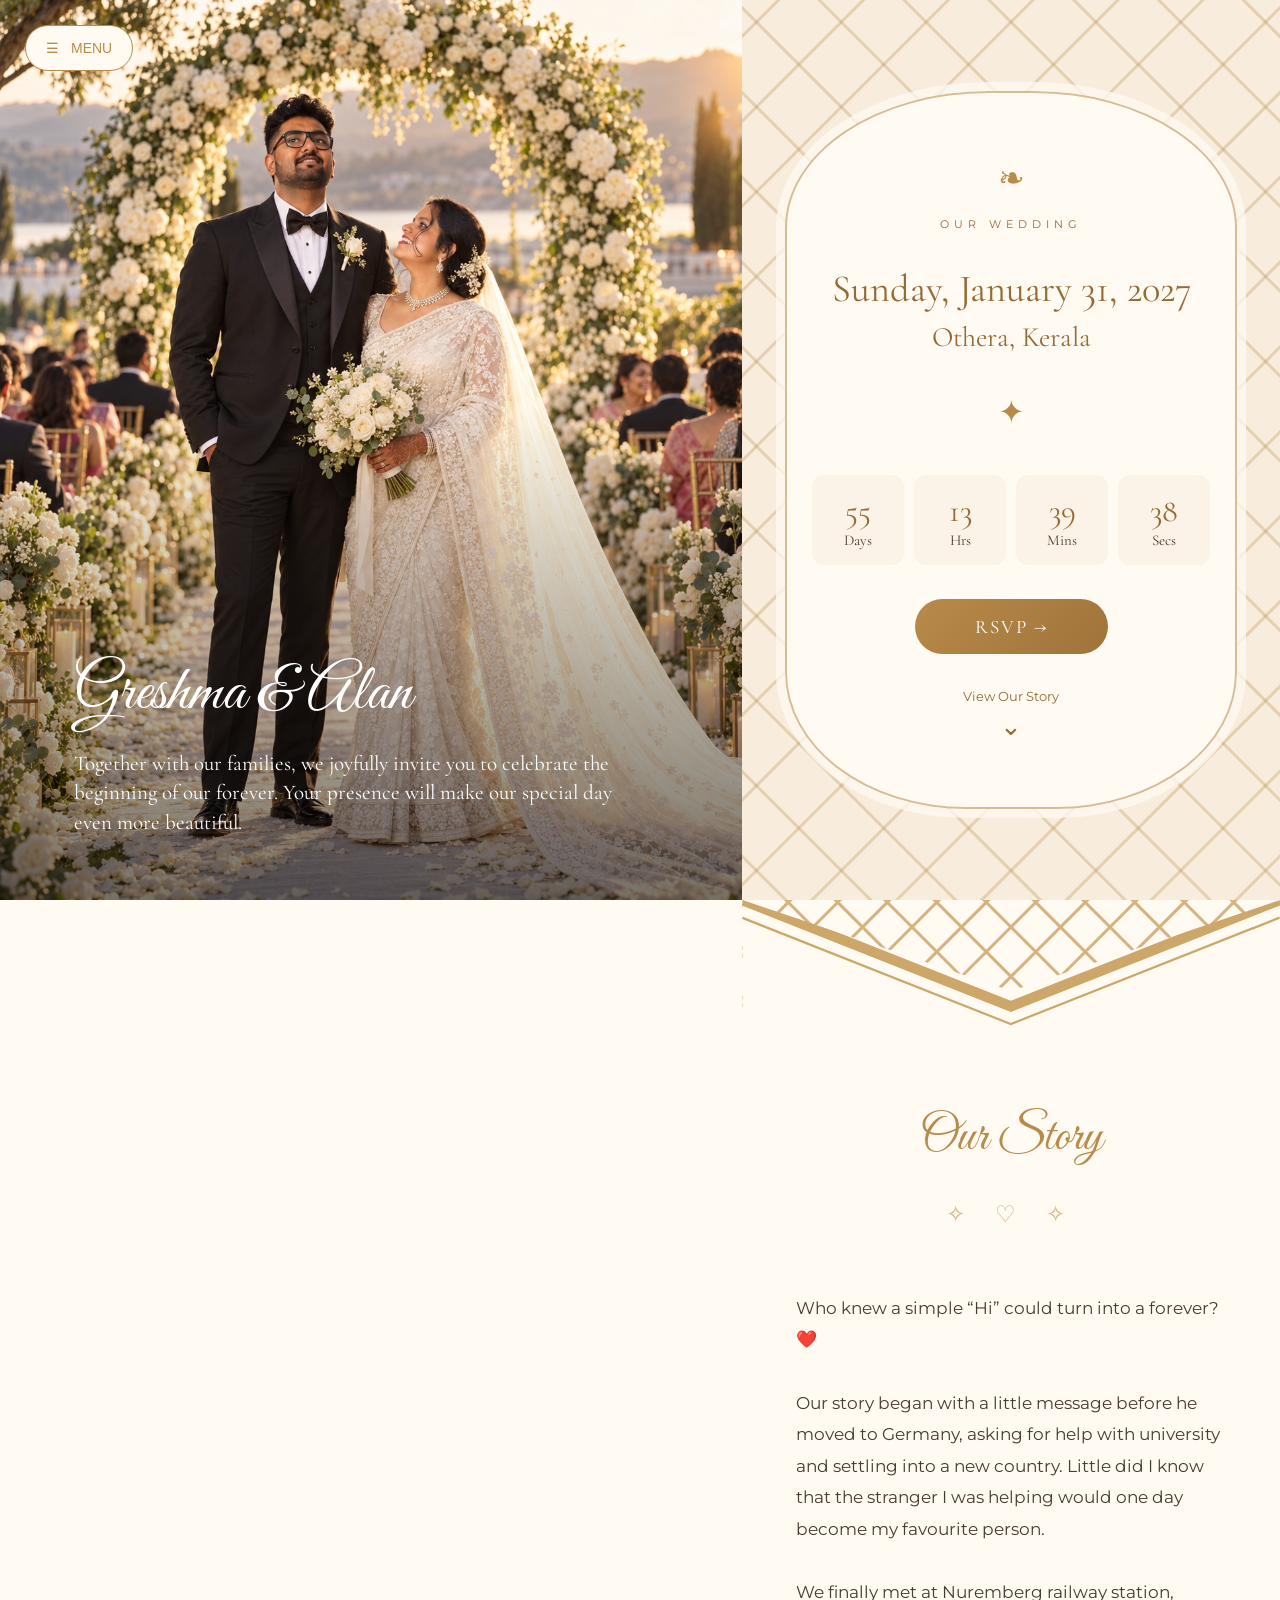
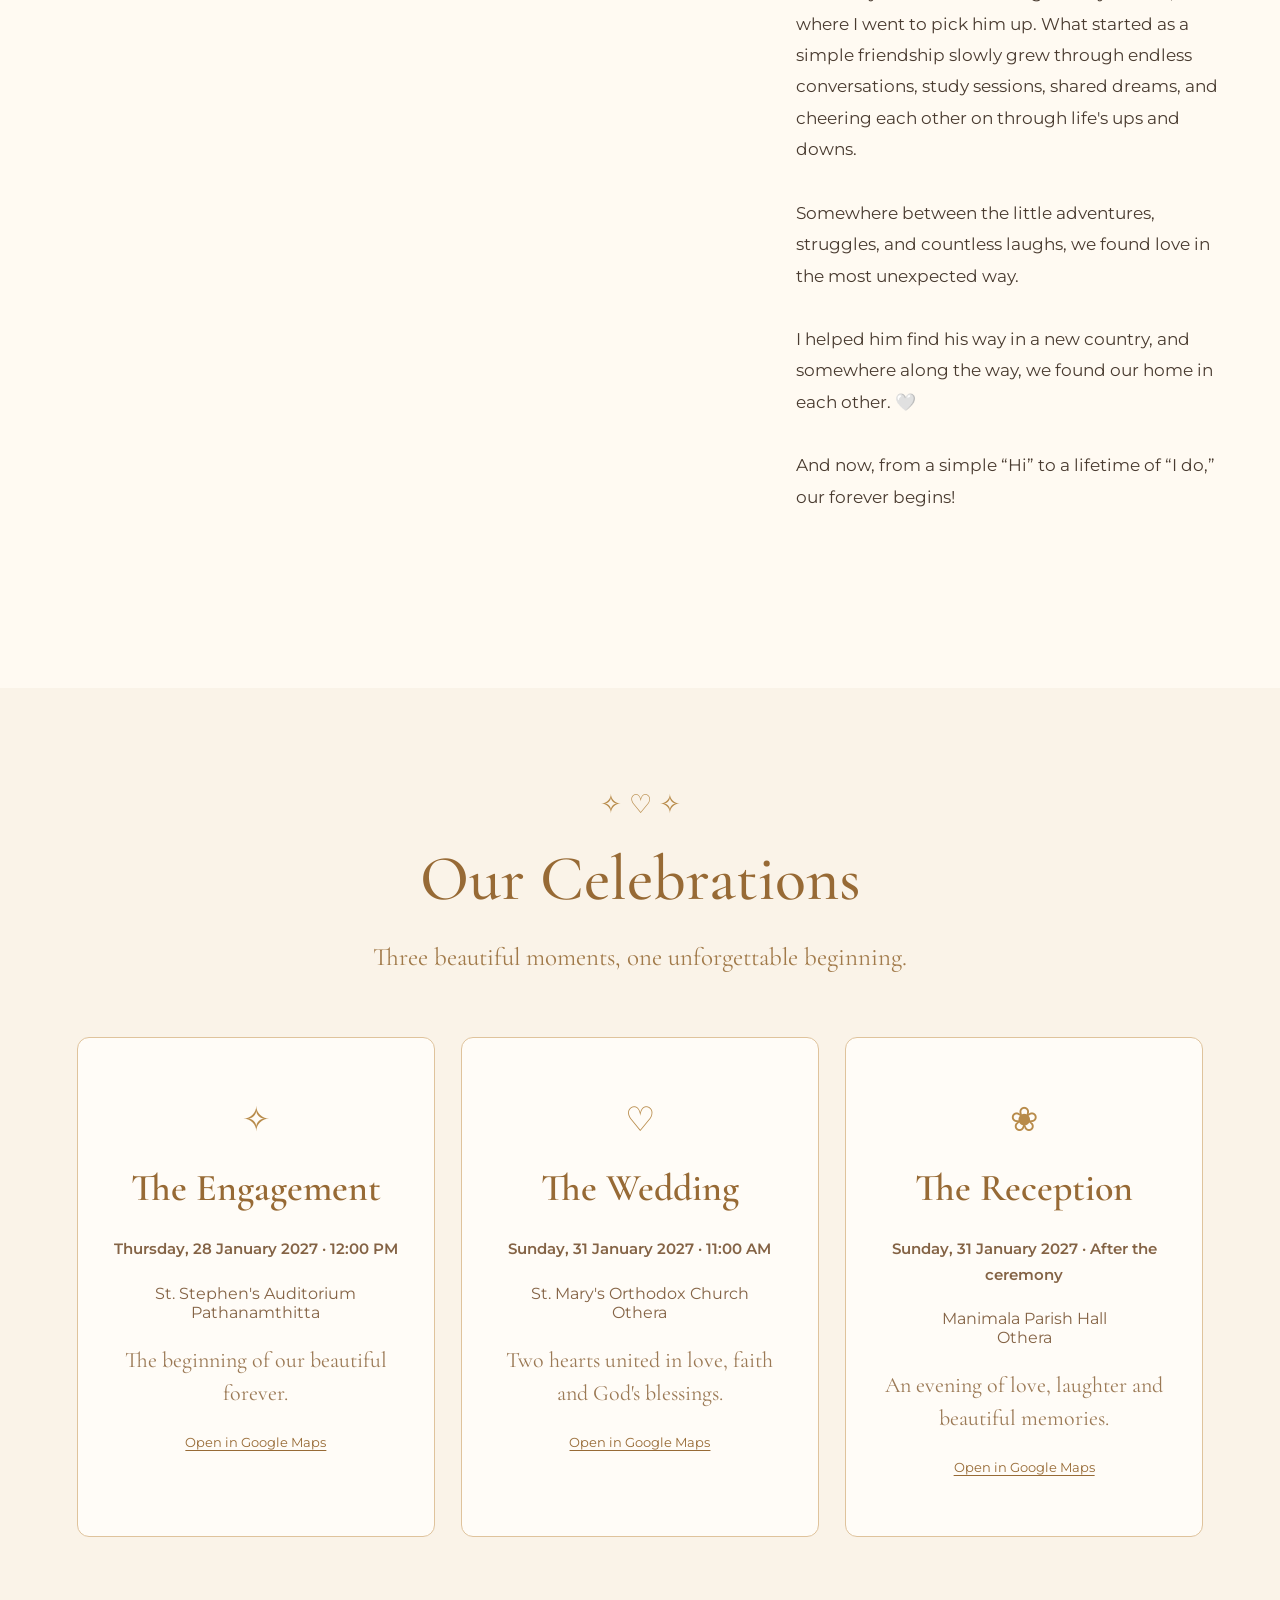
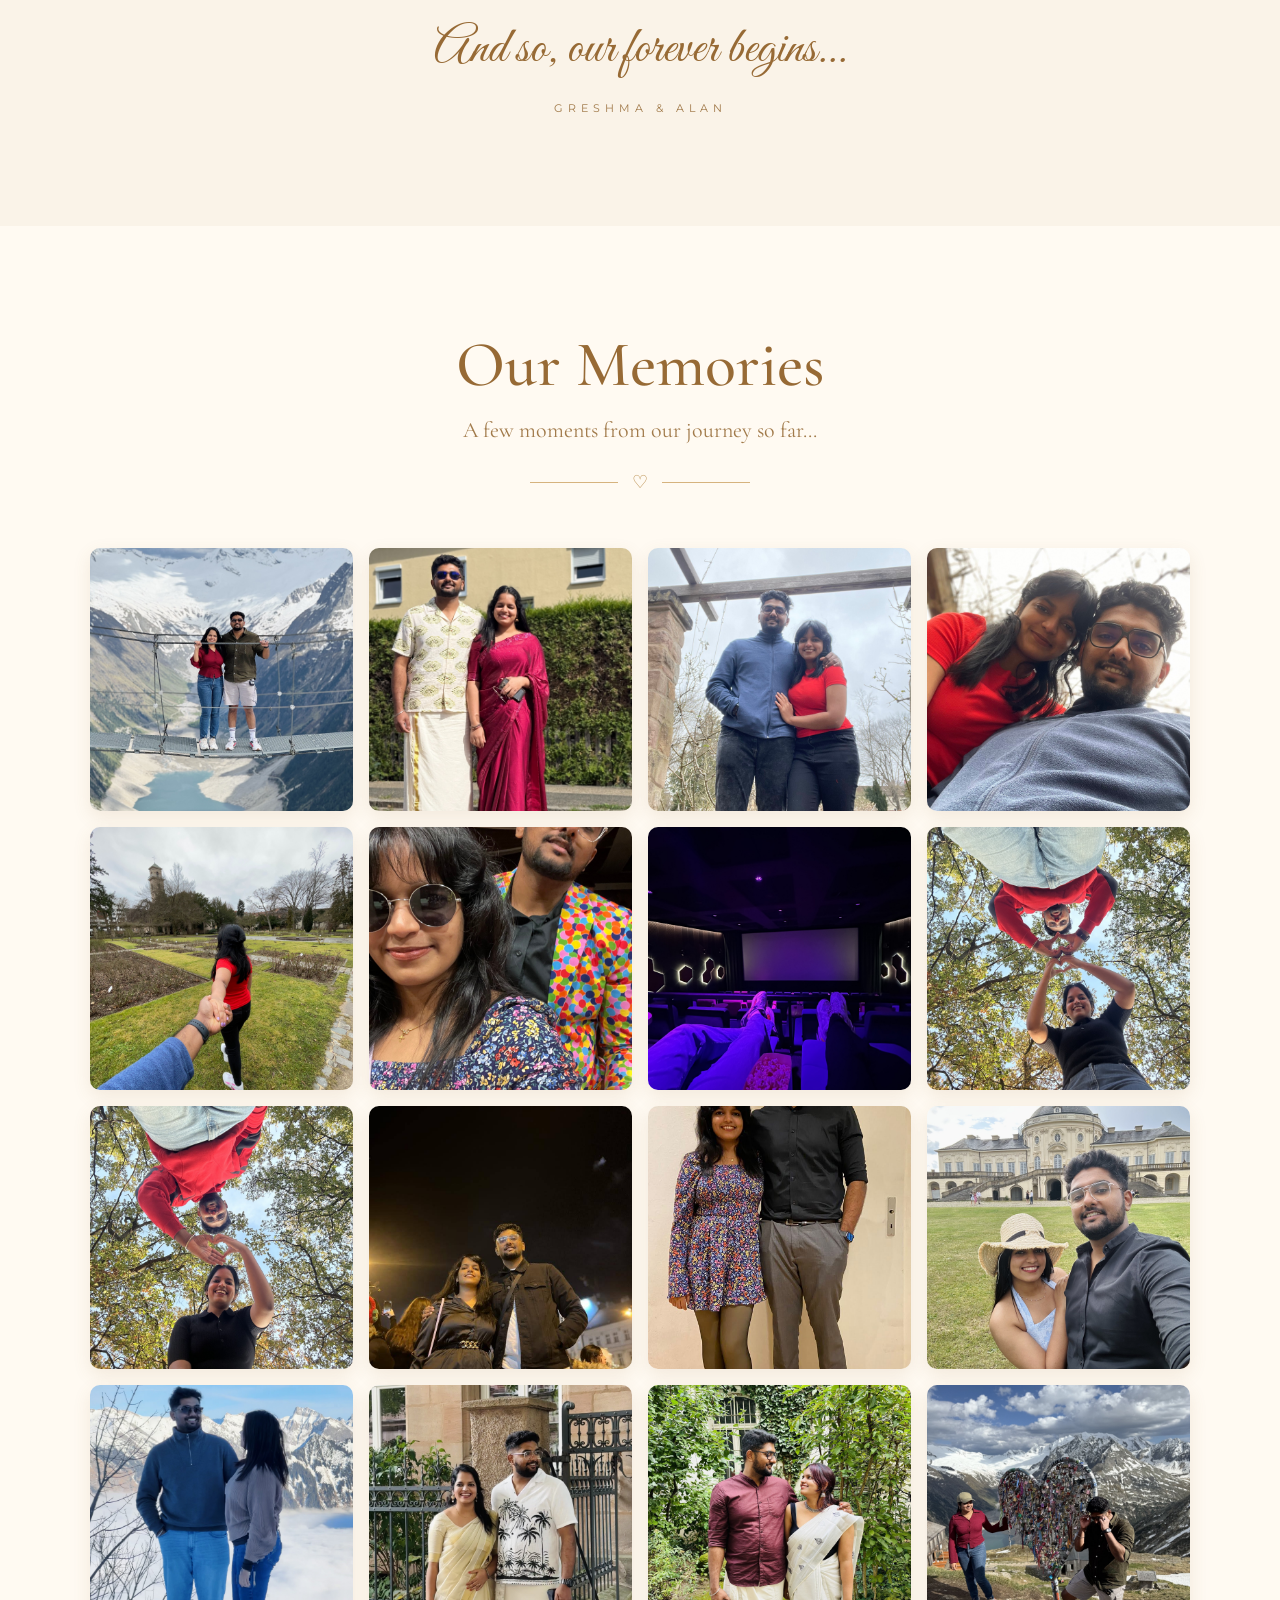
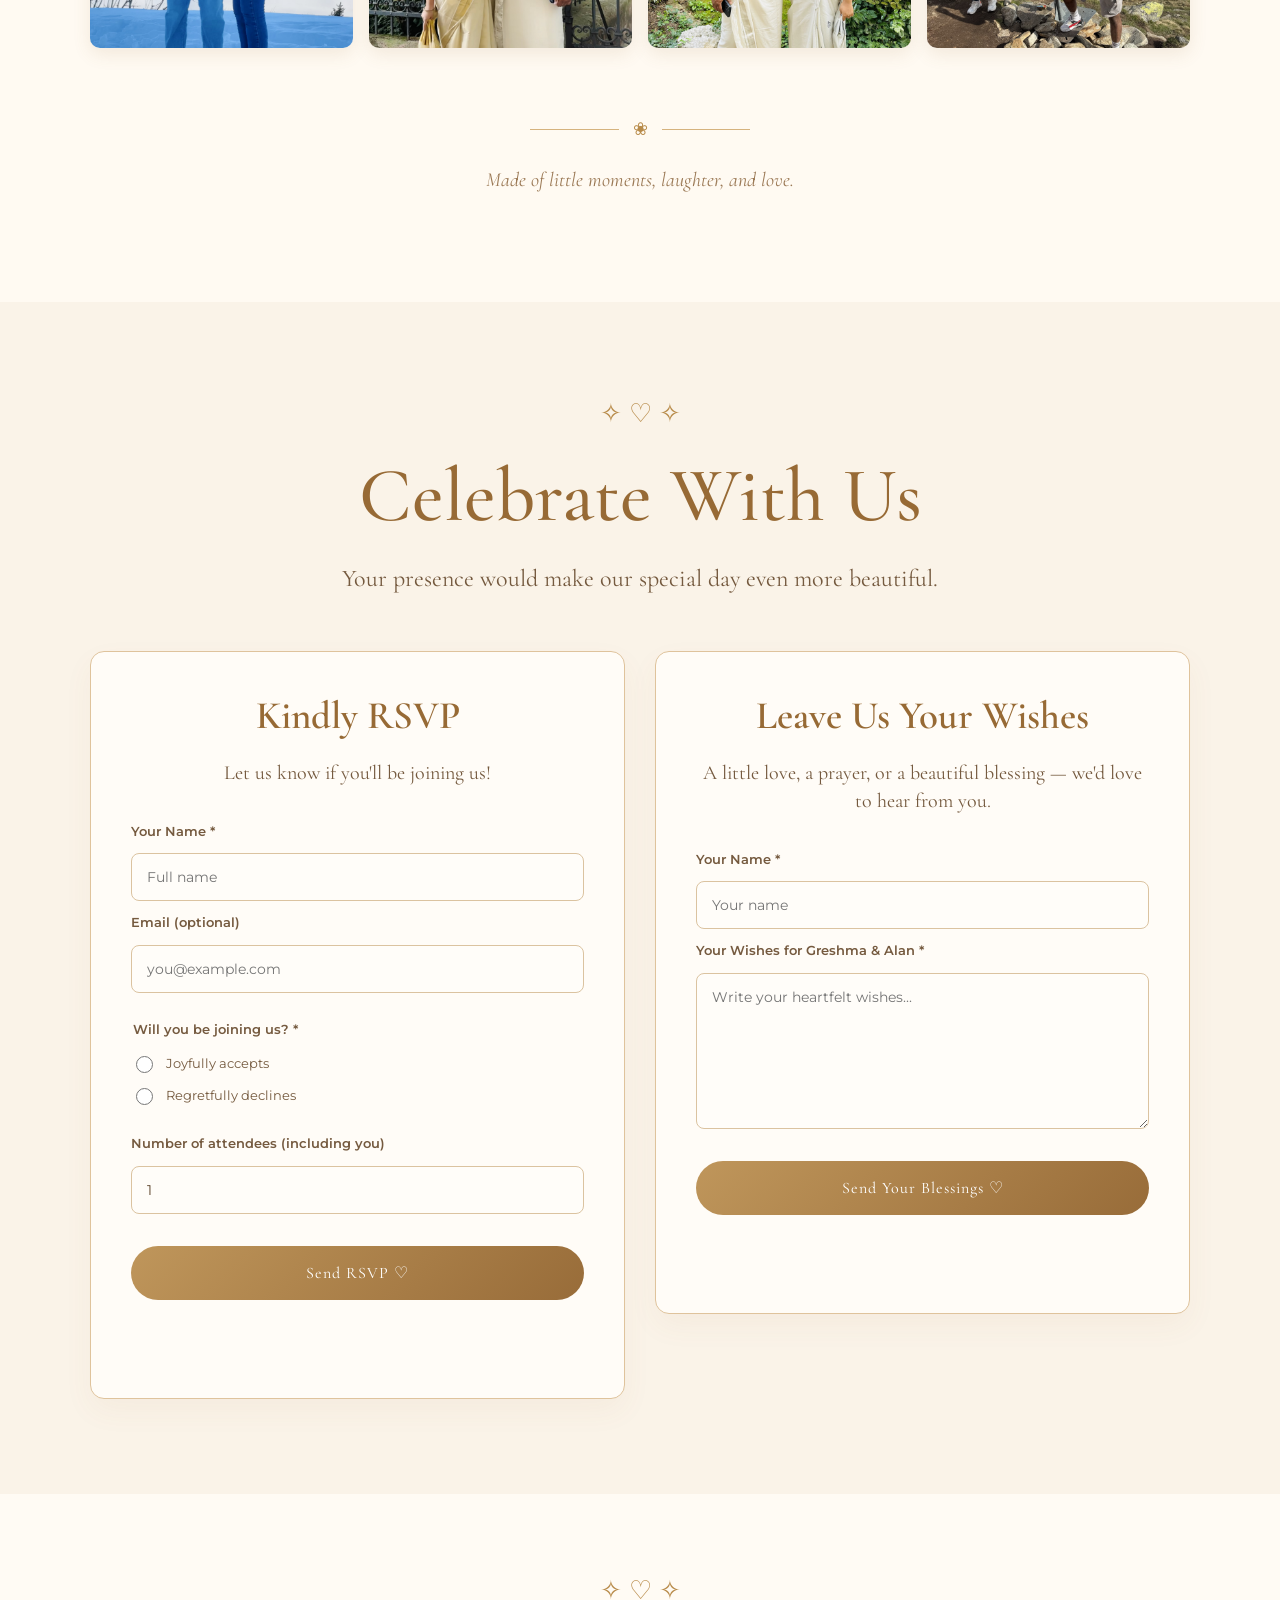
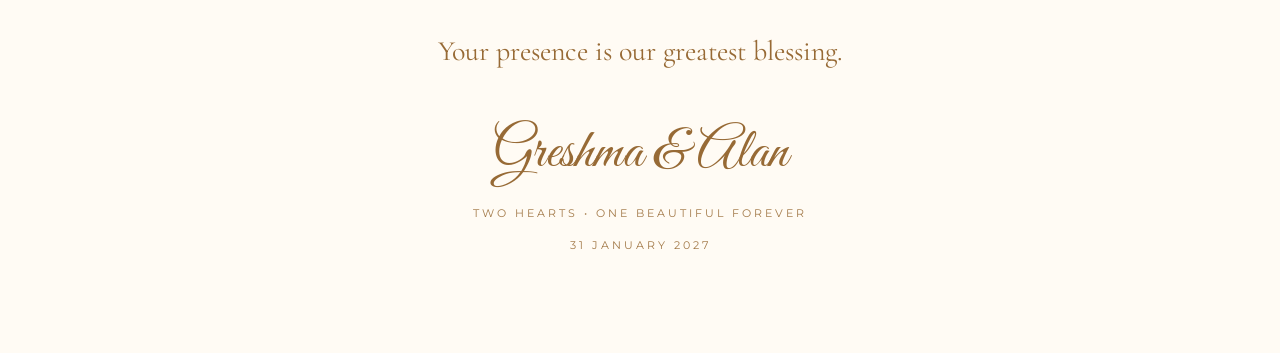
==== index.html @ d1db41be "Add working RSVP and Wishes forms via Formspree Replaces the "coming soon" RSVP placeholder with two" ====
<!DOCTYPE html>
<html lang="en">
<head>
  <meta charset="UTF-8" />
  <meta name="viewport" content="width=device-width, initial-scale=1.0" />

  <title>Greshma & Alan | Our Wedding</title>

  <link rel="preconnect" href="https://fonts.googleapis.com" />
  <link rel="preconnect" href="https://fonts.gstatic.com" crossorigin />

  <link href="https://fonts.googleapis.com/css2?family=Great+Vibes&family=Montserrat:wght@400;500;600&family=Cormorant+Garamond:wght@400;500;600;700&display=swap" rel="stylesheet" />

  <link rel="stylesheet" href="style.css" />
</head>

<body>

  <button class="menu-button"
          id="menuButton"
          aria-label="Open navigation"
          aria-expanded="false"
          aria-controls="navigation">
    ☰ <span>MENU</span>
  </button>

  <nav id="navigation" class="navigation" aria-label="Main navigation">
    <a href="#home">Home</a>
    <a href="#wedding">Our Wedding</a>
    <a href="#story">Our Story</a>
    <a href="#celebrations">Celebrations</a>
    <a href="#memories">Memories</a>
    <a href="#rsvp">RSVP</a>
    <a href="#wishes">Send Wishes</a>
  </nav>

  <main>

    <!-- PART 1: STICKY SPLIT-SCREEN (photo + wedding + our story) -->

    <div class="wedding-layout">

      <!-- LEFT PHOTO: STAYS VISIBLE, CROSSFADES ON SCROLL -->

      <aside class="photo-panel" id="home">

        <div class="photo-layer photo-layer-1"></div>
        <div class="photo-layer photo-layer-2"></div>

        <div class="photo-overlay"></div>

        <div class="photo-caption">
          <h1>Greshma & Alan</h1>

          <p>
            Together with our families, we joyfully
            invite you to celebrate the beginning
            of our forever. Your presence will make
            our special day even more beautiful.
          </p>
        </div>

      </aside>

      <!-- RIGHT: SCROLLING CONTENT -->

      <div class="content-panel">

        <!-- WEDDING INVITATION -->

        <section class="wedding-section" id="wedding">

          <div class="invitation">

            <div class="ornament">❧</div>

            <div class="eyebrow">Our Wedding</div>

            <h2 class="wedding-date">
              Sunday, January 31, 2027
            </h2>

            <p class="location">
              Othera, Kerala
            </p>

            <div class="ornament">✦</div>

            <!-- LIVE COUNTDOWN -->

            <div class="countdown" id="countdown">

              <div class="time-box">
                <strong id="days">0</strong>
                <span>Days</span>
              </div>

              <div class="time-box">
                <strong id="hours">0</strong>
                <span>Hrs</span>
              </div>

              <div class="time-box">
                <strong id="minutes">0</strong>
                <span>Mins</span>
              </div>

              <div class="time-box">
                <strong id="seconds">0</strong>
                <span>Secs</span>
              </div>

            </div>

            <a href="#rsvp" class="rsvp-button">
              RSVP →
            </a>

            <a href="#story" class="view-details">
              View Our Story
              <span class="down-arrow">⌄</span>
            </a>

          </div>

        </section>

        <!-- GOLD DECORATION -->

        <div class="gold-decoration">
          <svg
            viewBox="0 0 600 110"
            preserveAspectRatio="none"
            aria-hidden="true"
          >
            <path d="M0 0 L300 90 L600 0"
                  fill="none"
                  stroke="#CDA66A"
                  stroke-width="9"/>
            <path d="M0 15 L300 105 L600 15"
                  fill="none"
                  stroke="#CDA66A"
                  stroke-width="2"/>
          </svg>
        </div>

        <!-- OUR STORY -->

        <section class="story-section" id="story">

          <h2 class="script-heading">
            Our Story
          </h2>

          <div class="floral-divider">
            ✧ ♡ ✧
          </div>

          <div class="story-introduction">

            <p>
              Who knew a simple “Hi” could turn into a forever? ❤️
            </p>

            <p>
              Our story began with a little message before he moved to Germany, asking for help with university and settling into a new country. Little did I know that the stranger I was helping would one day become my favourite person.
            </p>

            <p>
              We finally met at Nuremberg railway station, where I went to pick him up. What started as a simple friendship slowly grew through endless conversations, study sessions, shared dreams, and cheering each other on through life's ups and downs.
            </p>

            <p>
              Somewhere between the little adventures, struggles, and countless laughs, we found love in the most unexpected way.
            </p>

            <p>
              I helped him find his way in a new country, and somewhere along the way, we found our home in each other. 🤍
            </p>

            <p>
              And now, from a simple “Hi” to a lifetime of “I do,” our forever begins!
            </p>

          </div>

        </section>

      </div>
    </div>

    <!-- PART 2: FULL-WIDTH CELEBRATIONS (sticky photo ends here) -->

    <section class="full-celebrations" id="celebrations">

      <div class="celebration-heading">
        <span class="ornament">✧ ♡ ✧</span>
        <h2>Our Celebrations</h2>
        <p>
          Three beautiful moments,
          one unforgettable beginning.
        </p>
      </div>

      <div class="celebration-grid">

        <!-- ENGAGEMENT -->
        <article class="celebration-card">
          <div class="card-icon">✧</div>
          <h3>The Engagement</h3>

          <p class="event-date">
            Thursday, 28 January 2027 &middot; 12:00 PM
          </p>

          <p class="event-location">
            St. Stephen's Auditorium<br>Pathanamthitta
          </p>

          <p class="event-description">
            The beginning of our beautiful forever.
          </p>

          <a class="map-link" href="https://maps.app.goo.gl/2SaUJoRHnnTHLdFL6" target="_blank" rel="noopener">Open in Google Maps</a>
        </article>

        <!-- WEDDING -->
        <article class="celebration-card">
          <div class="card-icon">♡</div>
          <h3>The Wedding</h3>

          <p class="event-date">
            Sunday, 31 January 2027 &middot; 11:00 AM
          </p>

          <p class="event-location">
            St. Mary's Orthodox Church<br>Othera
          </p>

          <p class="event-description">
            Two hearts united in love,
            faith and God's blessings.
          </p>

          <a class="map-link" href="https://maps.app.goo.gl/ai9FRY2eAxtEv1Fb6" target="_blank" rel="noopener">Open in Google Maps</a>
        </article>

        <!-- RECEPTION -->
        <article class="celebration-card">
          <div class="card-icon">❀</div>
          <h3>The Reception</h3>

          <p class="event-date">
            Sunday, 31 January 2027 &middot; After the ceremony
          </p>

          <p class="event-location">
            Manimala Parish Hall<br>Othera
          </p>

          <p class="event-description">
            An evening of love, laughter
            and beautiful memories.
          </p>

          <a class="map-link" href="https://maps.app.goo.gl/RdBXwrm5ipWKzWK2A" target="_blank" rel="noopener">Open in Google Maps</a>
        </article>

      </div>

      <div class="celebration-ending">
        <p>And so, our forever begins...</p>
        <span>GRESHMA & ALAN</span>
      </div>

    </section>

    <!-- OUR MEMORIES -->

    <section class="memories-section" id="memories">

      <div class="memories-heading">

        <h2>Our Memories</h2>

        <p>A few moments from our journey so far...</p>

        <div class="memories-divider">
          <span></span>
          <span class="heart">♡</span>
          <span></span>
        </div>

      </div>

      <!-- PHOTO GALLERY -->

      <div class="memories-gallery">

        <button class="memory-photo" type="button" aria-label="View memory 1">
          <img src="images/memory15.jpg" alt="Greshma and Alan together" loading="lazy" />
        </button>

        <button class="memory-photo" type="button" aria-label="View memory 2">
          <img src="images/memory2.jpg" alt="Greshma and Alan together" loading="lazy" />
        </button>

        <button class="memory-photo" type="button" aria-label="View memory 3">
          <img src="images/memory3.jpg" alt="Greshma and Alan together" loading="lazy" />
        </button>

        <button class="memory-photo" type="button" aria-label="View memory 4">
          <img src="images/memory4.jpg" alt="Greshma and Alan together" loading="lazy" />
        </button>

        <button class="memory-photo" type="button" aria-label="View memory 5">
          <img src="images/memory5.jpg" alt="Greshma and Alan together" loading="lazy" />
        </button>

        <button class="memory-photo" type="button" aria-label="View memory 6">
          <img src="images/memory6.jpg" alt="Greshma and Alan together" loading="lazy" />
        </button>

        <button class="memory-photo" type="button" aria-label="View memory 7">
          <img src="images/memory7.jpg" alt="Greshma and Alan together" loading="lazy" />
        </button>

        <button class="memory-photo" type="button" aria-label="View memory 8">
          <img src="images/memory8.jpg" alt="Greshma and Alan together" loading="lazy" />
        </button>

        <button class="memory-photo" type="button" aria-label="View memory 9">
          <img src="images/memory9.jpg" alt="Greshma and Alan together" loading="lazy" />
        </button>

        <button class="memory-photo" type="button" aria-label="View memory 10">
          <img src="images/memory10.jpg" alt="Greshma and Alan together" loading="lazy" />
        </button>

        <button class="memory-photo" type="button" aria-label="View memory 11">
          <img src="images/memory11.jpg" alt="Greshma and Alan together" loading="lazy" />
        </button>

        <button class="memory-photo" type="button" aria-label="View memory 12">
          <img src="images/memory12.jpg" alt="Greshma and Alan together" loading="lazy" />
        </button>

        <button class="memory-photo" type="button" aria-label="View memory 13">
          <img src="images/memory13.jpg" alt="Greshma and Alan together" loading="lazy" />
        </button>

        <button class="memory-photo" type="button" aria-label="View memory 14">
          <img src="images/memory14.jpg" alt="Greshma and Alan together" loading="lazy" />
        </button>

        <button class="memory-photo" type="button" aria-label="View memory 15">
          <img src="images/memory1.jpg" alt="Greshma and Alan together" loading="lazy" />
        </button>

        <button class="memory-photo" type="button" aria-label="View memory 16">
          <img src="images/memory16.jpg" alt="Greshma and Alan together" loading="lazy" />
        </button>

      </div>

      <!-- ROMANTIC CLOSING -->

      <div class="memories-footer">

        <div class="memories-divider">
          <span></span>
          <span class="flower">❀</span>
          <span></span>
        </div>

        <p>
          Made of little moments, laughter, and love.
        </p>

      </div>

    </section>

    <!-- IMAGE LIGHTBOX -->

    <div class="memory-lightbox"
         id="memoryLightbox"
         role="dialog"
         aria-modal="true"
         aria-label="Photo preview"
         aria-hidden="true">

      <button class="lightbox-close" type="button" aria-label="Close photo">
        &times;
      </button>

      <img id="lightboxImage" alt="" />

    </div>

    <!-- RSVP & WISHES -->

    <section class="guest-section" id="rsvp">
      <div class="guest-heading">
        <span class="guest-ornament">✧ ♡ ✧</span>
        <h2>Celebrate With Us</h2>
        <p>
          Your presence would make our special day
          even more beautiful.
        </p>
      </div>

      <div class="guest-forms">

        <!-- RSVP -->
        <div class="guest-card">
          <h3>Kindly RSVP</h3>
          <p class="card-intro">
            Let us know if you'll be joining us!
          </p>

          <form id="rsvpForm">
            <label for="guestName">Your Name *</label>
            <input
              id="guestName"
              name="name"
              type="text"
              placeholder="Full name"
              maxlength="100"
              required
            />

            <label for="guestEmail">
              Email (optional)
            </label>
            <input
              id="guestEmail"
              name="email"
              type="email"
              placeholder="you@example.com"
            />

            <fieldset>
              <legend>Will you be joining us? *</legend>
              <label class="choice">
                <input type="radio"
                       name="attendance"
                       value="Attending"
                       required />
                Joyfully accepts
              </label>

              <label class="choice">
                <input type="radio"
                       name="attendance"
                       value="Declining" />
                Regretfully declines
              </label>
            </fieldset>

            <fieldset id="eventChoices">
              <legend>Which celebration(s)?</legend>

              <label class="choice">
                <input type="checkbox"
                       name="events"
                       value="Engagement" />
                Engagement — 28 January
              </label>

              <label class="choice">
                <input type="checkbox"
                       name="events"
                       value="Wedding" />
                Wedding — 31 January
              </label>

              <label class="choice">
                <input type="checkbox"
                       name="events"
                       value="Reception" />
                Reception — 31 January
              </label>
            </fieldset>

            <div id="guestCountContainer">
              <label for="guestCount">
                Number of attendees (including you)
              </label>
              <input
                id="guestCount"
                name="guest_count"
                type="number"
                min="1"
                max="20"
                value="1"
              />
            </div>

            <button type="submit" class="gold-button">
              Send RSVP ♡
            </button>

            <p id="rsvpStatus"
               class="form-status"
               role="status"
               aria-live="polite"></p>
          </form>
        </div>

        <!-- WISHES -->
        <div class="guest-card" id="wishes">
          <h3>Leave Us Your Wishes</h3>
          <p class="card-intro">
            A little love, a prayer, or a beautiful
            blessing — we'd love to hear from you.
          </p>

          <form id="wishesForm">
            <label for="wishName">Your Name *</label>
            <input
              id="wishName"
              name="name"
              type="text"
              placeholder="Your name"
              maxlength="100"
              required
            />

            <label for="wishMessage">
              Your Wishes for Greshma & Alan *
            </label>

            <textarea
              id="wishMessage"
              name="message"
              placeholder="Write your heartfelt wishes..."
              maxlength="2000"
              rows="7"
              required
            ></textarea>

            <button type="submit" class="gold-button">
              Send Your Blessings ♡
            </button>

            <p id="wishesStatus"
               class="form-status"
               role="status"
               aria-live="polite"></p>
          </form>
        </div>

      </div>
    </section>

    <!-- FOOTER -->

    <footer class="wedding-footer">
      <div class="guest-ornament">✧ ♡ ✧</div>

      <p class="closing-message">
        Your presence is our greatest blessing.
      </p>

      <h2>Greshma & Alan</h2>

      <p class="footer-tagline">
        TWO HEARTS • ONE BEAUTIFUL FOREVER
      </p>

      <p class="footer-date">31 JANUARY 2027</p>
    </footer>

  </main>

  <script src="script.js"></script>

</body>
</html>
---- style.css ----
:root {
  --ivory: #fffaf2;
  --gold: #b88b4a;
  --dark-gold: #976a35;
  --soft-gold: #d6b37e;
  --text: #493b30;
}

* {
  box-sizing: border-box;
}

html {
  scroll-behavior: smooth;
}

body {
  margin: 0;
  background: var(--ivory);
  color: var(--text);
  font-family: "Montserrat", sans-serif;
}

/* MAIN TWO-COLUMN LAYOUT */

.wedding-layout {
  display: grid;
  grid-template-columns: 58% 42%;
  align-items: stretch;
}

/* LEFT PHOTO PANEL (sticky, crossfades between two photos) */

.photo-panel {
  position: sticky;
  top: 0;
  height: 100vh;
  height: 100svh;
  overflow: hidden;
}

.photo-layer {
  position: absolute;
  inset: 0;
  background-size: cover;
  background-position: center;
  transition: opacity 1.6s ease;
}

.photo-layer-1 {
  background-image: url("images/A4639B51-C697-4DE7-91DC-55721DA076B6.PNG");
  opacity: 1;
  z-index: 0;
}

.photo-layer-2 {
  background-image: url("images/golden-hour-old-town-selfie.png");
  opacity: 0;
  z-index: 1;
}

.photo-panel.show-second .photo-layer-2 {
  opacity: 1;
}

.photo-overlay {
  position: absolute;
  inset: 0;
  z-index: 2;
  background: linear-gradient(
    to bottom,
    transparent 45%,
    rgba(0,0,0,0.54) 100%
  );
}

.photo-caption {
  position: absolute;
  bottom: 7%;
  left: 10%;
  right: 8%;
  color: white;
  z-index: 3;
}

.photo-caption h1 {
  font-family: "Great Vibes", cursive;
  font-size: clamp(45px, 5vw, 78px);
  font-weight: 400;
  margin: 0 0 15px;
}

.photo-caption p {
  font-family: "Cormorant Garamond", serif;
  font-size: 21px;
  line-height: 1.4;
  max-width: 580px;
  margin: 0;
}

/* MENU */

.menu-button {
  position: fixed;
  top: 25px;
  left: 25px;
  z-index: 20;

  display: flex;
  gap: 12px;
  align-items: center;

  padding: 14px 20px;
  background: var(--ivory);
  border: 1px solid var(--gold);
  border-radius: 30px;

  font-size: 14px;
  color: var(--gold);
  cursor: pointer;
}

.navigation {
  position: fixed;
  top: 85px;
  left: 25px;
  z-index: 20;

  display: none;
  flex-direction: column;
  gap: 18px;

  min-width: 180px;
  padding: 22px;
  background: var(--ivory);
  border: 1px solid var(--soft-gold);
  border-radius: 12px;
  box-shadow: 0 12px 35px #00000025;
}

.navigation.open {
  display: flex;
}

.navigation a {
  color: var(--gold);
  text-decoration: none;
  font-size: 14px;
}

/* RIGHT CONTENT PANEL */

.content-panel {
  min-width: 0;
  background: var(--ivory);
  color: var(--text);
}

/* WEDDING INVITATION SECTION (first scrolling section) */

.wedding-section {
  min-height: 100svh;
  display: flex;
  align-items: center;
  justify-content: center;
  padding: 60px 8%;

  background-color: #f8eddc;
  background-image:
    repeating-linear-gradient(
      45deg,
      transparent 0 29px,
      rgba(184, 139, 74, 0.3) 30px 32px,
      transparent 33px 60px
    ),
    repeating-linear-gradient(
      -45deg,
      transparent 0 29px,
      rgba(184, 139, 74, 0.3) 30px 32px,
      transparent 33px 60px
    );
}

.invitation {
  background: var(--ivory);
  border: 2px solid rgba(184,139,74,.55);
  outline: 9px solid rgba(255,250,242,.75);
  border-radius: 45% 45% 40% 40% / 19% 19% 19% 19%;
  padding: 65px 25px;
  width: 100%;
  max-width: 460px;
  min-height: 600px;
  display: flex;
  flex-direction: column;
  justify-content: center;
  align-items: center;
  text-align: center;
}

.ornament {
  color: var(--gold);
  font-size: 32px;
  margin-bottom: 20px;
}

.eyebrow {
  text-transform: uppercase;
  letter-spacing: 5px;
  font-size: 11px;
  color: var(--dark-gold);
}

.wedding-date {
  font: clamp(30px, 3vw, 44px)
    "Cormorant Garamond", serif;
  color: var(--dark-gold);
  margin: 35px 0 8px;
  line-height: 1.2;
}

.location {
  font: 28px "Cormorant Garamond", serif;
  color: var(--dark-gold);
  margin: 0 0 38px;
}

/* COUNTDOWN */

.countdown {
  display: flex;
  justify-content: center;
  gap: 10px;
  width: 100%;
  margin: 24px 0 34px;
}

.time-box {
  background: #fbf3e7;
  min-width: 65px;
  flex: 1;
  max-width: 100px;
  padding: 16px 5px;
  border-radius: 12px;
}

.time-box strong {
  display: block;
  font: 32px "Cormorant Garamond", serif;
  color: var(--dark-gold);
}

.time-box span {
  font: 15px "Cormorant Garamond", serif;
}

/* BUTTONS */

.rsvp-button {
  display: inline-block;
  padding: 16px 60px;
  background: linear-gradient(
    135deg,
    #b88b4a,
    #9f733a
  );
  border-radius: 40px;
  color: white;
  text-decoration: none;
  font: 19px "Cormorant Garamond", serif;
  letter-spacing: 2px;
  transition: transform .25s, box-shadow .25s;
}

.rsvp-button:hover {
  transform: translateY(-3px);
  box-shadow: 0 8px 20px #b88b4a44;
}

.view-details {
  color: var(--dark-gold);
  text-decoration: none;
  margin-top: 34px;
  font-size: 13px;
}

.down-arrow {
  font-size: 26px;
  display: block;
  margin-top: 6px;
}

/* GOLD DECORATIVE DIVIDER */

.gold-decoration {
  height: 130px;
  background-color: var(--ivory);

  background-image:
    repeating-linear-gradient(
      45deg,
      transparent 0 16px,
      #d6b37e 17px 19px,
      transparent 20px 35px
    ),
    repeating-linear-gradient(
      -45deg,
      transparent 0 16px,
      #d6b37e 17px 19px,
      transparent 20px 35px
    );

  overflow: hidden;
}

.gold-decoration svg {
  width: 100%;
  height: 100%;
  background: var(--ivory);
  clip-path: polygon(
    0 0,
    50% 70%,
    100% 0,
    100% 100%,
    0 100%
  );
}

/* STORY SECTION */

.story-section {
  padding: 75px 10% 95px;
}

.script-heading {
  font-family: "Great Vibes", cursive;
  font-size: clamp(43px, 4vw, 65px);
  font-weight: 400;
  text-align: center;
  color: var(--gold);
  margin: 0;
}

.floral-divider {
  margin: 30px 0 65px;
  text-align: center;
  font-size: 23px;
  color: var(--soft-gold);
  letter-spacing: 12px;
}

/* INTRO PARAGRAPHS */

.story-introduction {
  margin-bottom: 80px;
}

.story-introduction p {
  font-size: 17px;
  line-height: 1.85;
  font-weight: 400;
  margin-bottom: 32px;
}

/* FULL-WIDTH CELEBRATIONS (Part 2 — outside the sticky grid) */

.full-celebrations {
  position: relative;
  width: 100%;
  padding: 100px 6% 110px;
  background: #faf3e8;
  text-align: center;
  overflow: hidden;
}

.celebration-heading {
  margin-bottom: 65px;
}

.celebration-heading .ornament {
  font-size: 26px;
  color: var(--gold);
}

.celebration-heading h2 {
  font-family: "Cormorant Garamond", serif;
  font-size: clamp(46px, 5vw, 78px);
  font-weight: 500;
  color: var(--dark-gold);
  margin: 20px 0;
}

.celebration-heading p {
  font-family: "Cormorant Garamond", serif;
  font-size: 25px;
  color: #a17a4a;
}

.celebration-grid {
  display: grid;
  grid-template-columns: repeat(3, minmax(0, 1fr));
  gap: 26px;
  max-width: 1250px;
  margin: 0 auto;
}

.celebration-card {
  min-width: 0;
  background: #fffcf7;
  border: 1px solid #dfc39c;
  border-radius: 12px;
  padding: 60px 28px;
  min-height: 400px;
  transition: transform 0.3s ease,
              box-shadow 0.3s ease;
}

.celebration-card:hover {
  transform: translateY(-8px);
  box-shadow: 0 15px 35px rgba(150,105,55,0.12);
}

.card-icon {
  font-size: 34px;
  color: var(--gold);
  margin-bottom: 25px;
}

.celebration-card h3 {
  font-family: "Cormorant Garamond", serif;
  font-size: 38px;
  font-weight: 600;
  color: var(--dark-gold);
  margin: 0 0 25px;
}

.event-date {
  font-weight: 600;
  font-size: 15px;
  color: #846345;
  line-height: 1.7;
  margin: 0;
}

.event-location {
  font-size: 16px;
  color: #846345;
  margin: 22px 0;
}

.event-description {
  font-family: "Cormorant Garamond", serif;
  font-size: 22px;
  line-height: 1.5;
  color: #9b7955;
  margin: 0 0 22px;
}

.map-link {
  display: inline-block;
  font-size: 13px;
  color: var(--dark-gold);
  text-decoration: underline;
  text-underline-offset: 3px;
}

.celebration-ending {
  margin-top: 80px;
}

.celebration-ending p {
  font-family: "Great Vibes", cursive;
  font-size: clamp(38px, 4vw, 60px);
  color: var(--dark-gold);
  margin-bottom: 15px;
}

.celebration-ending span {
  font-size: 11px;
  letter-spacing: 5px;
  color: #a17a4a;
}

/* OUR MEMORIES */

.memories-section {
  padding: 100px 6% 110px;
  text-align: center;
  background: var(--ivory);
}

.memories-heading h2 {
  font-family: "Cormorant Garamond", serif;
  font-size: clamp(46px, 5vw, 70px);
  font-weight: 500;
  color: var(--dark-gold);
  margin: 0 0 14px;
}

.memories-heading p {
  font-family: "Cormorant Garamond", serif;
  font-size: 22px;
  color: #a17a4a;
  margin: 0;
}

.memories-divider {
  display: flex;
  align-items: center;
  justify-content: center;
  gap: 14px;
  max-width: 220px;
  margin: 28px auto;
}

.memories-divider span:not(.heart):not(.flower) {
  flex: 1;
  height: 1px;
  background: var(--soft-gold);
}

.memories-divider .heart,
.memories-divider .flower {
  color: var(--gold);
  font-size: 18px;
}

.memories-gallery {
  display: grid;
  grid-template-columns: repeat(4, 1fr);
  gap: 16px;
  max-width: 1100px;
  margin: 55px auto 0;
}

.memory-photo {
  border: 0;
  padding: 0;
  margin: 0;
  background: none;
  cursor: pointer;
  border-radius: 10px;
  overflow: hidden;
  aspect-ratio: 1 / 1;
  box-shadow: 0 6px 18px rgba(150, 105, 55, 0.12);
  transition: transform 0.3s ease, box-shadow 0.3s ease;
}

.memory-photo:hover,
.memory-photo:focus-visible {
  transform: translateY(-5px);
  box-shadow: 0 14px 28px rgba(150, 105, 55, 0.2);
}

.memory-photo img {
  width: 100%;
  height: 100%;
  object-fit: cover;
  display: block;
}

.memories-footer {
  margin-top: 70px;
}

.memories-footer p {
  font-family: "Cormorant Garamond", serif;
  font-style: italic;
  font-size: 20px;
  color: #9b7955;
  margin: 0;
}

/* LIGHTBOX */

.memory-lightbox {
  position: fixed;
  inset: 0;
  z-index: 100;
  display: none;
  align-items: center;
  justify-content: center;
  padding: 30px;
  background: rgba(25, 17, 10, 0.88);
}

.memory-lightbox.open {
  display: flex;
}

.memory-lightbox img {
  max-width: 100%;
  max-height: 90vh;
  border-radius: 8px;
  box-shadow: 0 20px 60px rgba(0, 0, 0, 0.5);
}

.lightbox-close {
  position: absolute;
  top: 25px;
  right: 30px;
  border: 0;
  background: none;
  color: white;
  font-size: 40px;
  line-height: 1;
  cursor: pointer;
}

/* RSVP AND WISHES */

.guest-section {
  padding: 95px 5%;
  background: #faf3e8;
  color: #755a3f;
}

.guest-heading {
  text-align: center;
  margin-bottom: 55px;
}

.guest-ornament {
  color: var(--gold);
  font-size: 26px;
}

.guest-heading h2 {
  font: 500 clamp(48px, 6vw, 78px)
    "Cormorant Garamond", serif;
  color: var(--dark-gold);
  margin: 20px 0;
}

.guest-heading p {
  font: 24px/1.4 "Cormorant Garamond", serif;
  max-width: 650px;
  margin: auto;
}

.guest-forms {
  display: grid;
  grid-template-columns: repeat(2, minmax(0, 1fr));
  gap: 30px;
  max-width: 1100px;
  margin: auto;
  align-items: start;
}

.guest-card {
  min-width: 0;
  padding: 40px;
  background: #fffcf7;
  border: 1px solid #dfc39c;
  border-radius: 14px;
  box-shadow: 0 12px 30px rgba(151,106,53,.05);
}

.guest-card h3 {
  font: 600 39px "Cormorant Garamond", serif;
  color: var(--dark-gold);
  text-align: center;
  margin: 0 0 12px;
}

.card-intro {
  font: 20px/1.4 "Cormorant Garamond", serif;
  text-align: center;
  margin-bottom: 35px;
}

.guest-card form {
  display: flex;
  flex-direction: column;
  gap: 12px;
}

.guest-card label,
.guest-card legend {
  font-size: 13px;
  font-weight: 600;
  line-height: 1.5;
}

.guest-card input[type="text"],
.guest-card input[type="email"],
.guest-card input[type="number"],
.guest-card textarea {
  width: 100%;
  padding: 14px 15px;
  border: 1px solid #dbc3a0;
  border-radius: 8px;
  background: #fffdf9;
  color: #60472f;
  font: 14px "Montserrat", sans-serif;
}

.guest-card textarea {
  resize: vertical;
  min-height: 150px;
}

.guest-card input:focus,
.guest-card textarea:focus {
  outline: 2px solid #bc925e;
  outline-offset: 2px;
}

.guest-card fieldset {
  border: none;
  padding: 0;
  margin: 15px 0 5px;
  min-width: 0;
}

.guest-card legend {
  margin-bottom: 14px;
}

.guest-card .choice {
  display: flex;
  gap: 10px;
  align-items: center;
  font-weight: 400;
  margin-bottom: 12px;
  cursor: pointer;
}

.guest-card .choice input {
  accent-color: var(--gold);
  width: 17px;
  height: 17px;
  flex-shrink: 0;
}

#guestCountContainer {
  display: flex;
  flex-direction: column;
  gap: 12px;
}

.gold-button {
  margin-top: 20px;
  padding: 17px 22px;
  border: none;
  border-radius: 30px;
  color: white;
  background: linear-gradient(
    135deg, #bf965b, #986c39
  );
  font: 16px "Cormorant Garamond", serif;
  letter-spacing: 1px;
  cursor: pointer;
  transition: transform .25s, box-shadow .25s;
}

.gold-button:hover:not(:disabled) {
  transform: translateY(-2px);
  box-shadow: 0 8px 20px #a67d5140;
}

.gold-button:disabled {
  cursor: wait;
  opacity: .65;
}

.form-status {
  min-height: 20px;
  font-size: 13px;
  text-align: center;
  line-height: 1.5;
}

.form-status.success {
  color: #397148;
}

.form-status.error {
  color: #a33d32;
}

/* FOOTER */

.wedding-footer {
  background: #fffbf4;
  padding: 80px 20px 90px;
  text-align: center;
}

.closing-message {
  font: 28px "Cormorant Garamond", serif;
  color: var(--dark-gold);
  margin: 28px 0 50px;
}

.wedding-footer h2 {
  font: 56px "Great Vibes", cursive;
  font-weight: 400;
  color: var(--dark-gold);
  margin: 0 0 18px;
}

.footer-tagline,
.footer-date {
  font-size: 11px;
  letter-spacing: 3px;
  color: #a37a49;
}

.footer-date {
  margin-top: 18px;
}

/* TABLETS */

@media (max-width: 950px) {
  .wedding-layout {
    grid-template-columns: 50% 50%;
  }

  .story-section {
    padding: 60px 8%;
  }

  .story-introduction p {
    font-size: 15px;
  }

  .celebration-grid {
    gap: 14px;
  }

  .celebration-card {
    padding: 38px 16px;
  }

  .celebration-card h3 {
    font-size: 30px;
  }

  .memories-gallery {
    grid-template-columns: repeat(3, 1fr);
  }
}

/* MOBILE */

@media (max-width: 700px) {
  .wedding-layout {
    display: block;
  }

  .photo-panel {
    position: relative;
    top: auto;
    height: 72svh;
    min-height: 420px;
  }

  .photo-caption {
    left: 7%;
    right: 7%;
    bottom: 7%;
  }

  .photo-caption h1 {
    font-size: 53px;
  }

  .photo-caption p {
    font-size: 18px;
  }

  .menu-button {
    left: 15px;
    top: 15px;
  }

  .navigation {
    left: 15px;
    top: 74px;
  }

  .wedding-section {
    min-height: auto;
    padding: 60px 6%;
  }

  .invitation {
    padding: 50px 20px;
    min-height: auto;
  }

  .story-section {
    padding: 65px 8% 85px;
  }

  .story-introduction p {
    font-size: 16px;
    line-height: 1.8;
  }

  .gold-decoration {
    height: 85px;
  }

  .full-celebrations {
    padding: 70px 7%;
  }

  .celebration-grid {
    grid-template-columns: 1fr;
    max-width: 420px;
    gap: 22px;
    margin: 0 auto;
  }

  .celebration-card {
    min-height: auto;
    padding: 40px 25px;
  }

  .celebration-ending {
    margin-top: 60px;
  }

  .memories-section {
    padding: 70px 6% 90px;
  }

  .memories-gallery {
    grid-template-columns: repeat(2, 1fr);
    gap: 10px;
    margin-top: 40px;
  }

  .lightbox-close {
    top: 15px;
    right: 20px;
    font-size: 34px;
  }

  .guest-section {
    padding: 65px 5%;
  }

  .guest-forms {
    grid-template-columns: 1fr;
    gap: 25px;
  }

  .guest-card {
    padding: 30px 22px;
  }

  .guest-card h3 {
    font-size: 35px;
  }

  .wedding-footer h2 {
    font-size: 48px;
  }
}
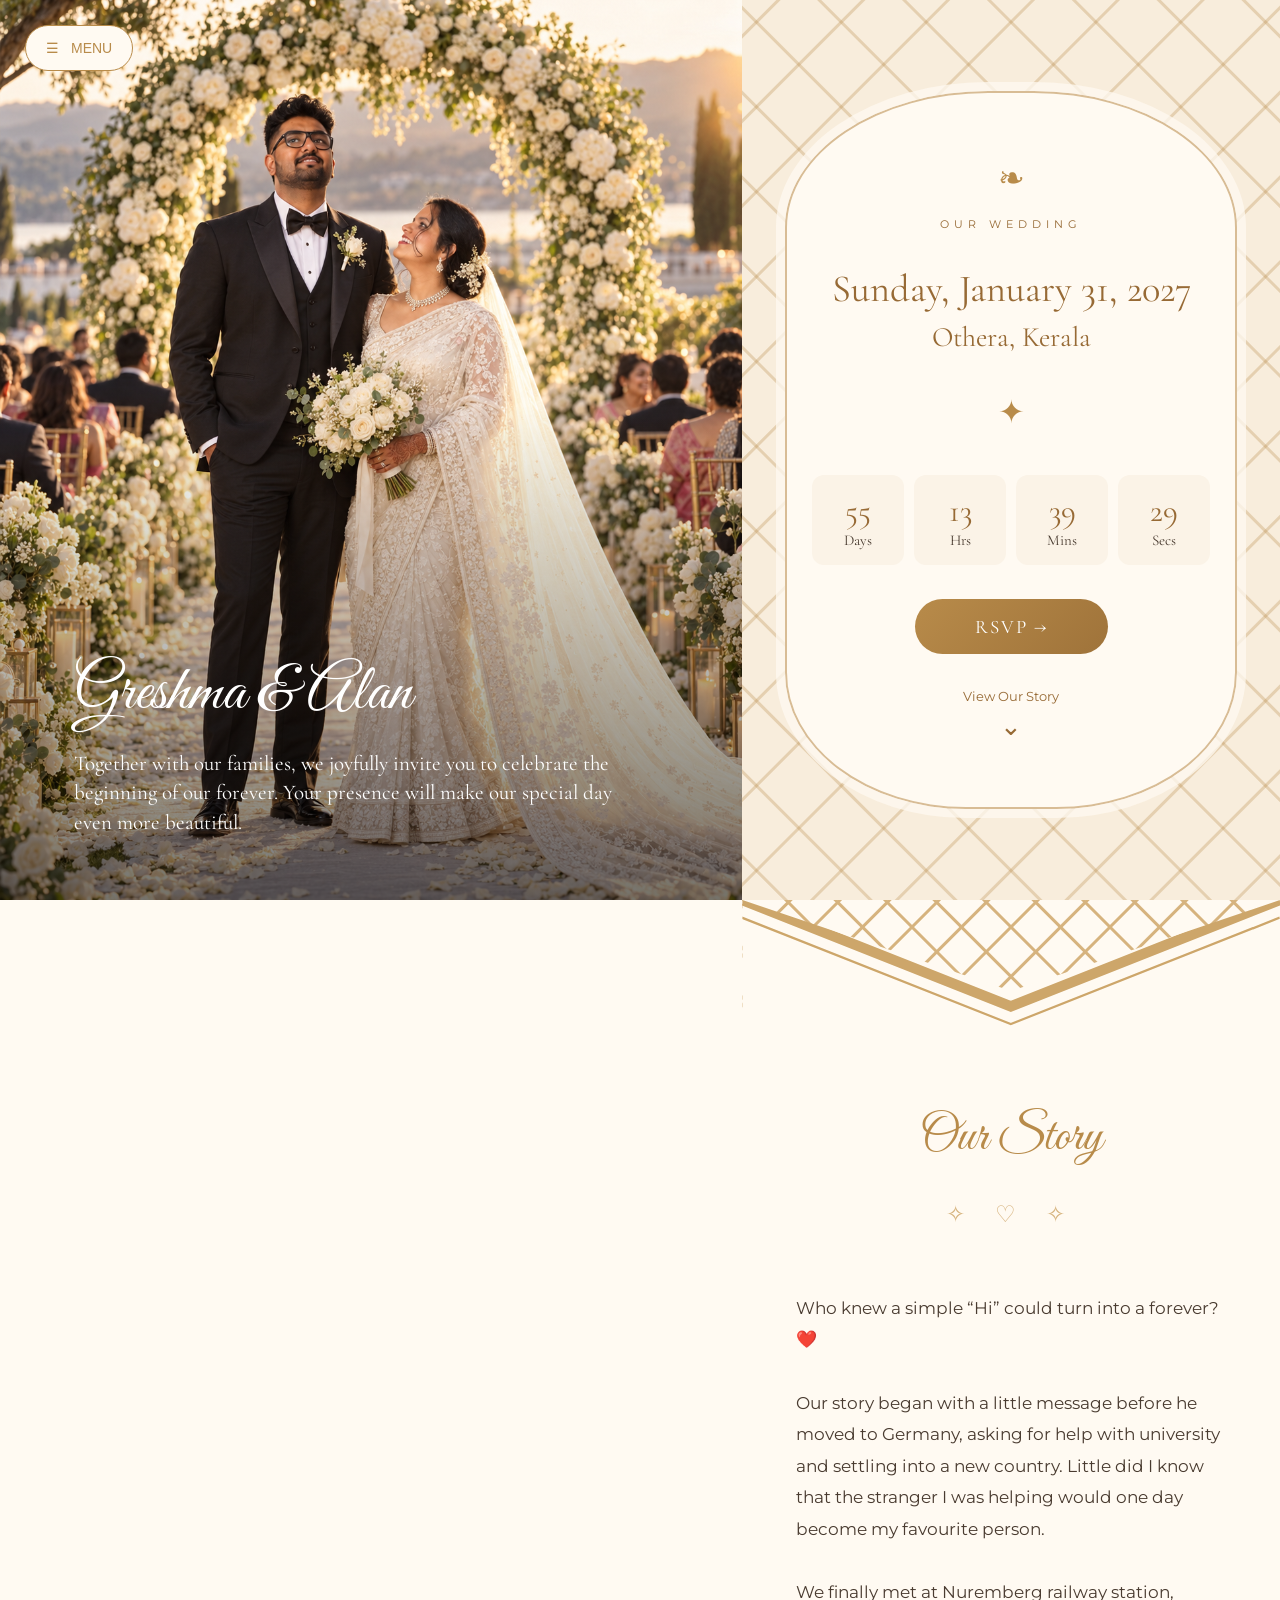
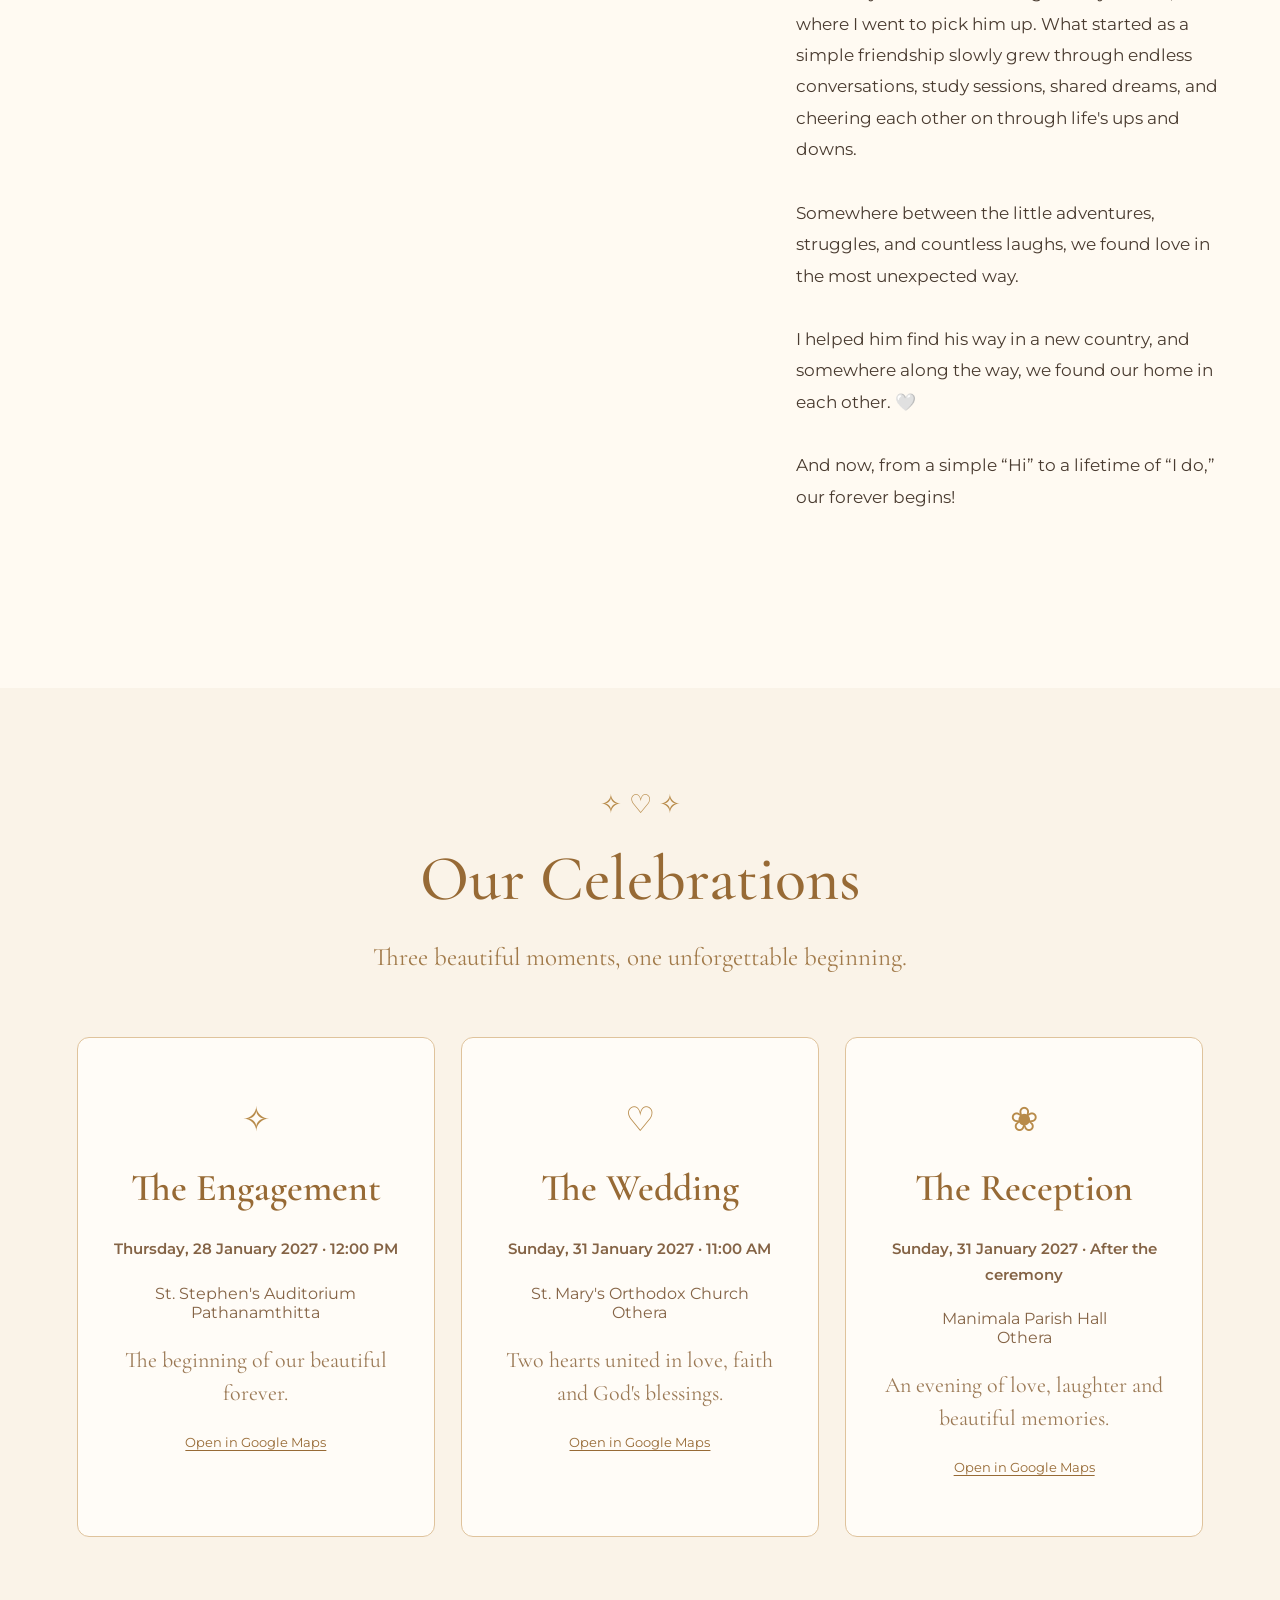
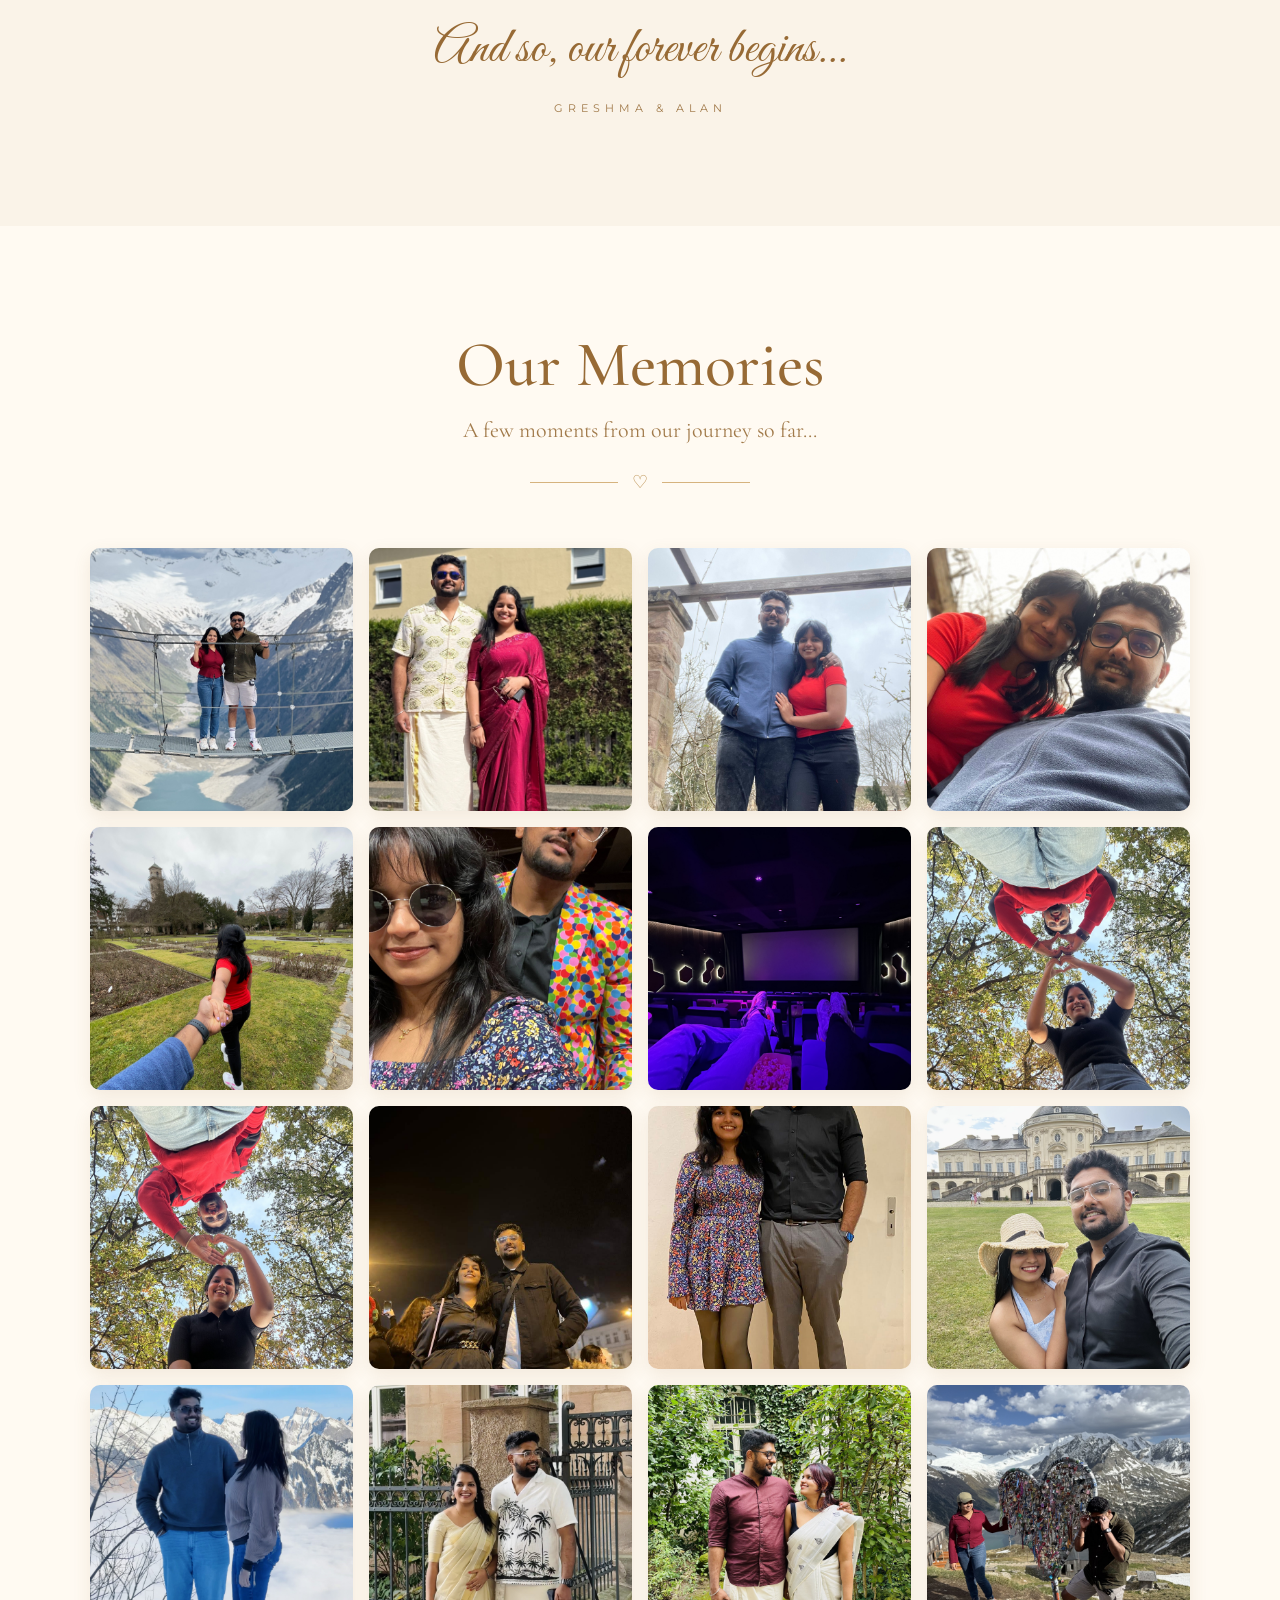
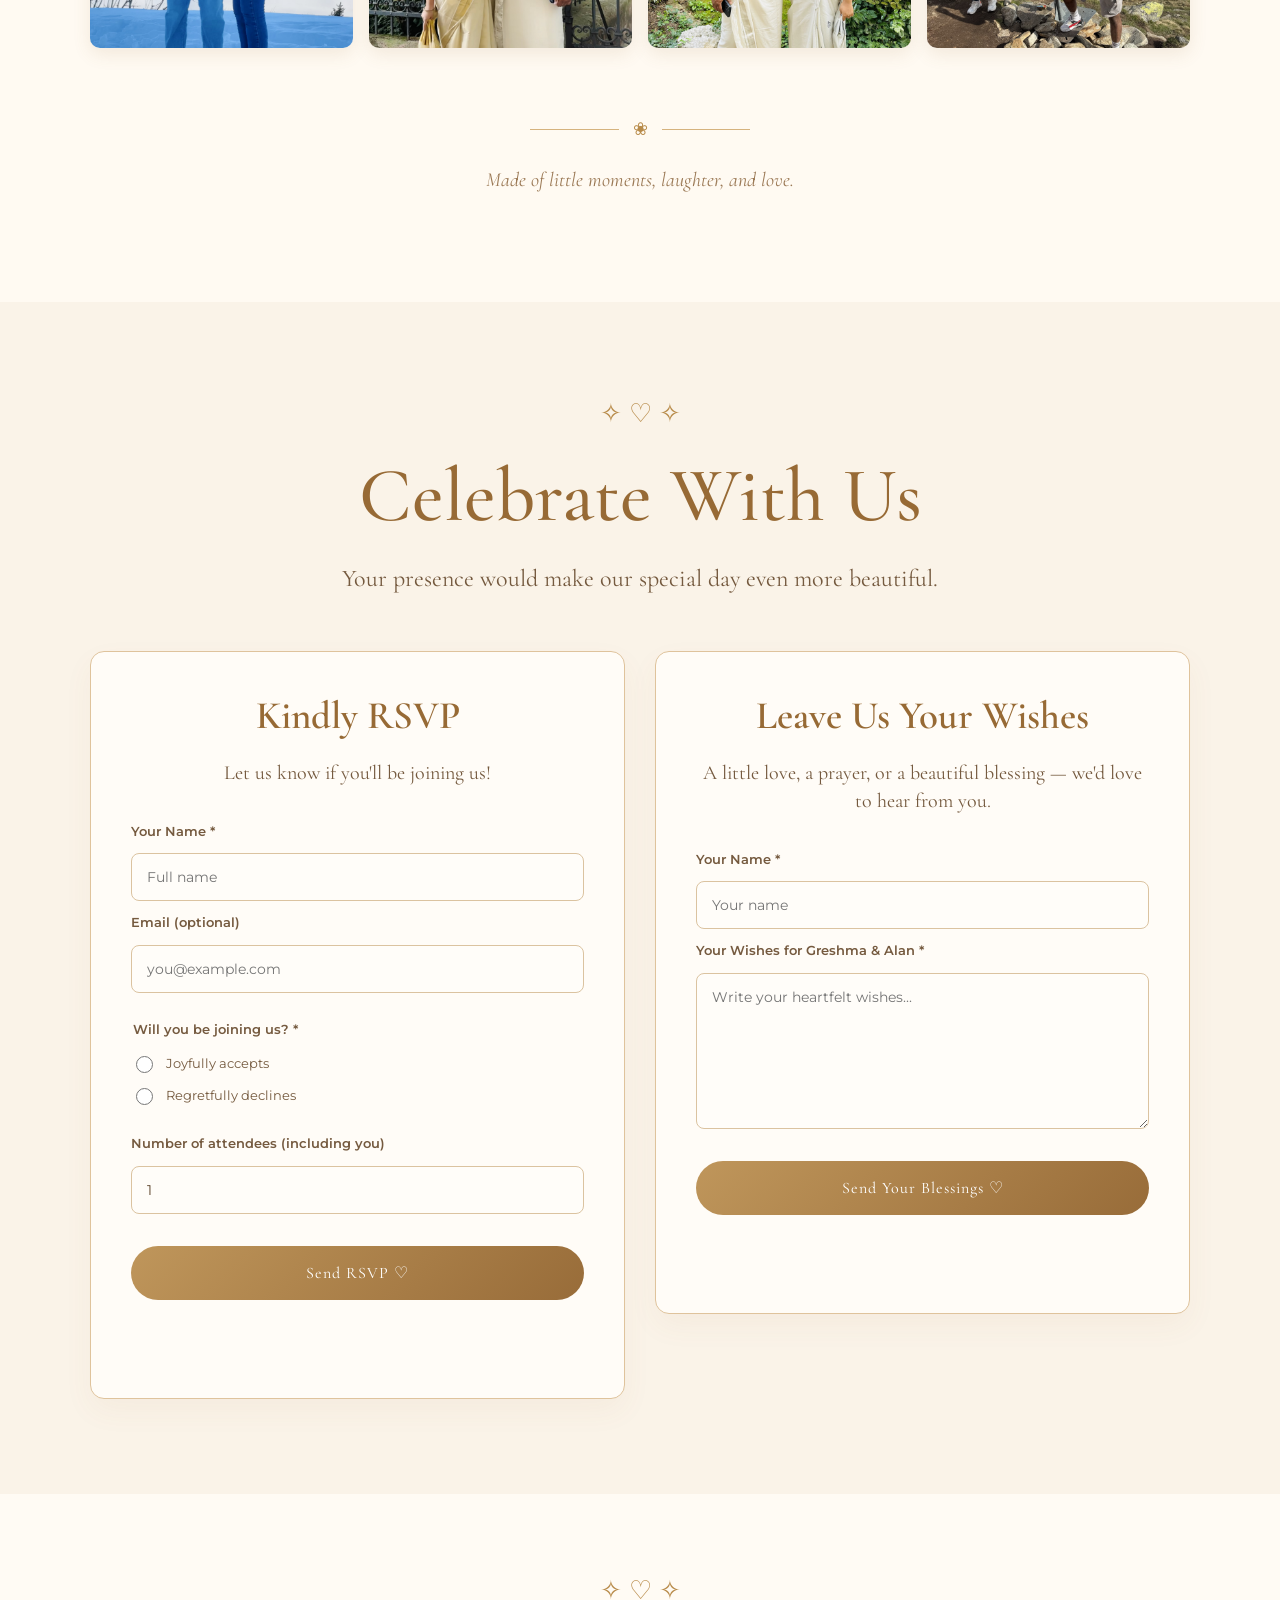
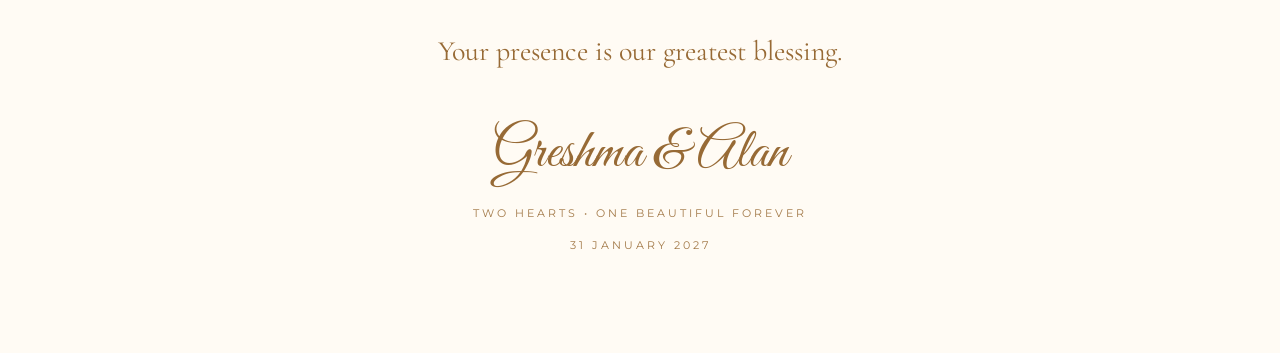
==== commit d7618abe: "Simplify RSVP celebration checklist to two options Removed the separate Reception checkbox — guests " ====
--- a/index.html
+++ b/index.html
@@ -472,14 +472,7 @@
                 <input type="checkbox"
                        name="events"
                        value="Wedding" />
-                Wedding — 31 January
-              </label>
-
-              <label class="choice">
-                <input type="checkbox"
-                       name="events"
-                       value="Reception" />
-                Reception — 31 January
+                Wedding &amp; Reception — 31 January
               </label>
             </fieldset>
 
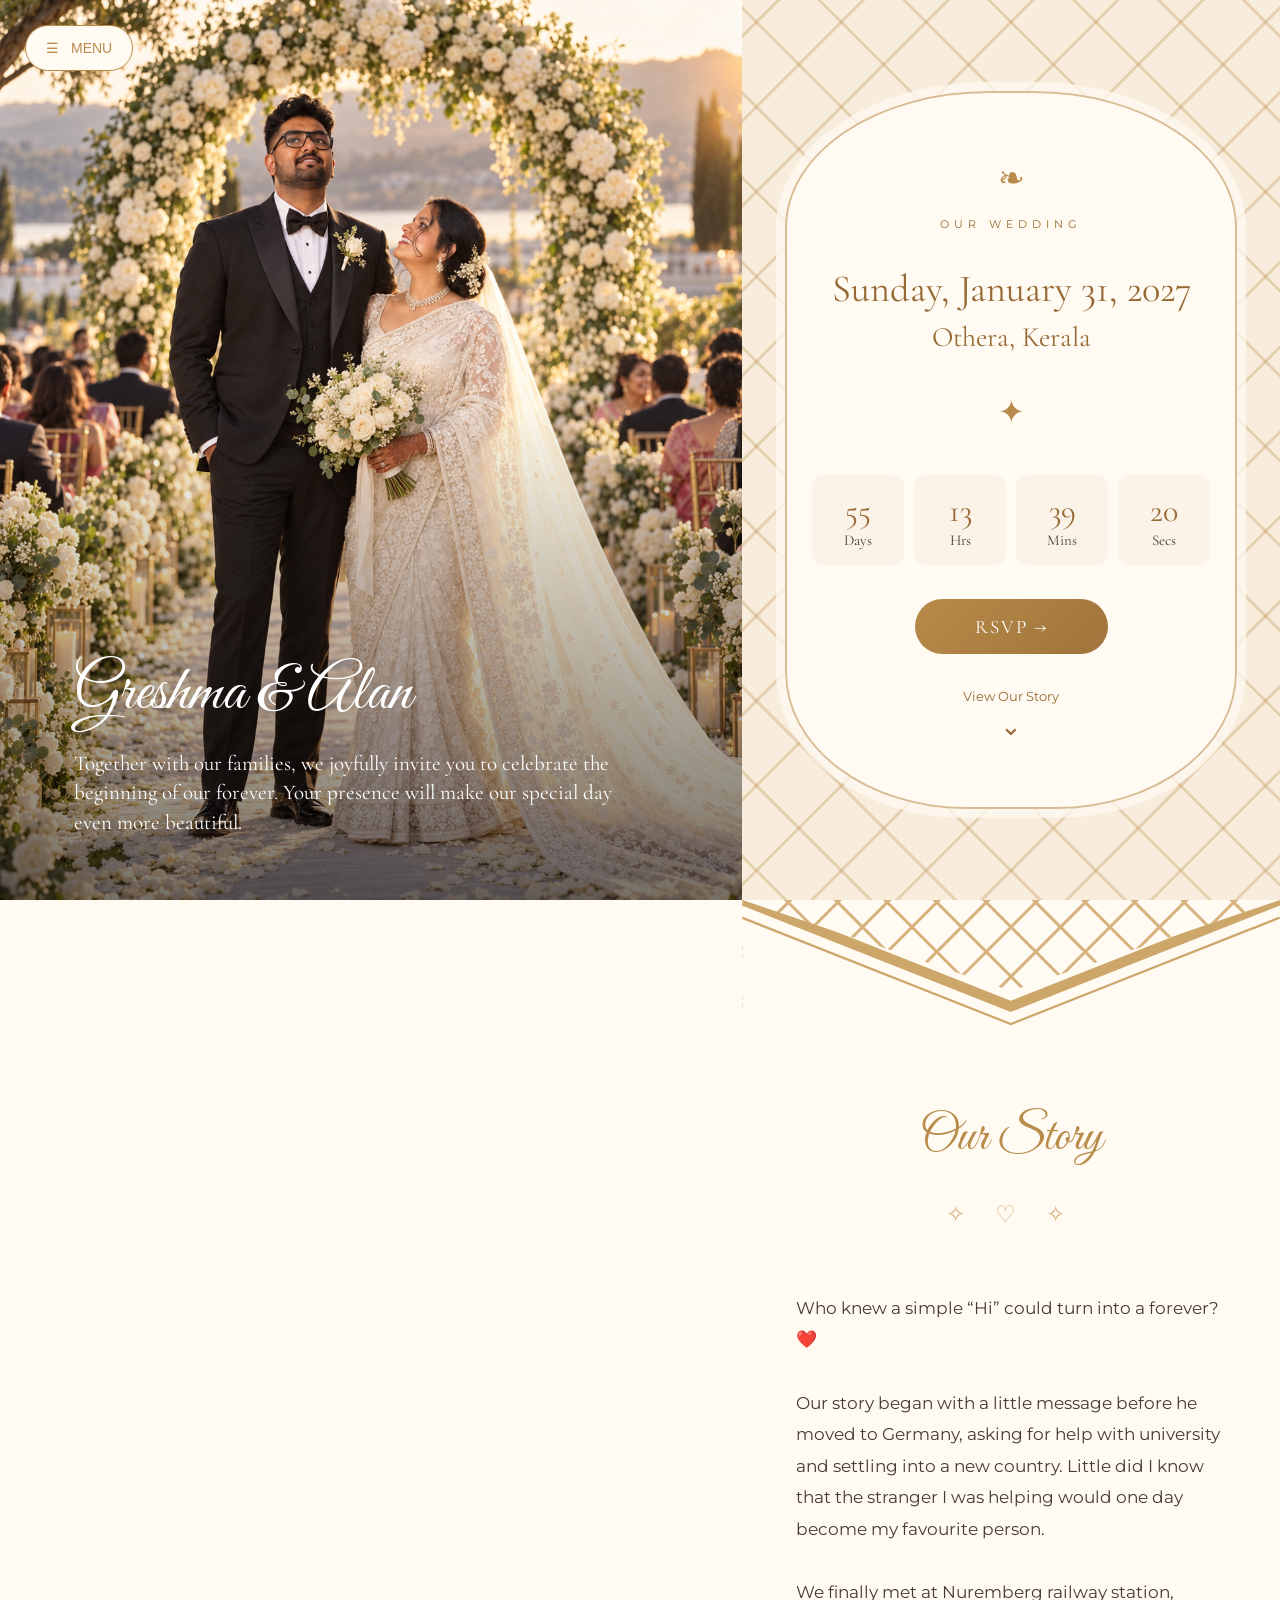
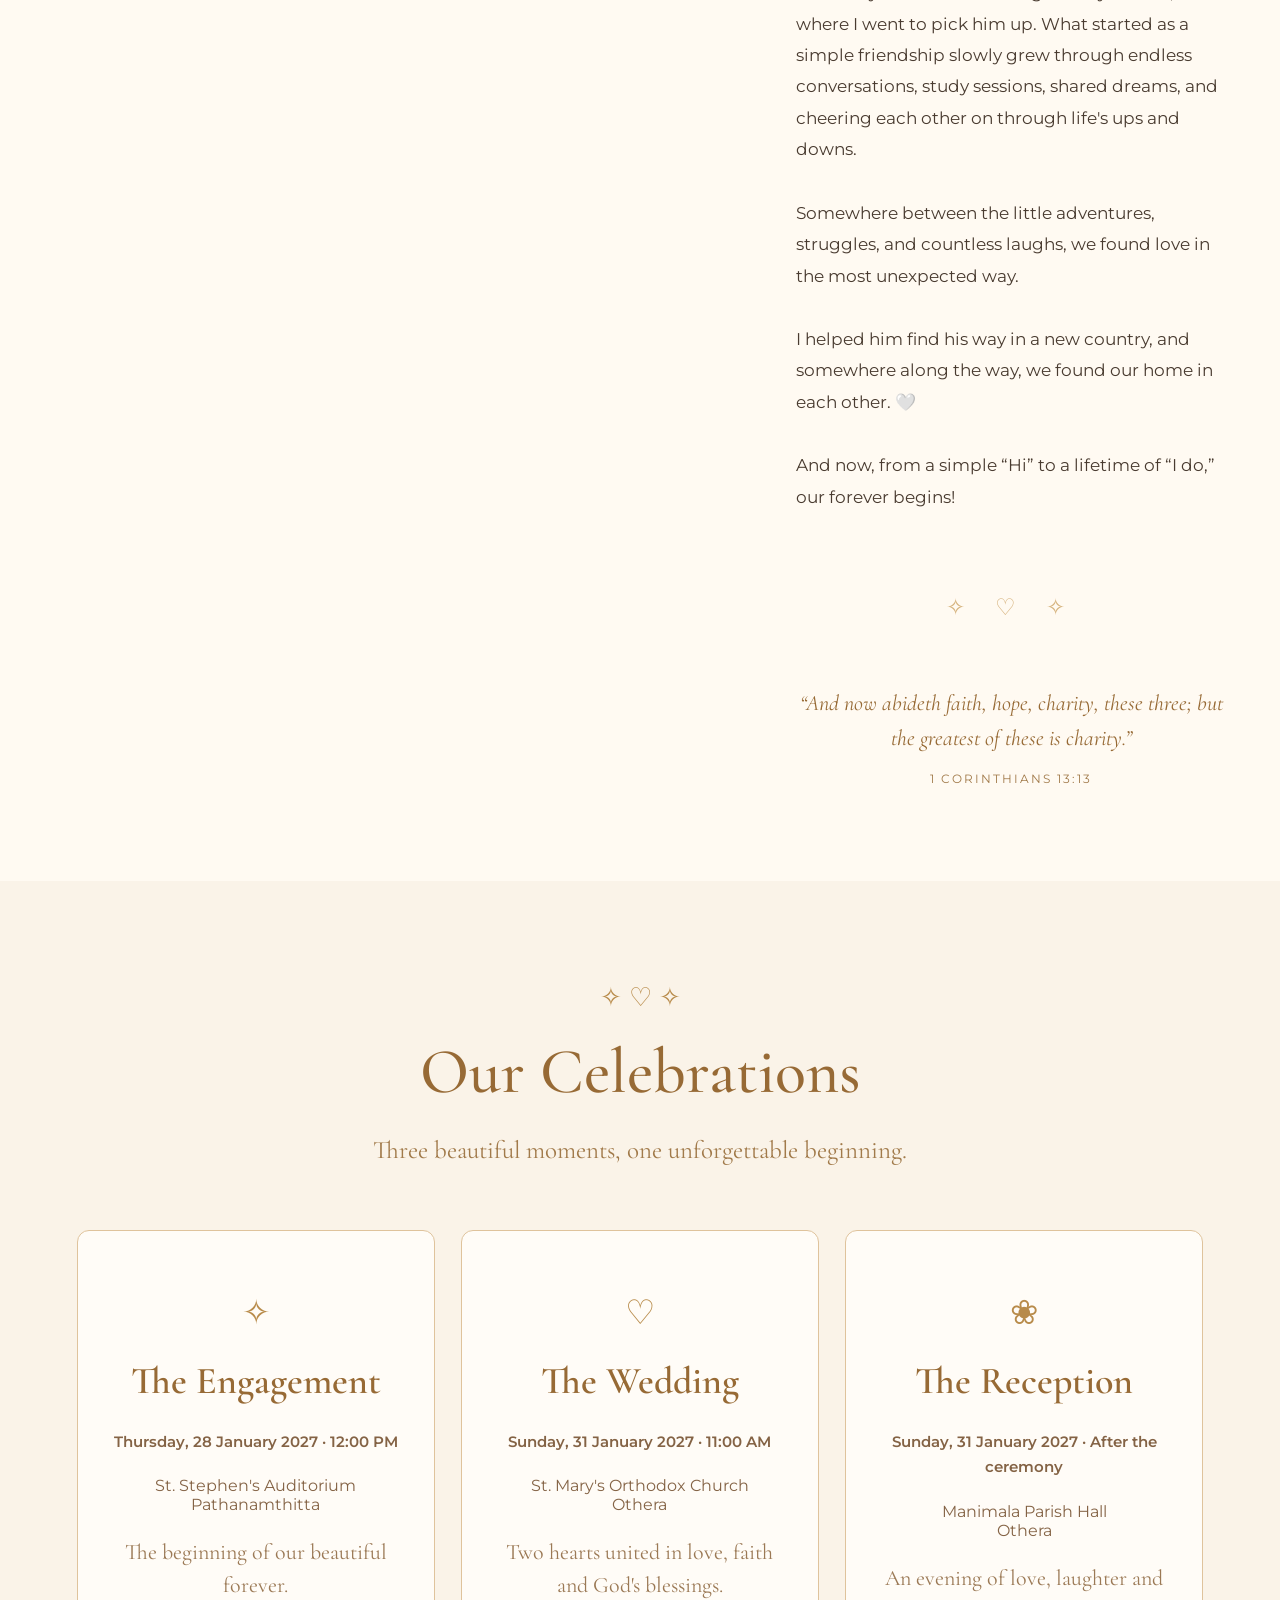
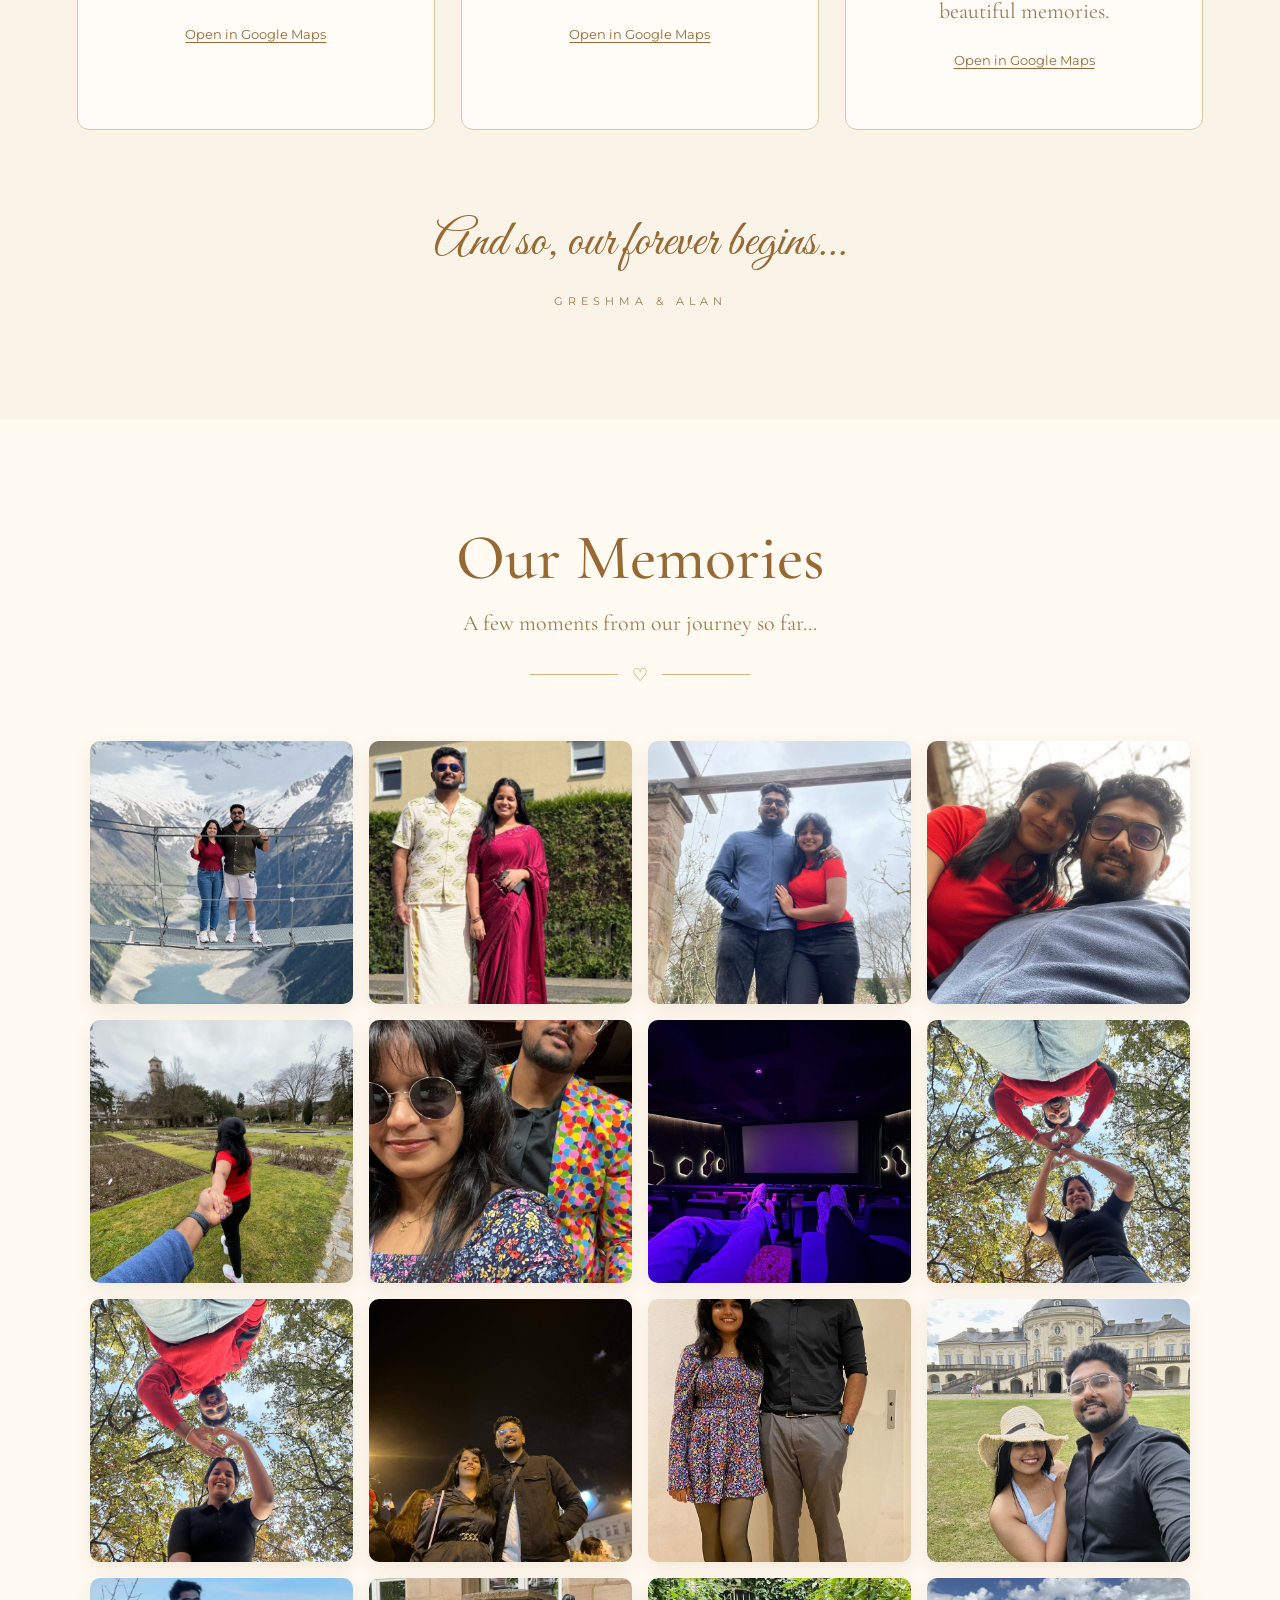
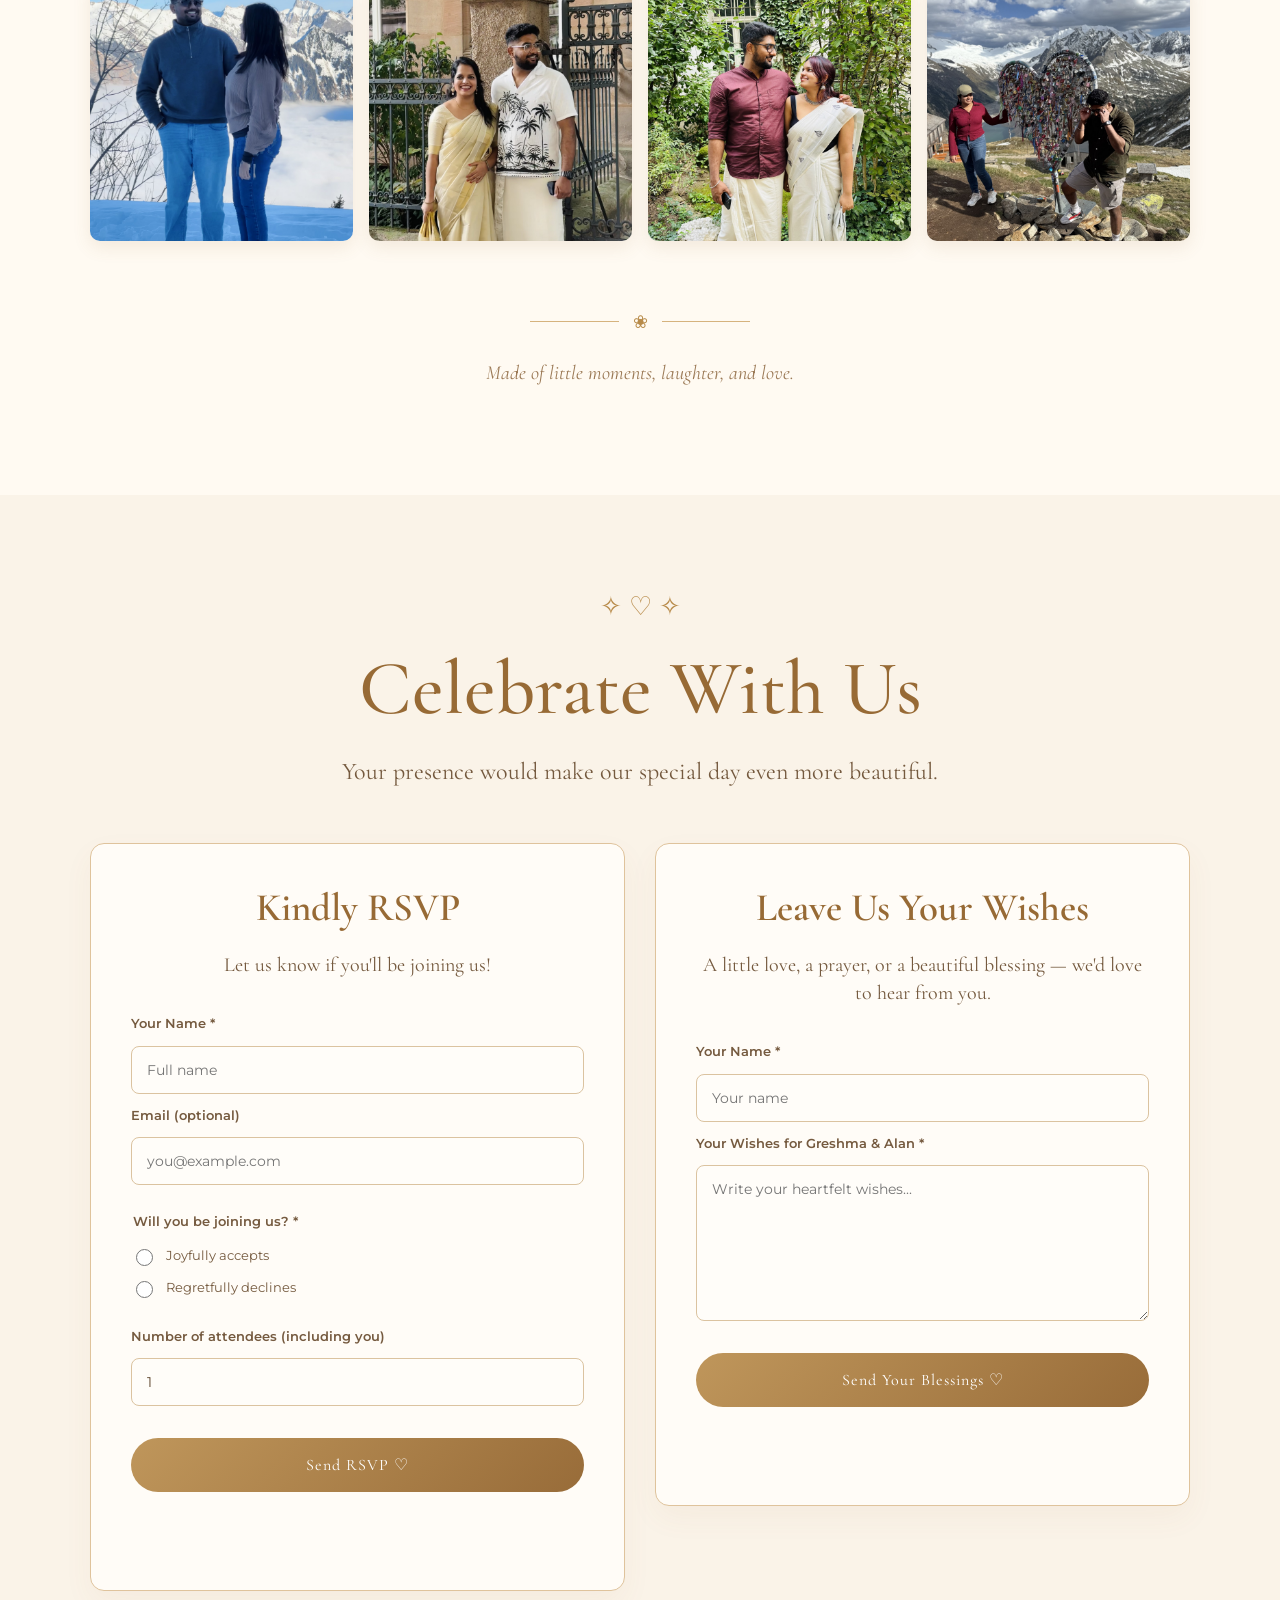
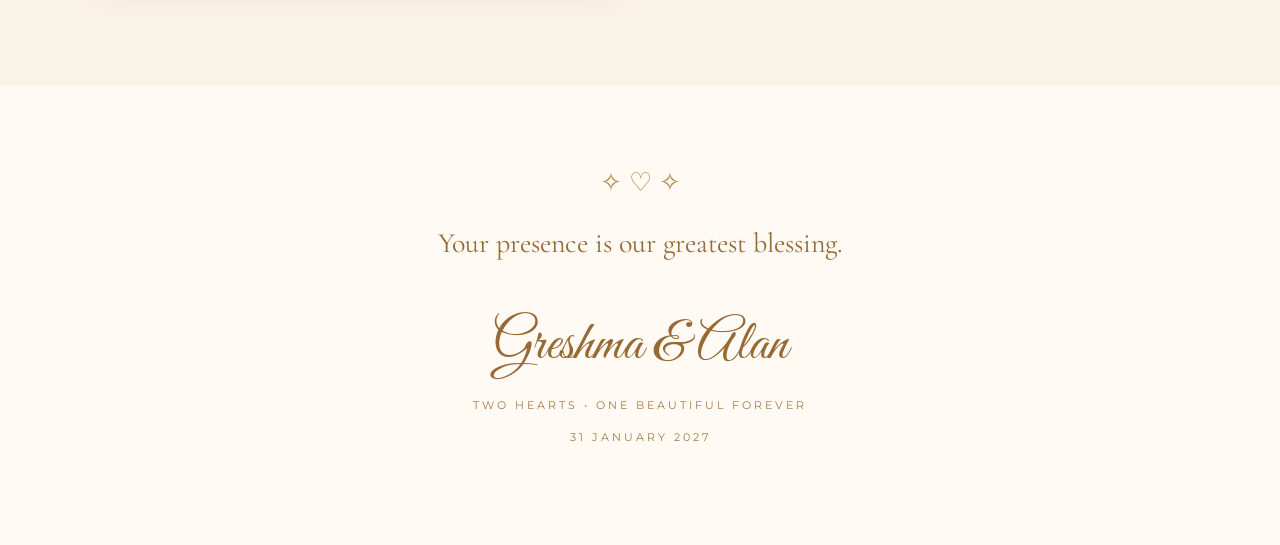
==== commit 72f80c7b: "Add 1 Corinthians 13:13 verse after Our Story Placed as a quiet closing beat for the story section, " ====
--- a/index.html
+++ b/index.html
@@ -184,6 +184,17 @@
 
           </div>
 
+          <div class="verse-block">
+            <div class="floral-divider">✧ ♡ ✧</div>
+
+            <p class="verse-text">
+              &ldquo;And now abideth faith, hope, charity, these three;
+              but the greatest of these is charity.&rdquo;
+            </p>
+
+            <p class="verse-ref">1 Corinthians 13:13</p>
+          </div>
+
         </section>
 
       </div>
--- a/style.css
+++ b/style.css
@@ -361,6 +361,29 @@
   margin-bottom: 32px;
 }
 
+.verse-block {
+  text-align: center;
+  margin-top: 60px;
+}
+
+.verse-text {
+  font-family: "Cormorant Garamond", serif;
+  font-style: italic;
+  font-size: 22px;
+  line-height: 1.6;
+  color: var(--dark-gold);
+  max-width: 480px;
+  margin: 0 auto 14px;
+}
+
+.verse-ref {
+  font-size: 12px;
+  letter-spacing: 2px;
+  text-transform: uppercase;
+  color: #a17a4a;
+  margin: 0;
+}
+
 /* FULL-WIDTH CELEBRATIONS (Part 2 — outside the sticky grid) */
 
 .full-celebrations {
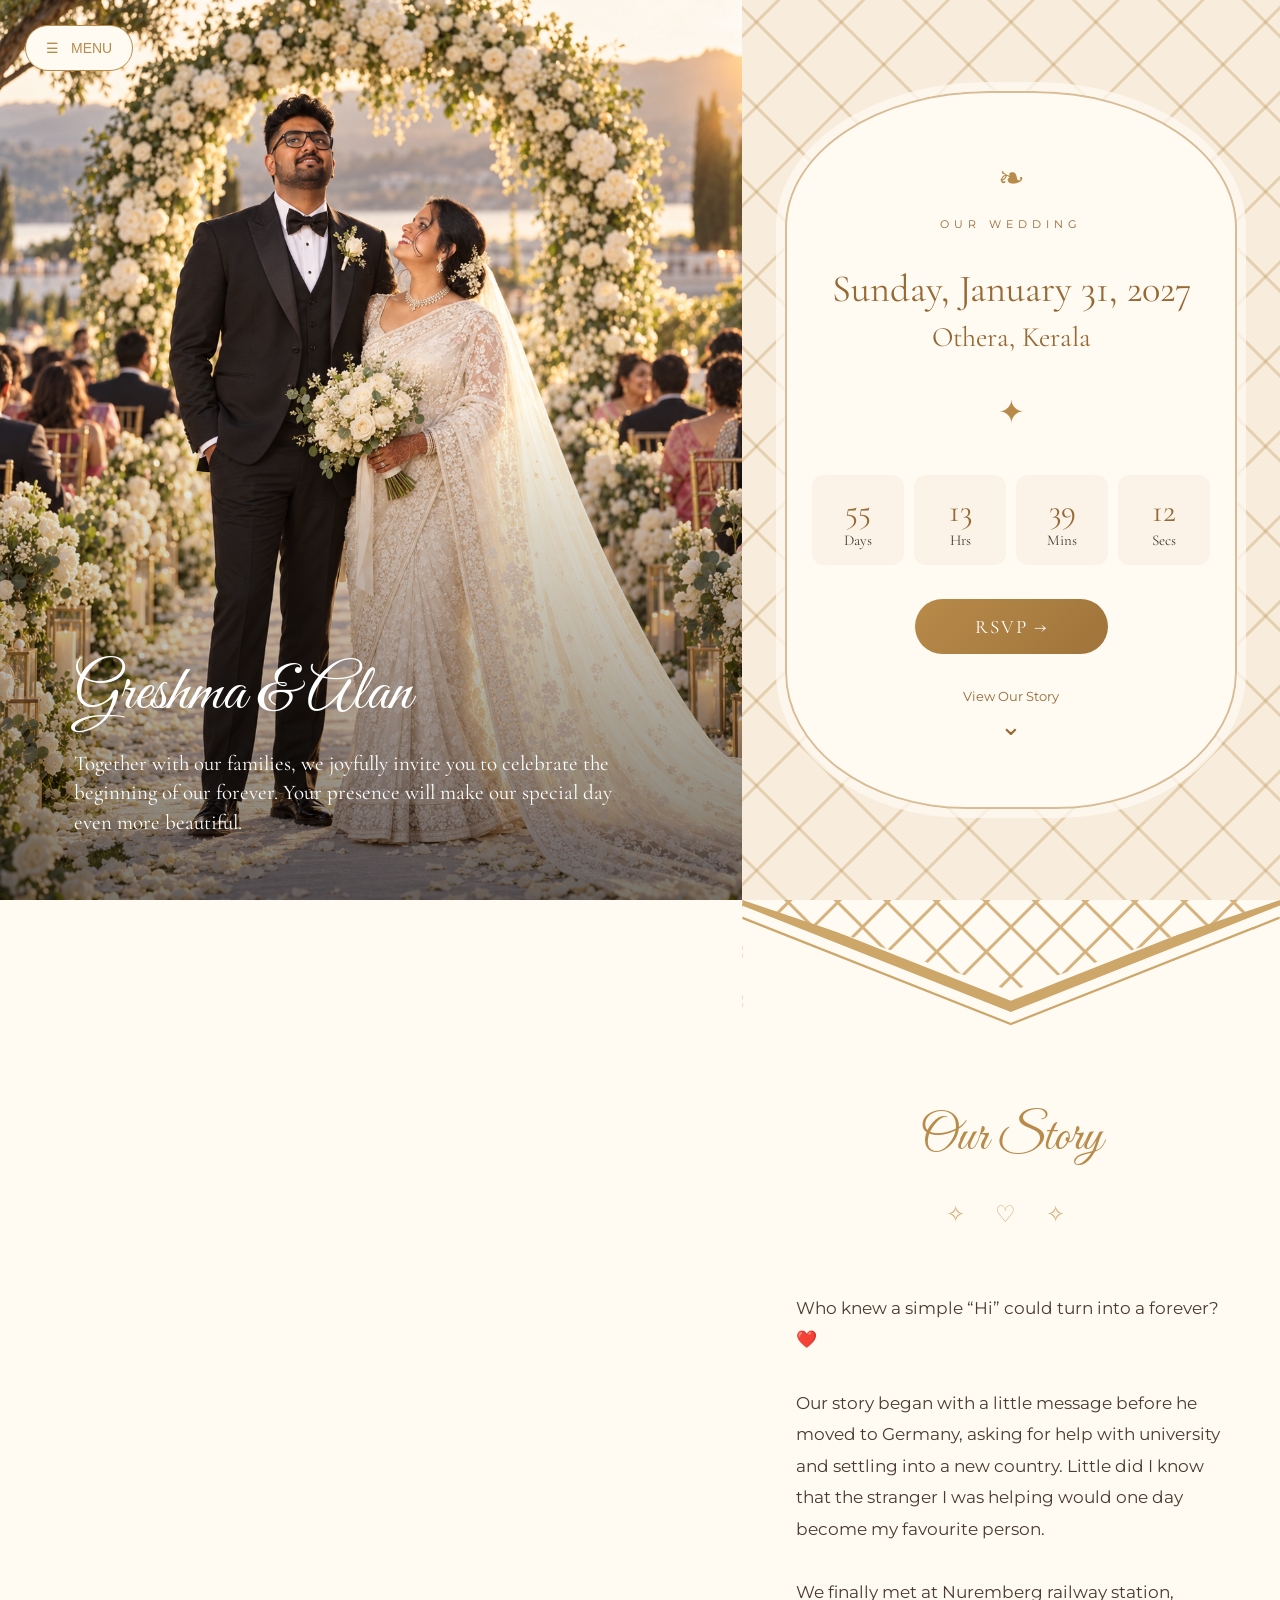
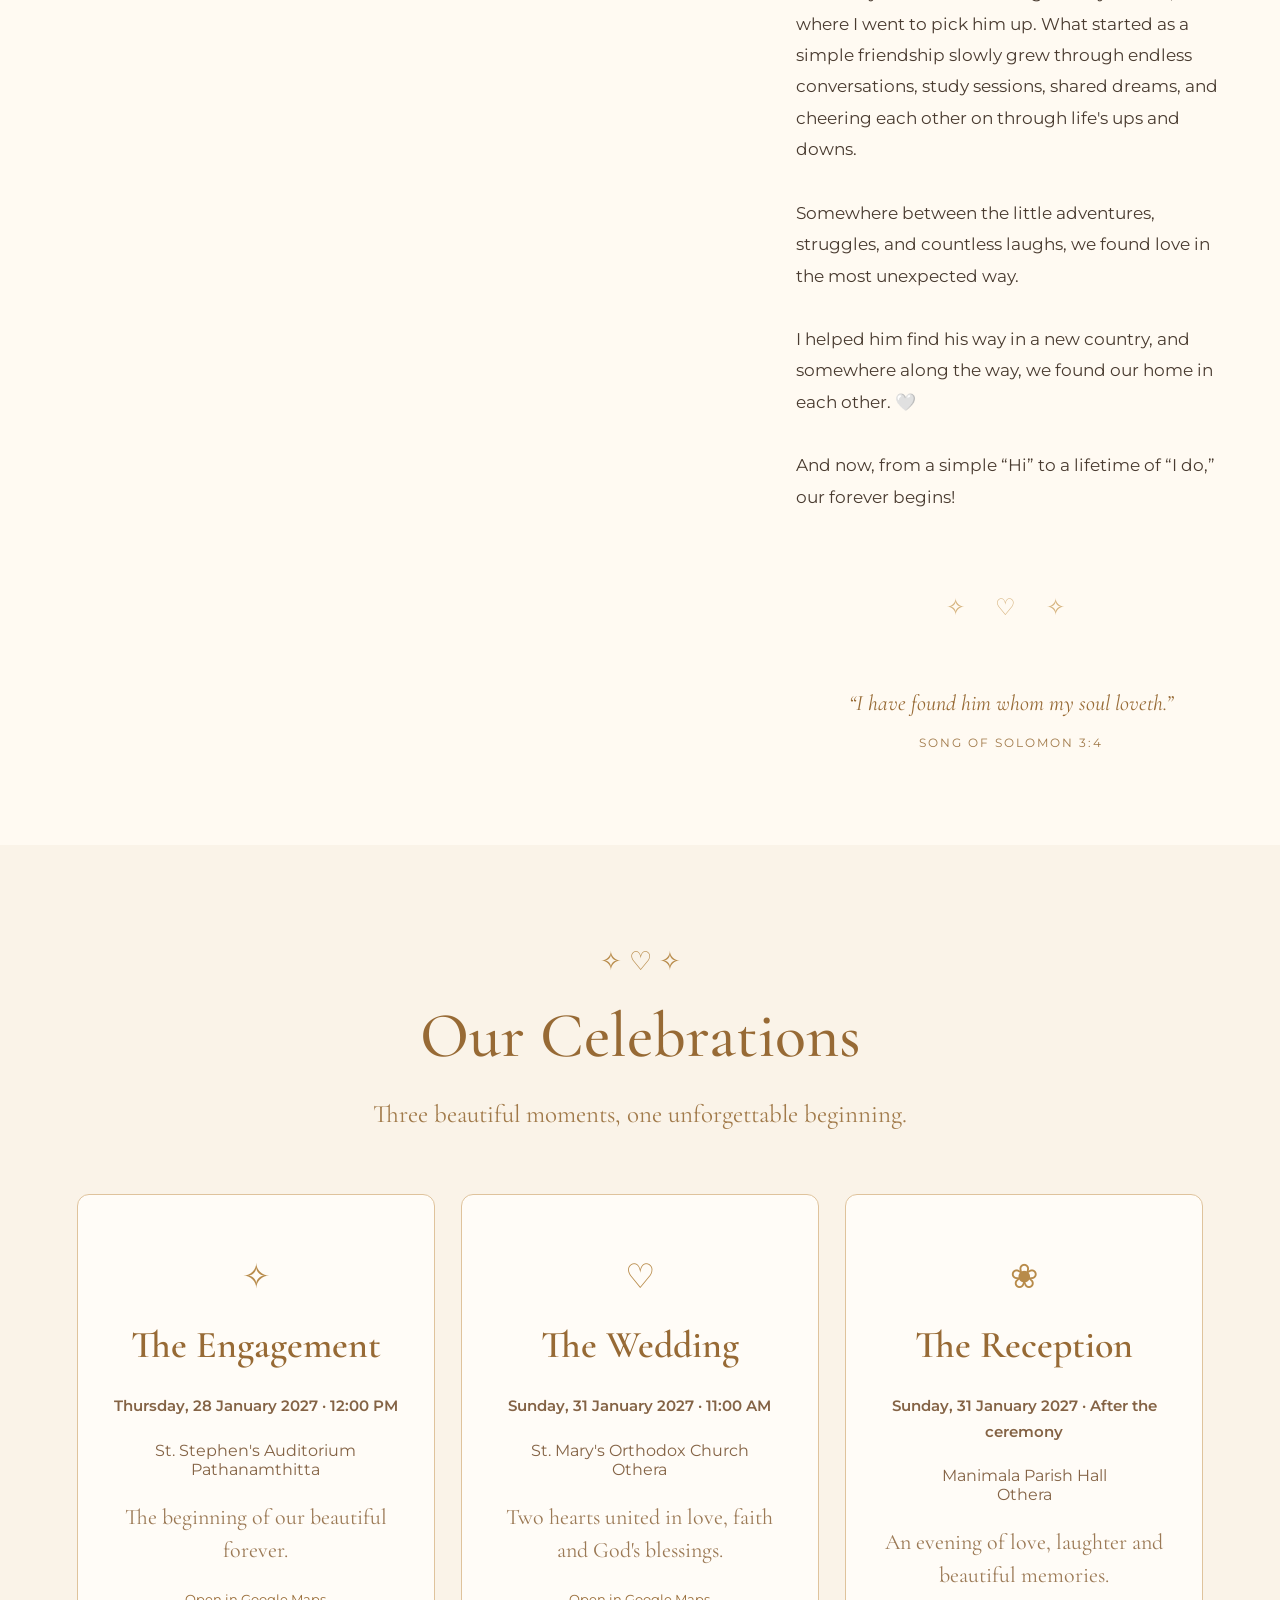
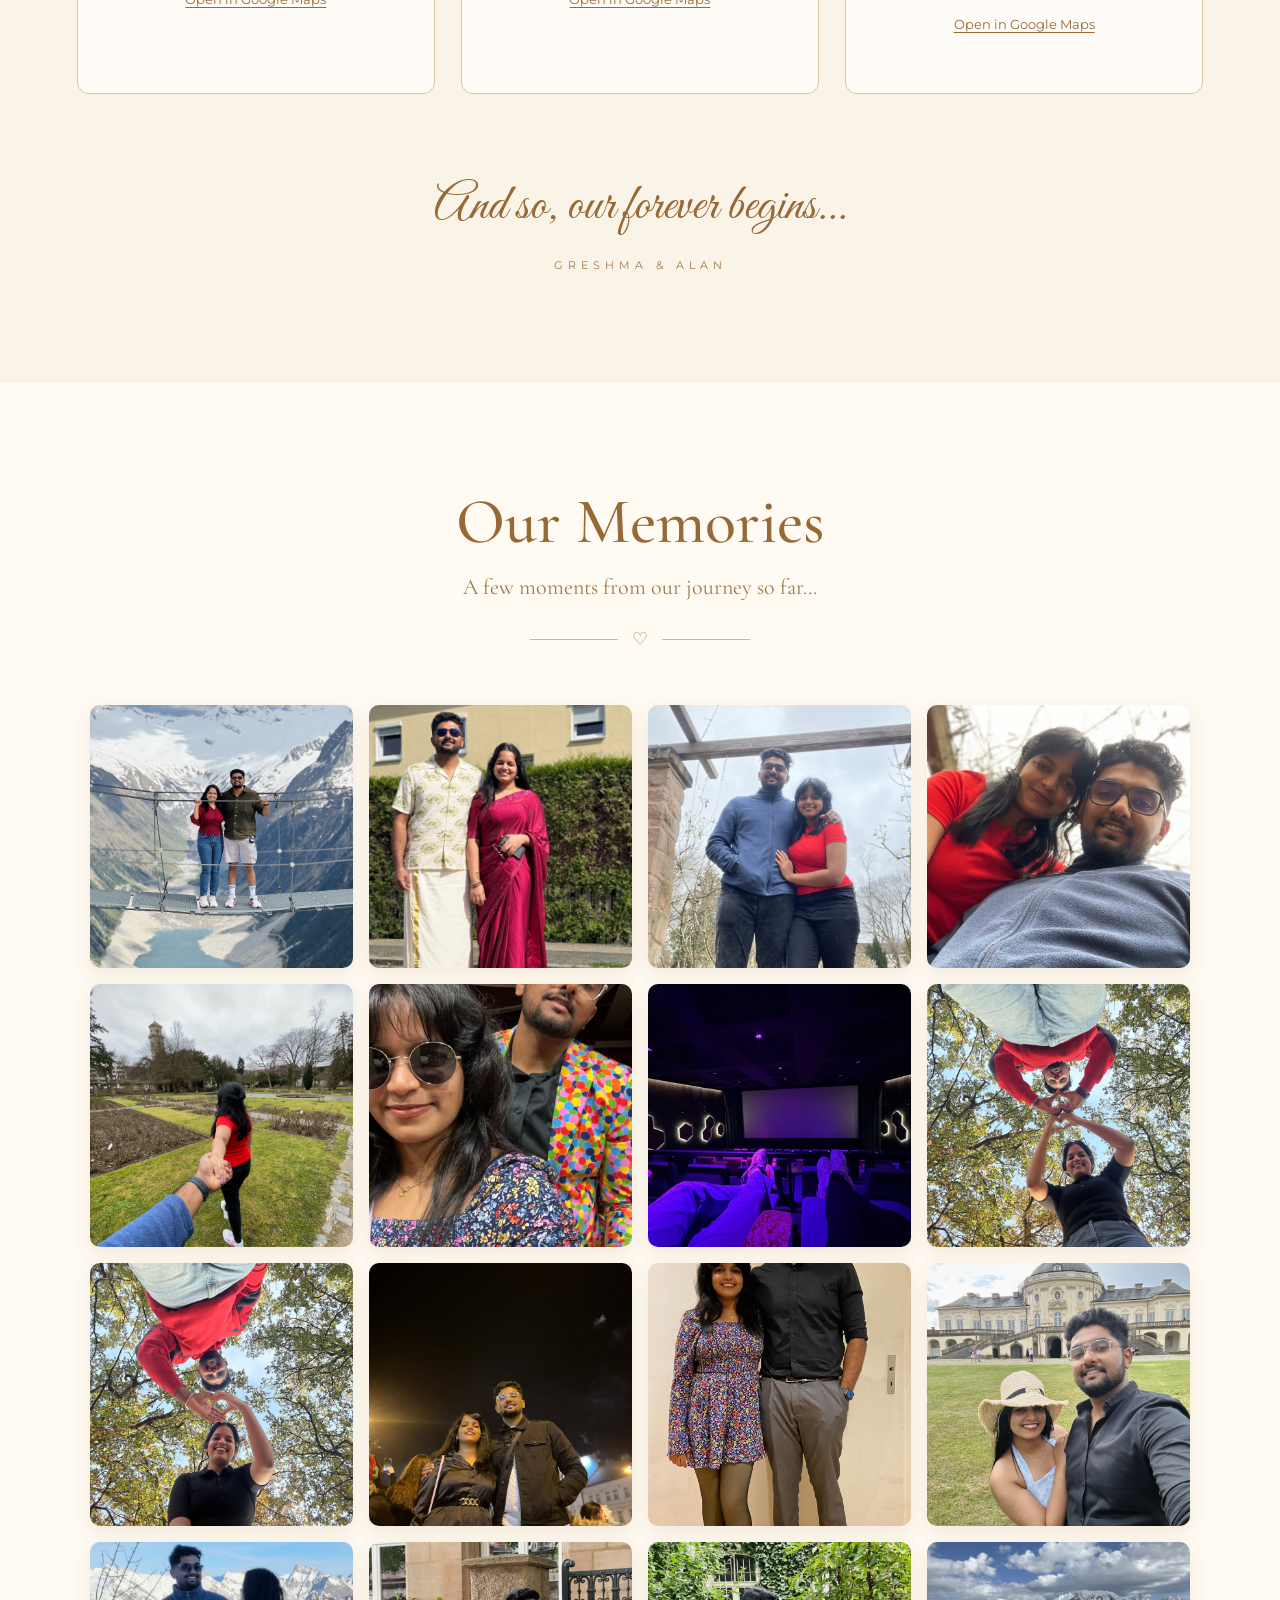
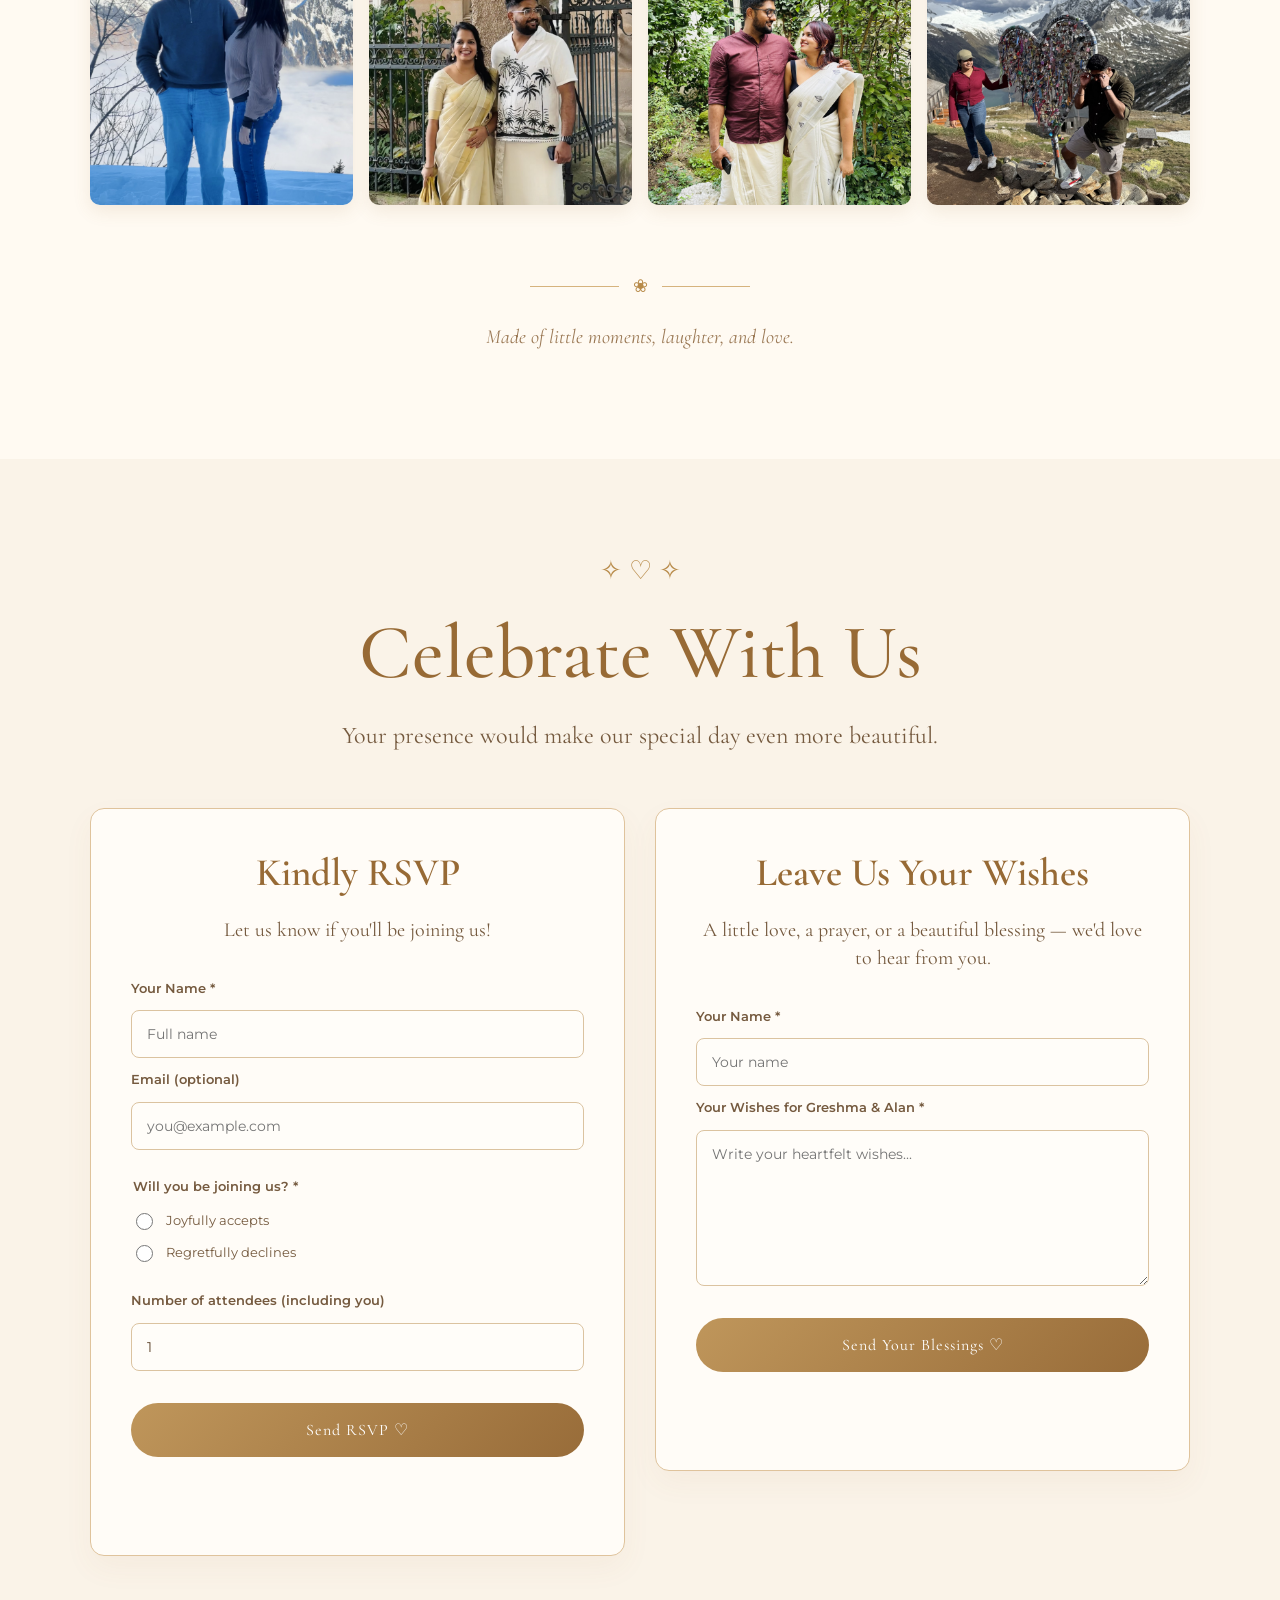
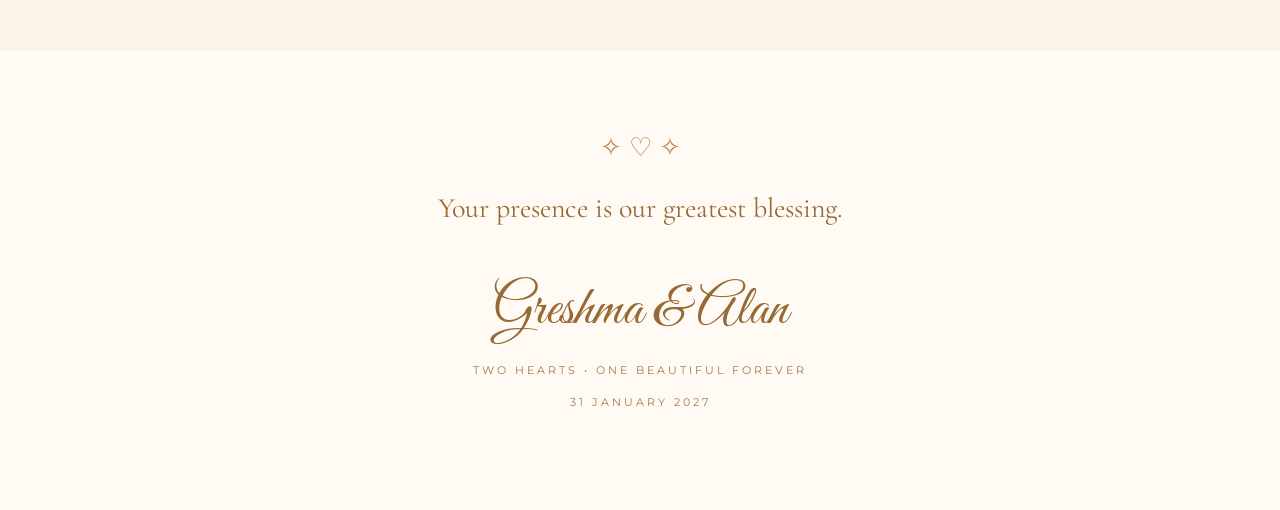
==== commit cadf6da6: "Swap Our Story verse to Song of Solomon 3:4 Co-Authored-By: Claude Sonnet 5 <noreply@anthropic.com>" ====
--- a/index.html
+++ b/index.html
@@ -188,11 +188,10 @@
             <div class="floral-divider">✧ ♡ ✧</div>
 
             <p class="verse-text">
-              &ldquo;And now abideth faith, hope, charity, these three;
-              but the greatest of these is charity.&rdquo;
-            </p>
-
-            <p class="verse-ref">1 Corinthians 13:13</p>
+              &ldquo;I have found him whom my soul loveth.&rdquo;
+            </p>
+
+            <p class="verse-ref">Song of Solomon 3:4</p>
           </div>
 
         </section>
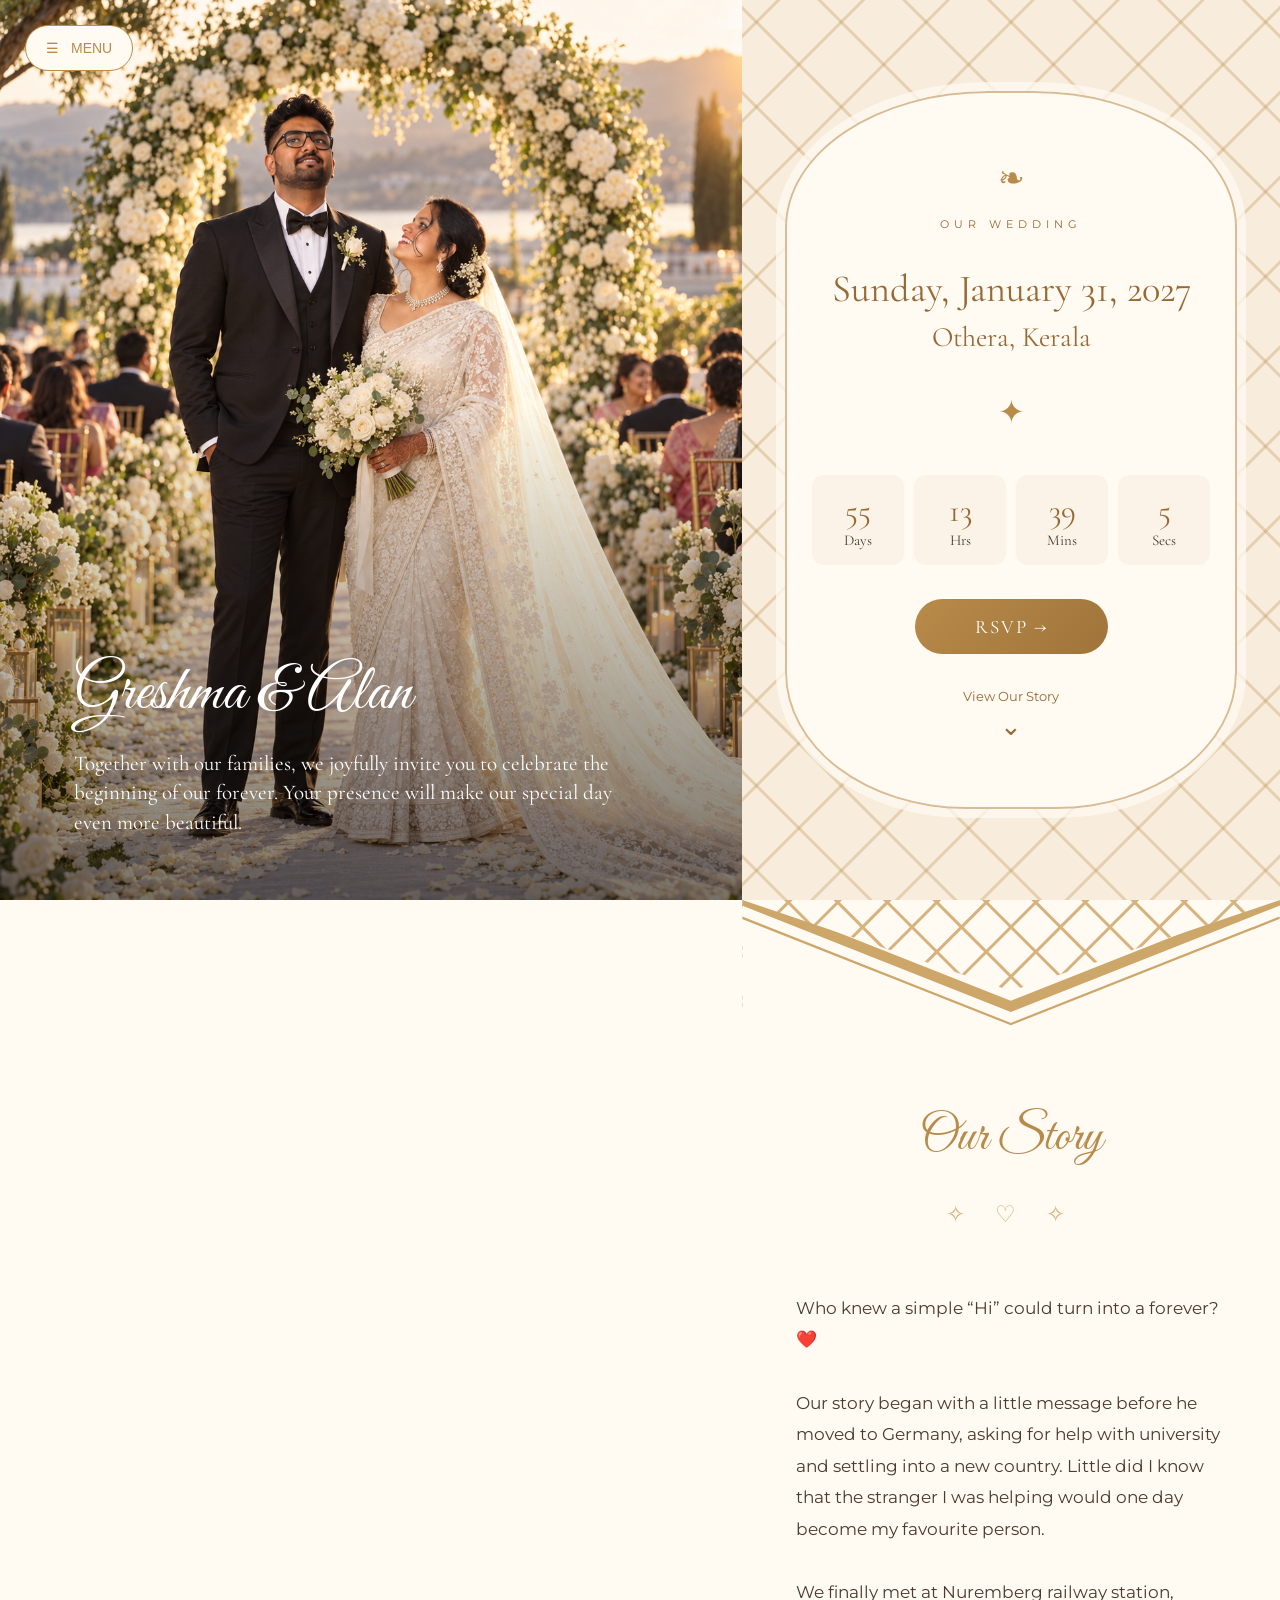
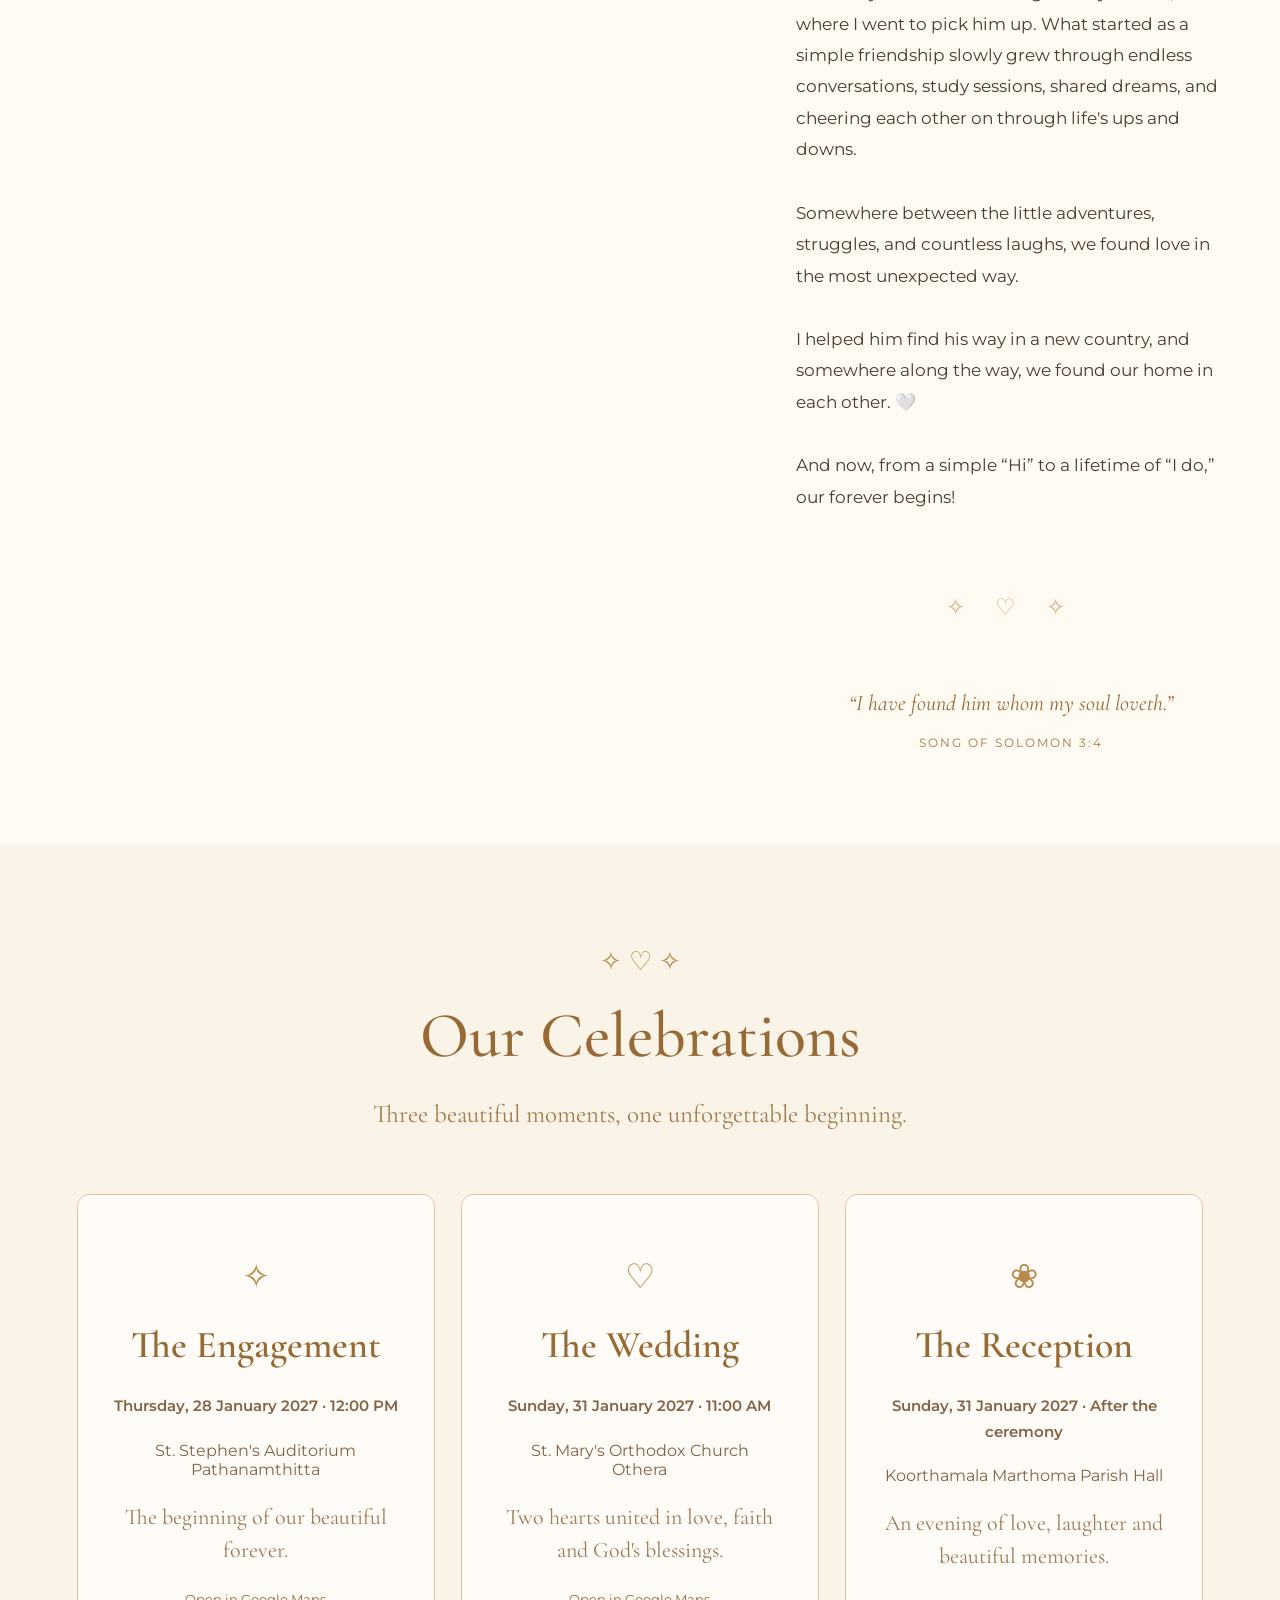
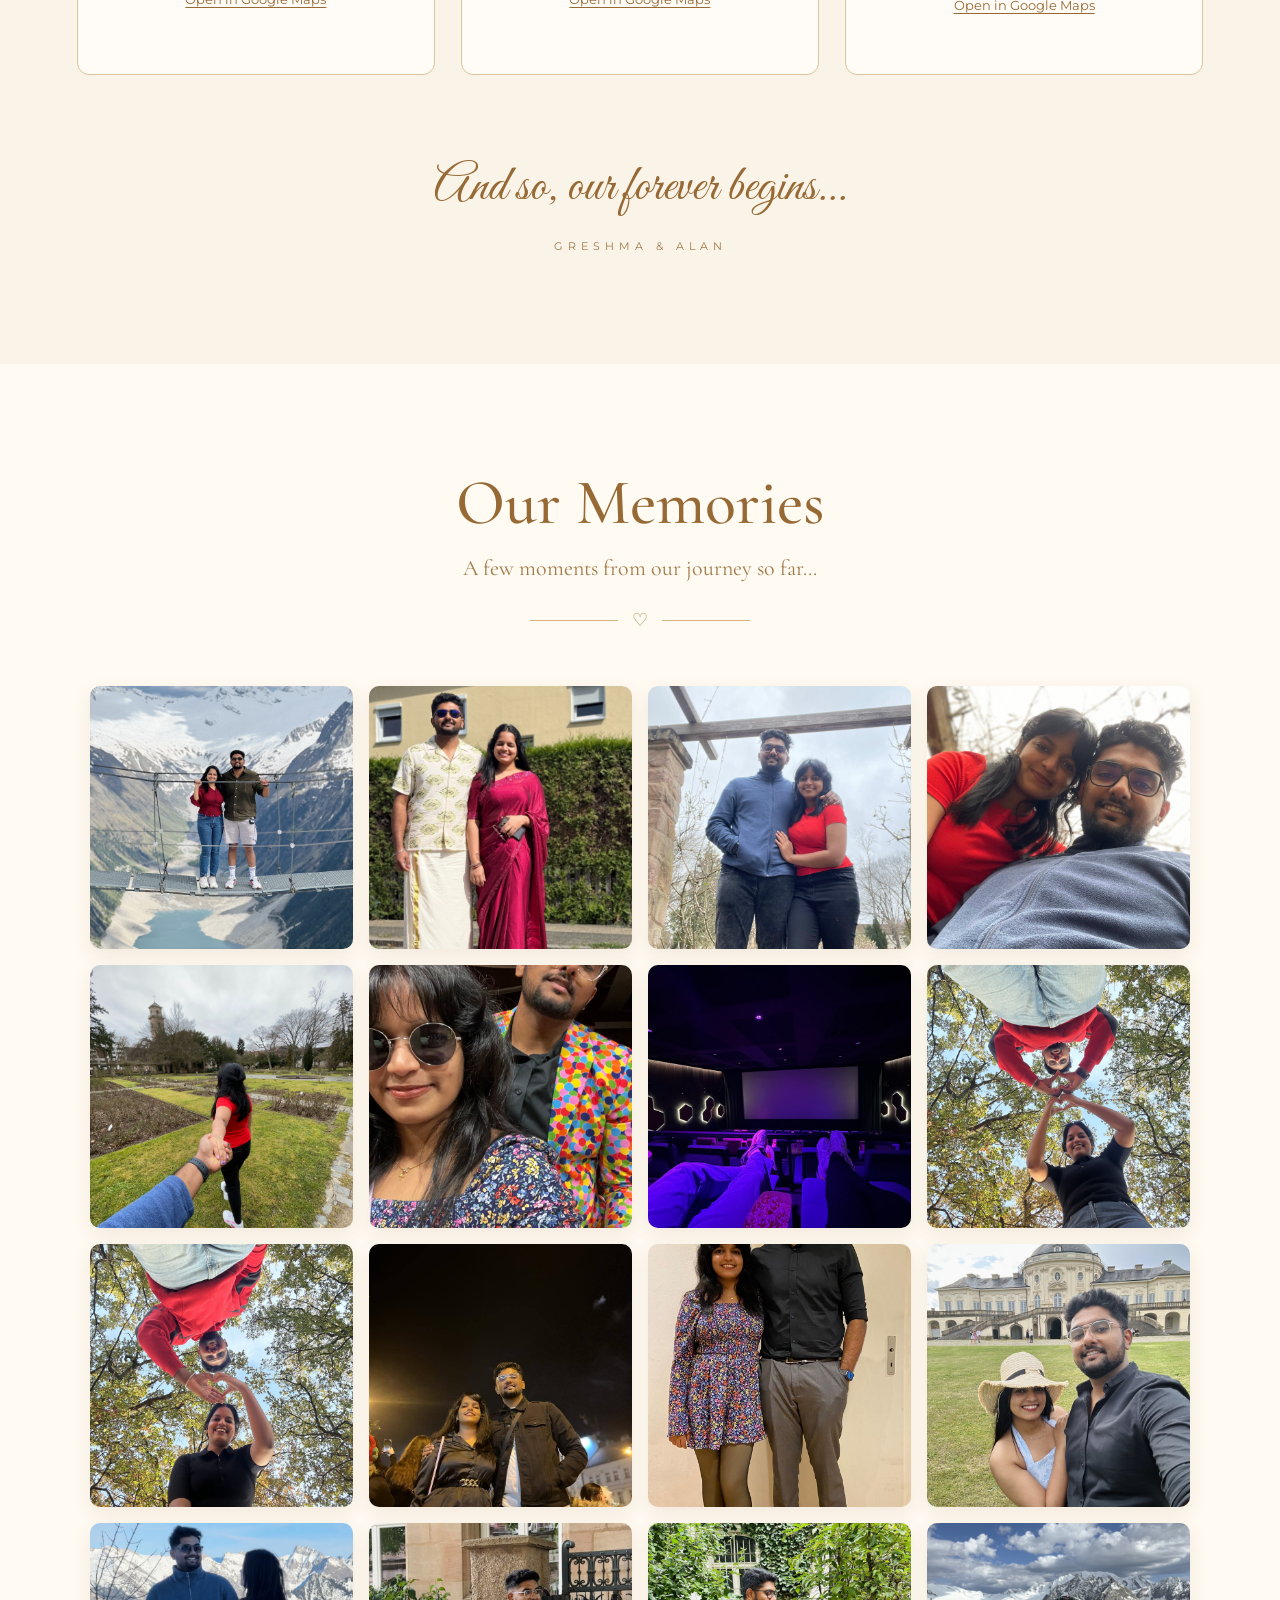
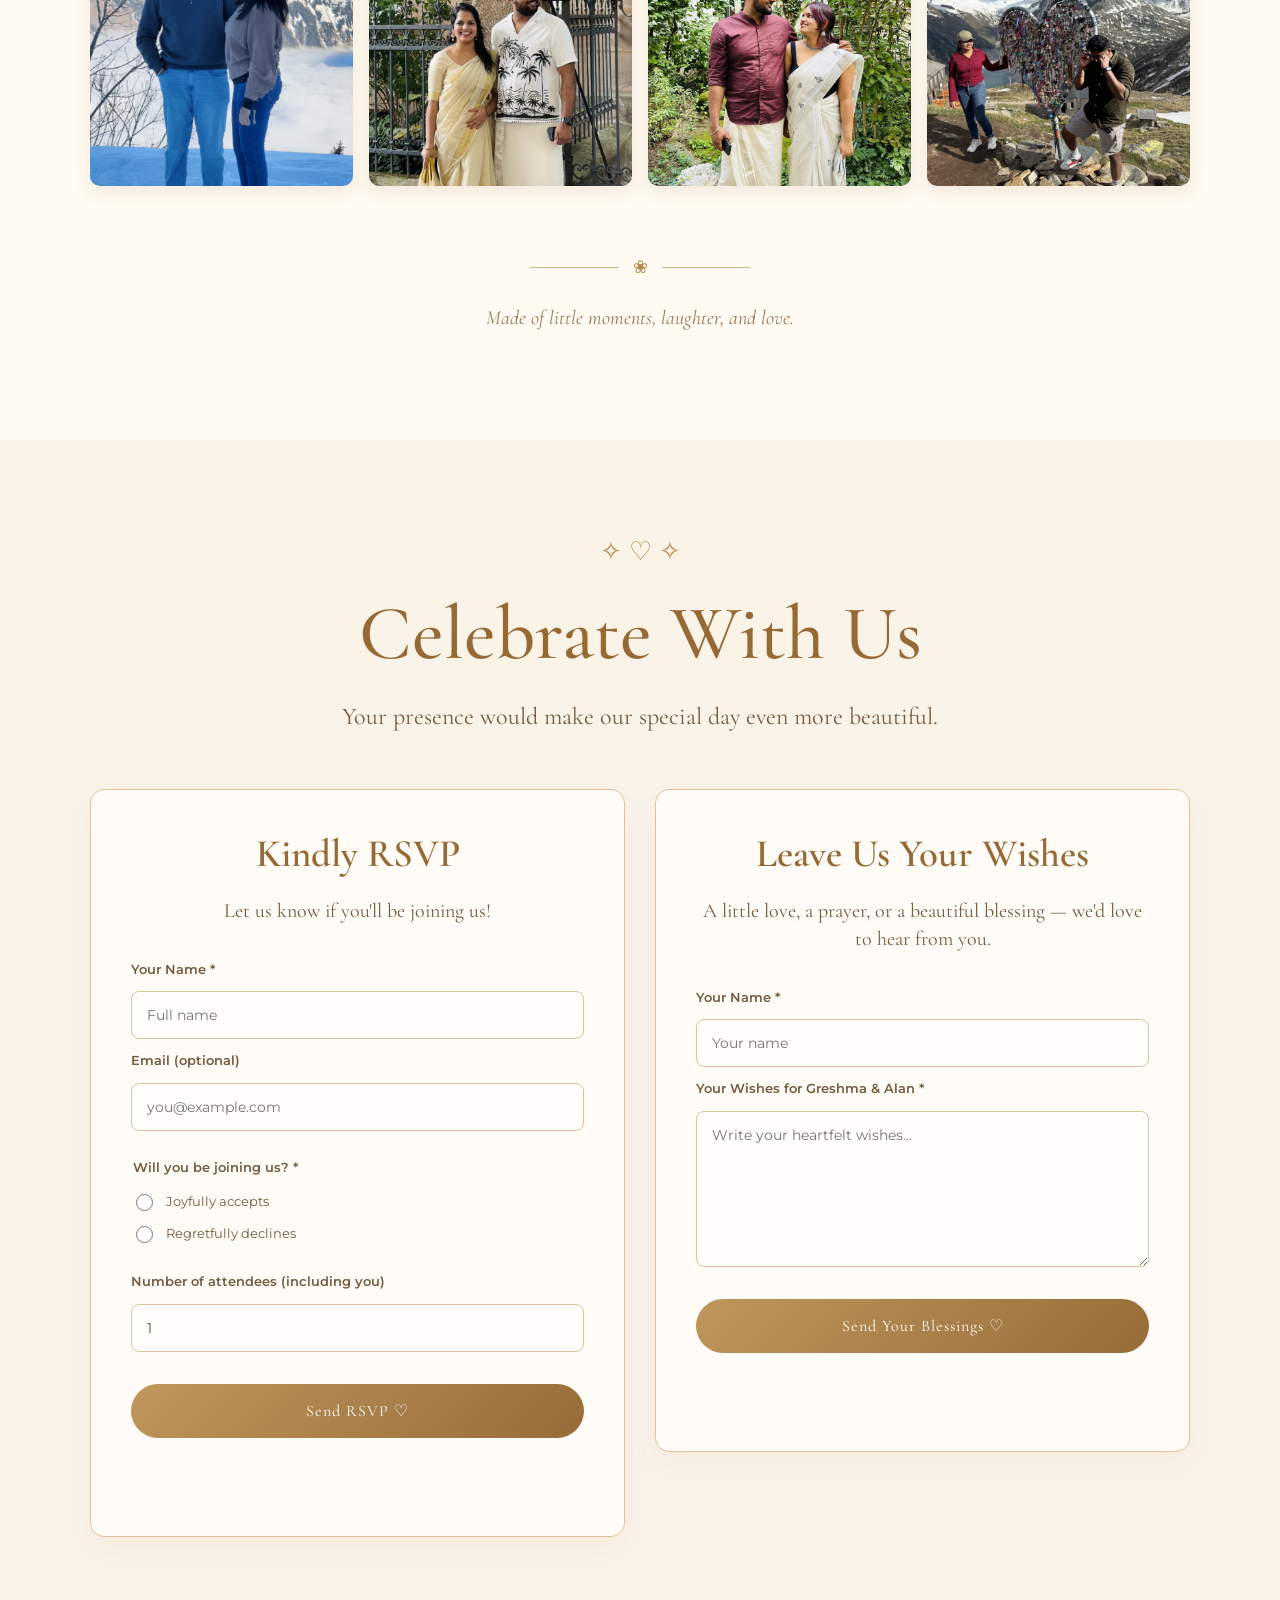
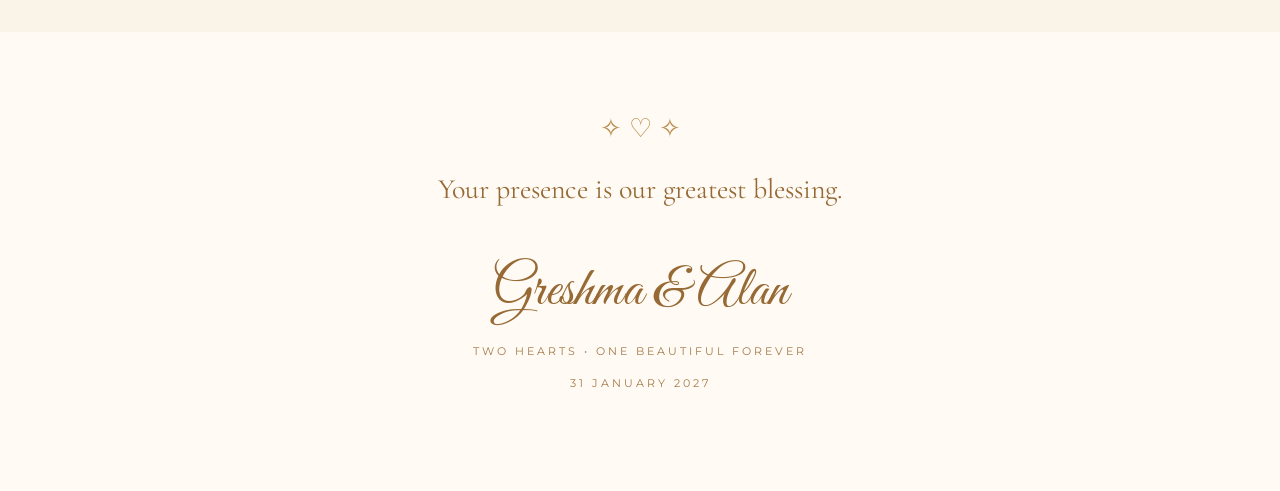
==== commit 1db32c04: "Update reception venue to Koorthamala Marthoma Parish Hall Replaced the old Manimala Parish Hall nam" ====
--- a/index.html
+++ b/index.html
@@ -265,7 +265,7 @@
           </p>
 
           <p class="event-location">
-            Manimala Parish Hall<br>Othera
+            Koorthamala Marthoma Parish Hall
           </p>
 
           <p class="event-description">
@@ -273,7 +273,7 @@
             and beautiful memories.
           </p>
 
-          <a class="map-link" href="https://maps.app.goo.gl/RdBXwrm5ipWKzWK2A" target="_blank" rel="noopener">Open in Google Maps</a>
+          <a class="map-link" href="https://www.google.com/maps/search/?api=1&query=Koorthamala+Marthoma+Parish+Hall" target="_blank" rel="noopener">Open in Google Maps</a>
         </article>
 
       </div>
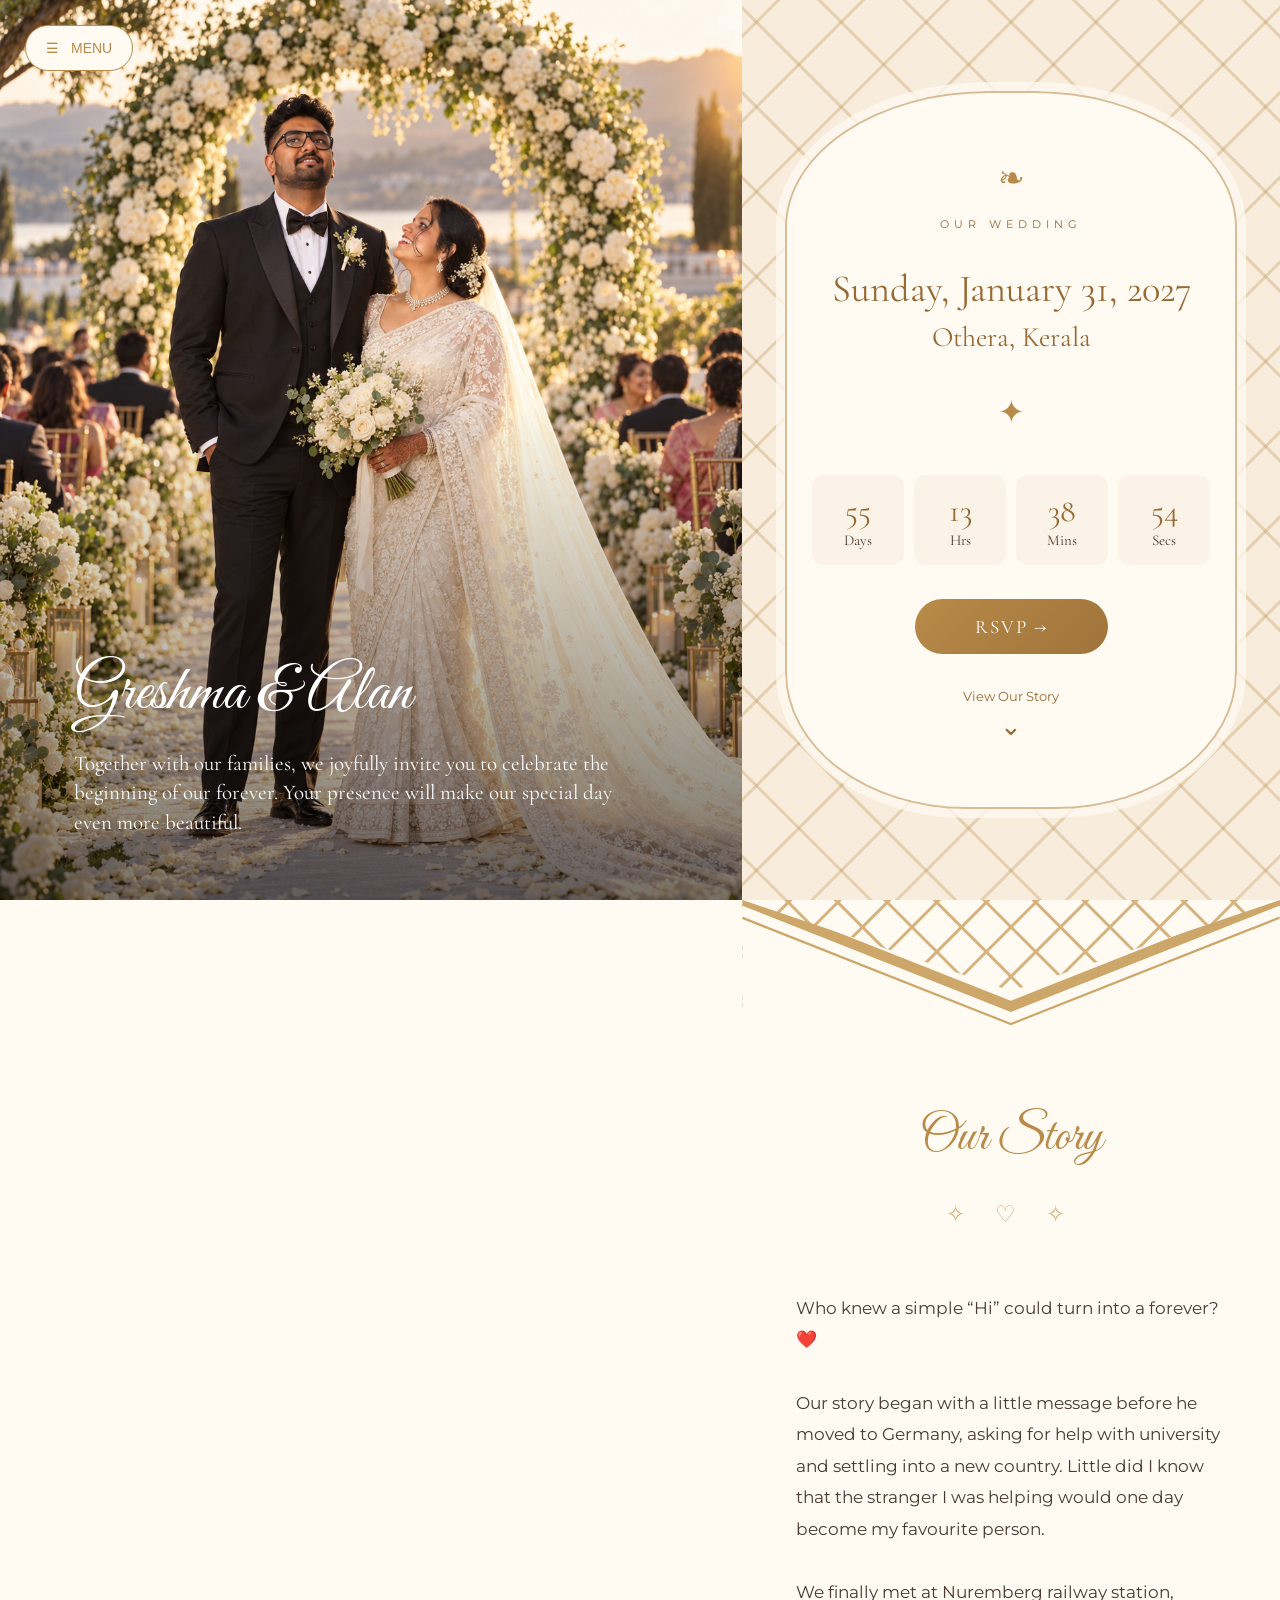
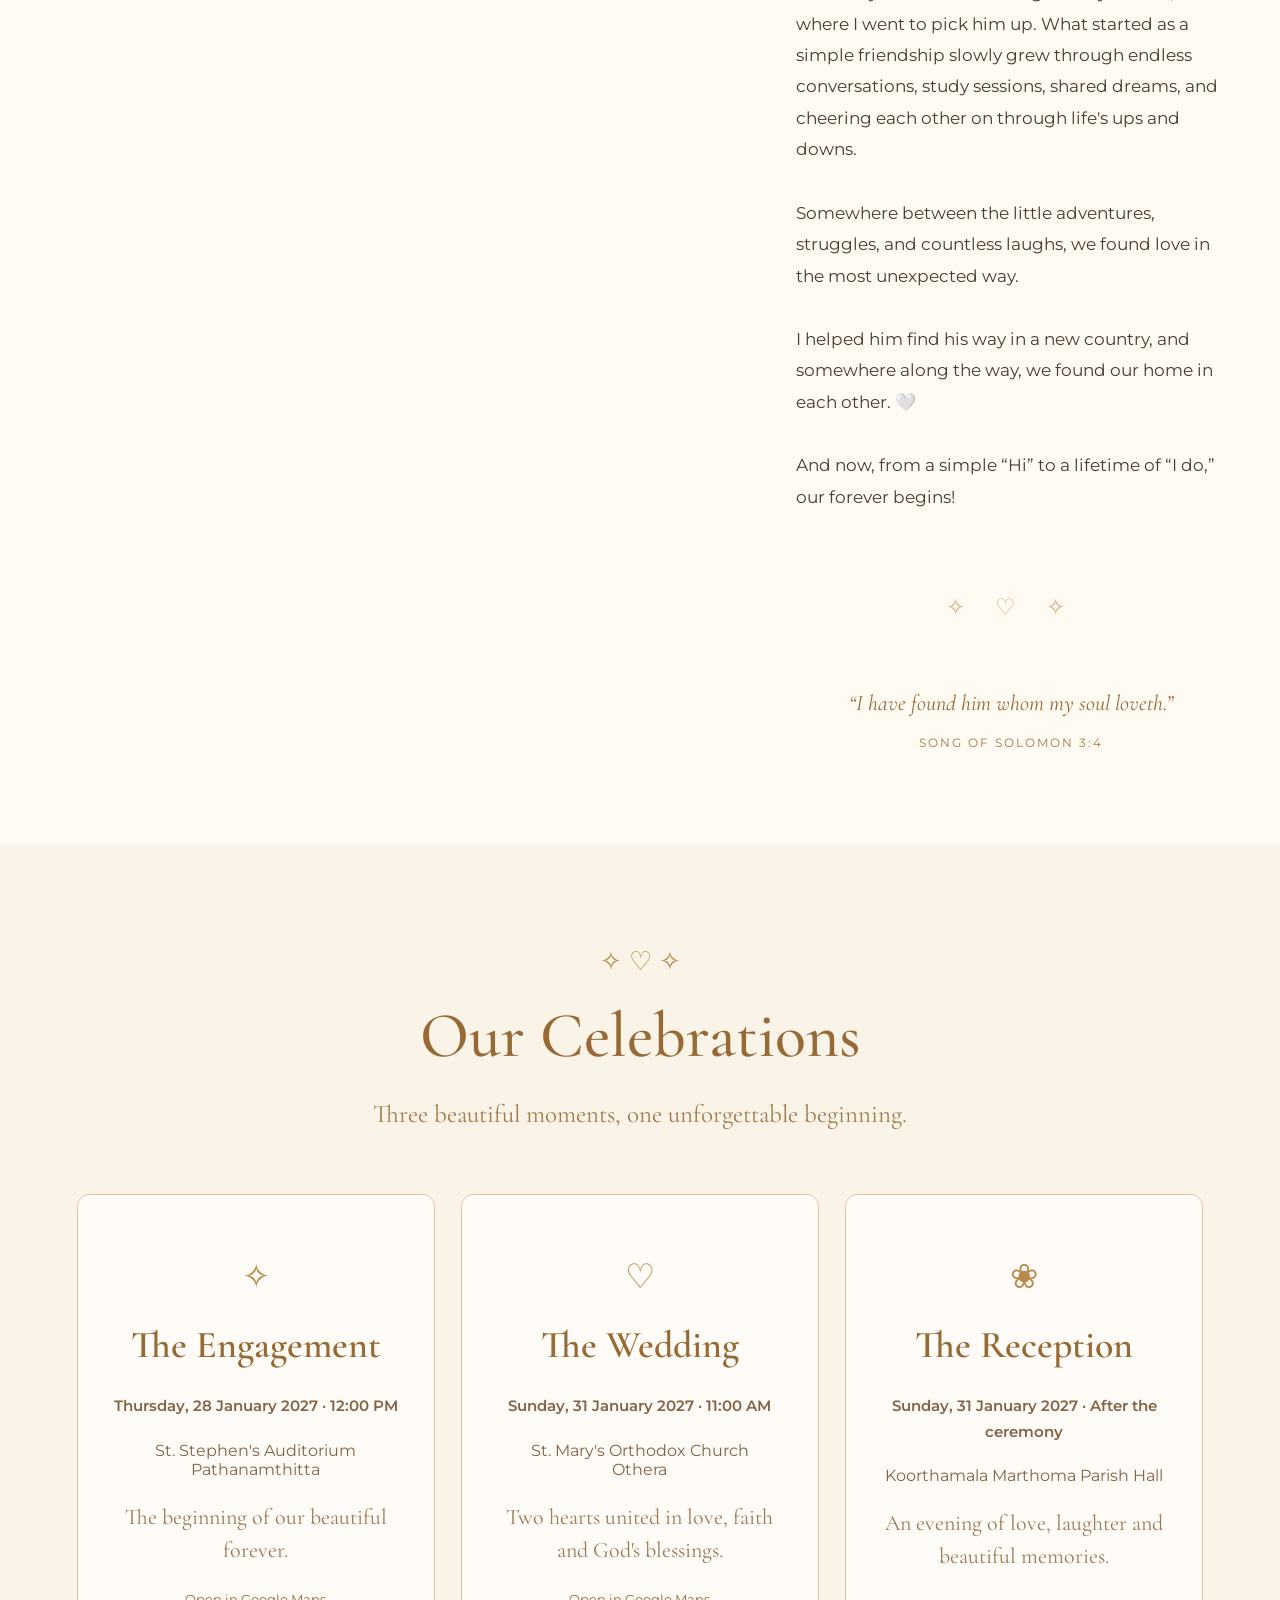
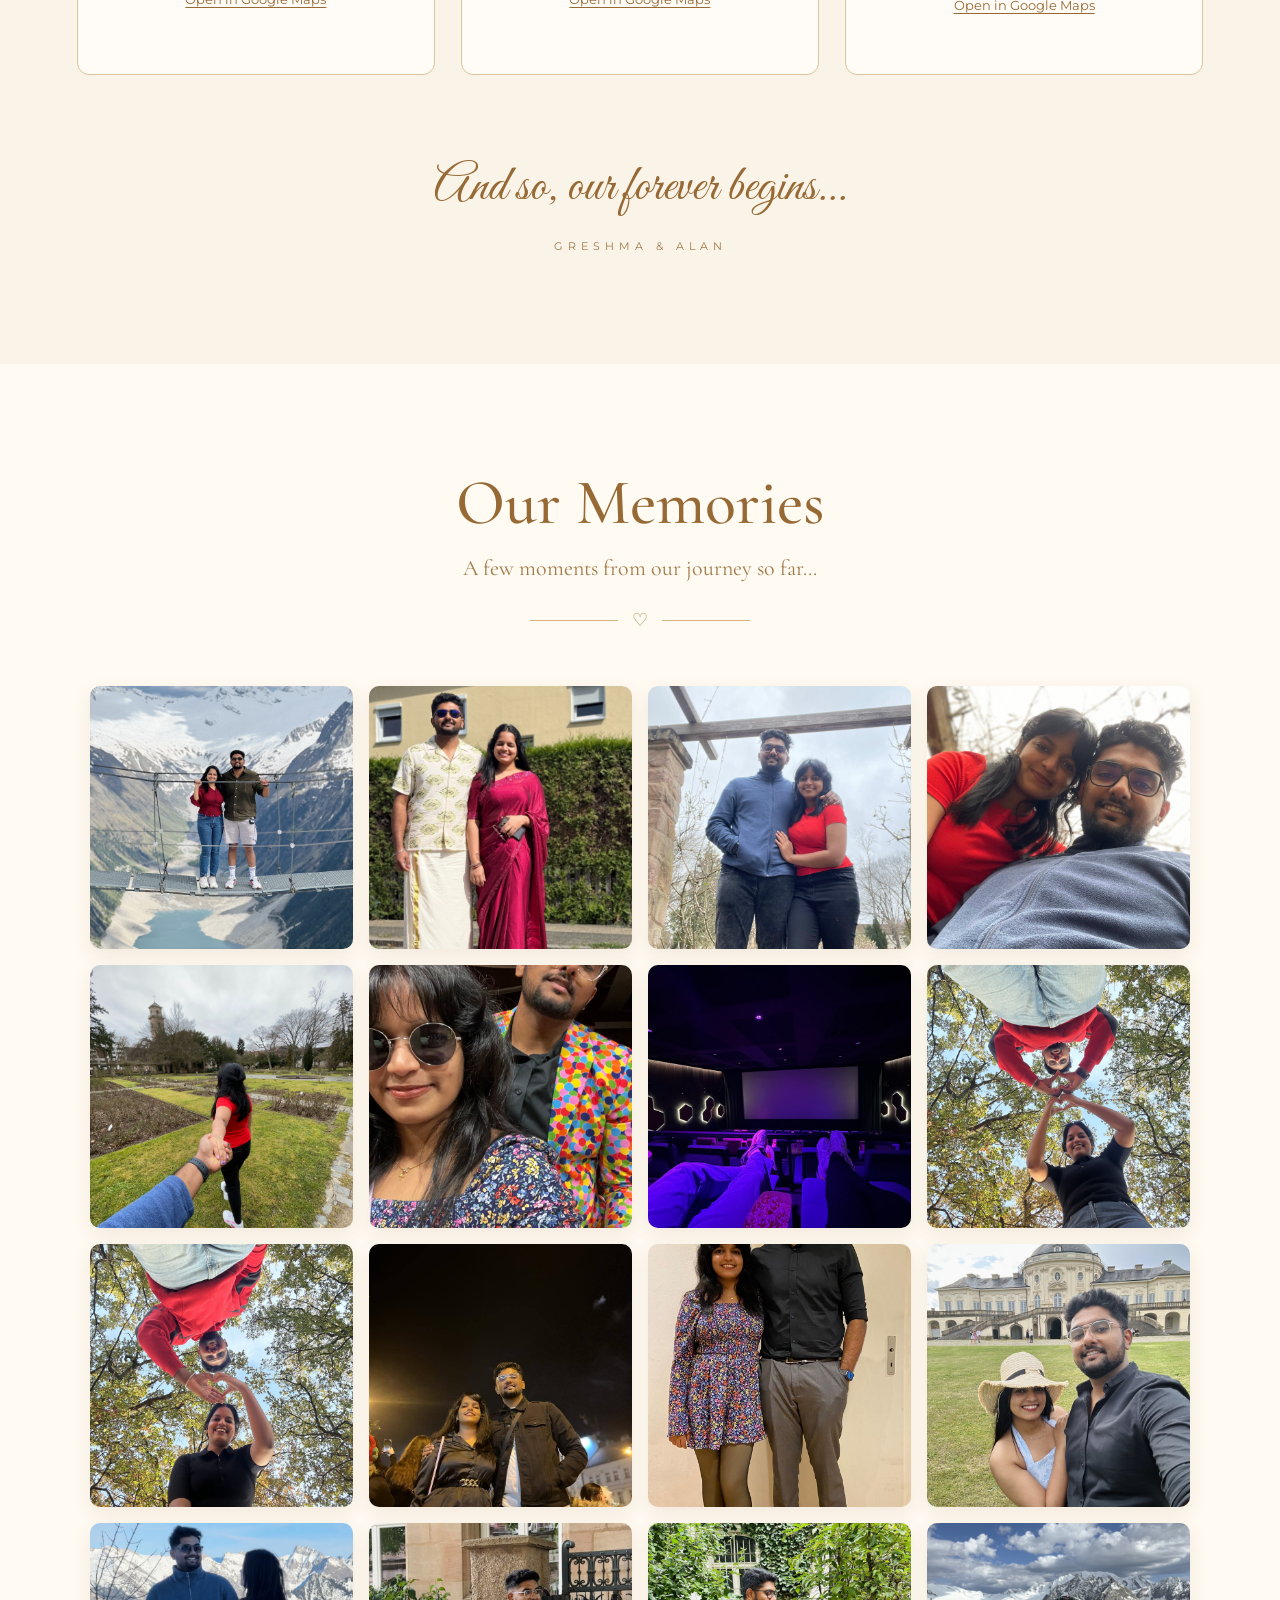
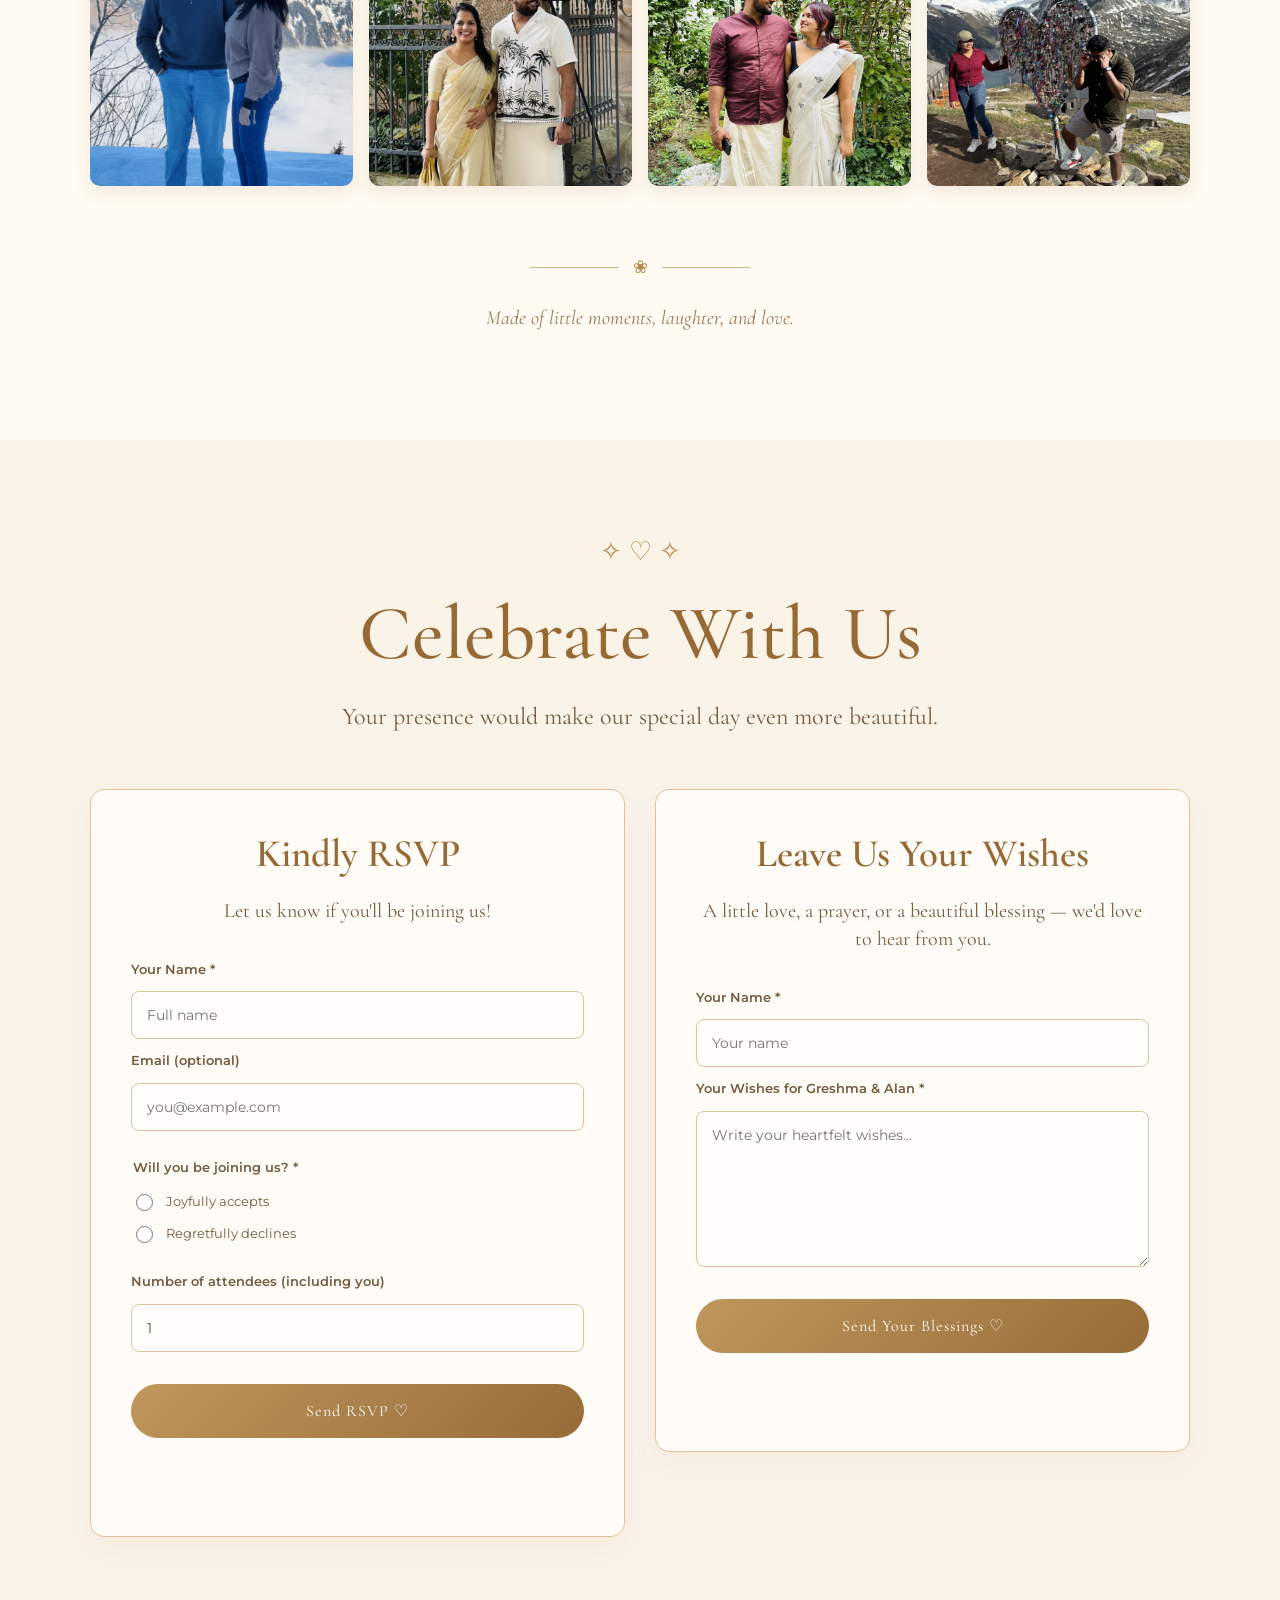
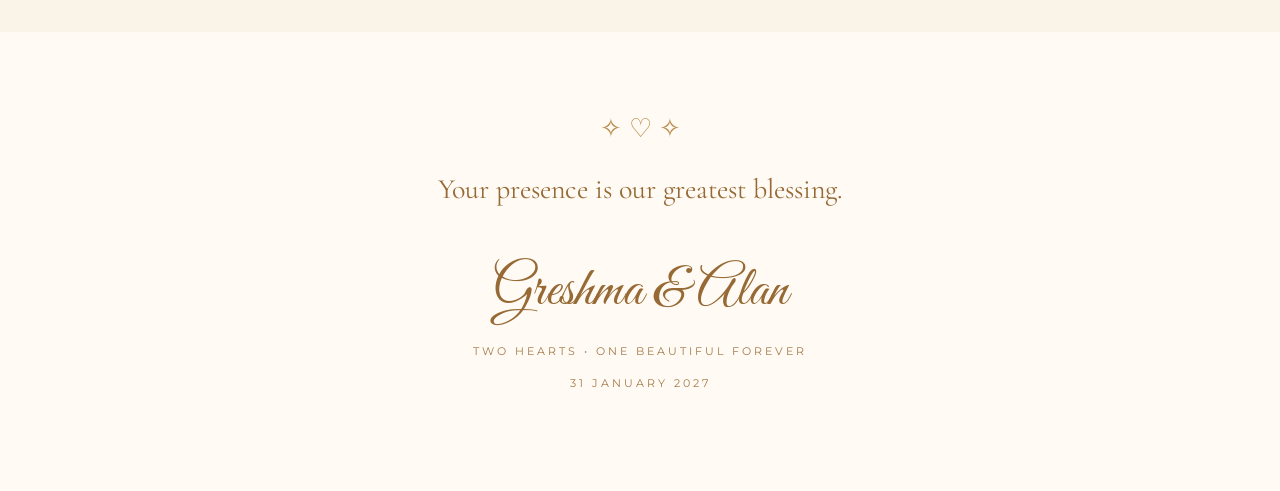
==== commit 6770ecc9: "Add prev/next navigation and swipe support to photo lightbox Adds arrow buttons on either side of th" ====
--- a/index.html
+++ b/index.html
@@ -404,7 +404,15 @@
         &times;
       </button>
 
+      <button class="lightbox-nav lightbox-prev" type="button" aria-label="Previous photo">
+        &#10094;
+      </button>
+
       <img id="lightboxImage" alt="" />
+
+      <button class="lightbox-nav lightbox-next" type="button" aria-label="Next photo">
+        &#10095;
+      </button>
 
     </div>
 
--- a/style.css
+++ b/style.css
@@ -629,6 +629,36 @@
   cursor: pointer;
 }
 
+.lightbox-nav {
+  position: absolute;
+  top: 50%;
+  transform: translateY(-50%);
+  width: 52px;
+  height: 52px;
+  border: 0;
+  border-radius: 50%;
+  background: rgba(255, 255, 255, 0.12);
+  color: white;
+  font-size: 20px;
+  display: flex;
+  align-items: center;
+  justify-content: center;
+  cursor: pointer;
+  transition: background 0.2s ease;
+}
+
+.lightbox-nav:hover {
+  background: rgba(255, 255, 255, 0.25);
+}
+
+.lightbox-prev {
+  left: 20px;
+}
+
+.lightbox-next {
+  right: 20px;
+}
+
 /* RSVP AND WISHES */
 
 .guest-section {
@@ -962,6 +992,20 @@
     font-size: 34px;
   }
 
+  .lightbox-nav {
+    width: 42px;
+    height: 42px;
+    font-size: 16px;
+  }
+
+  .lightbox-prev {
+    left: 8px;
+  }
+
+  .lightbox-next {
+    right: 8px;
+  }
+
   .guest-section {
     padding: 65px 5%;
   }
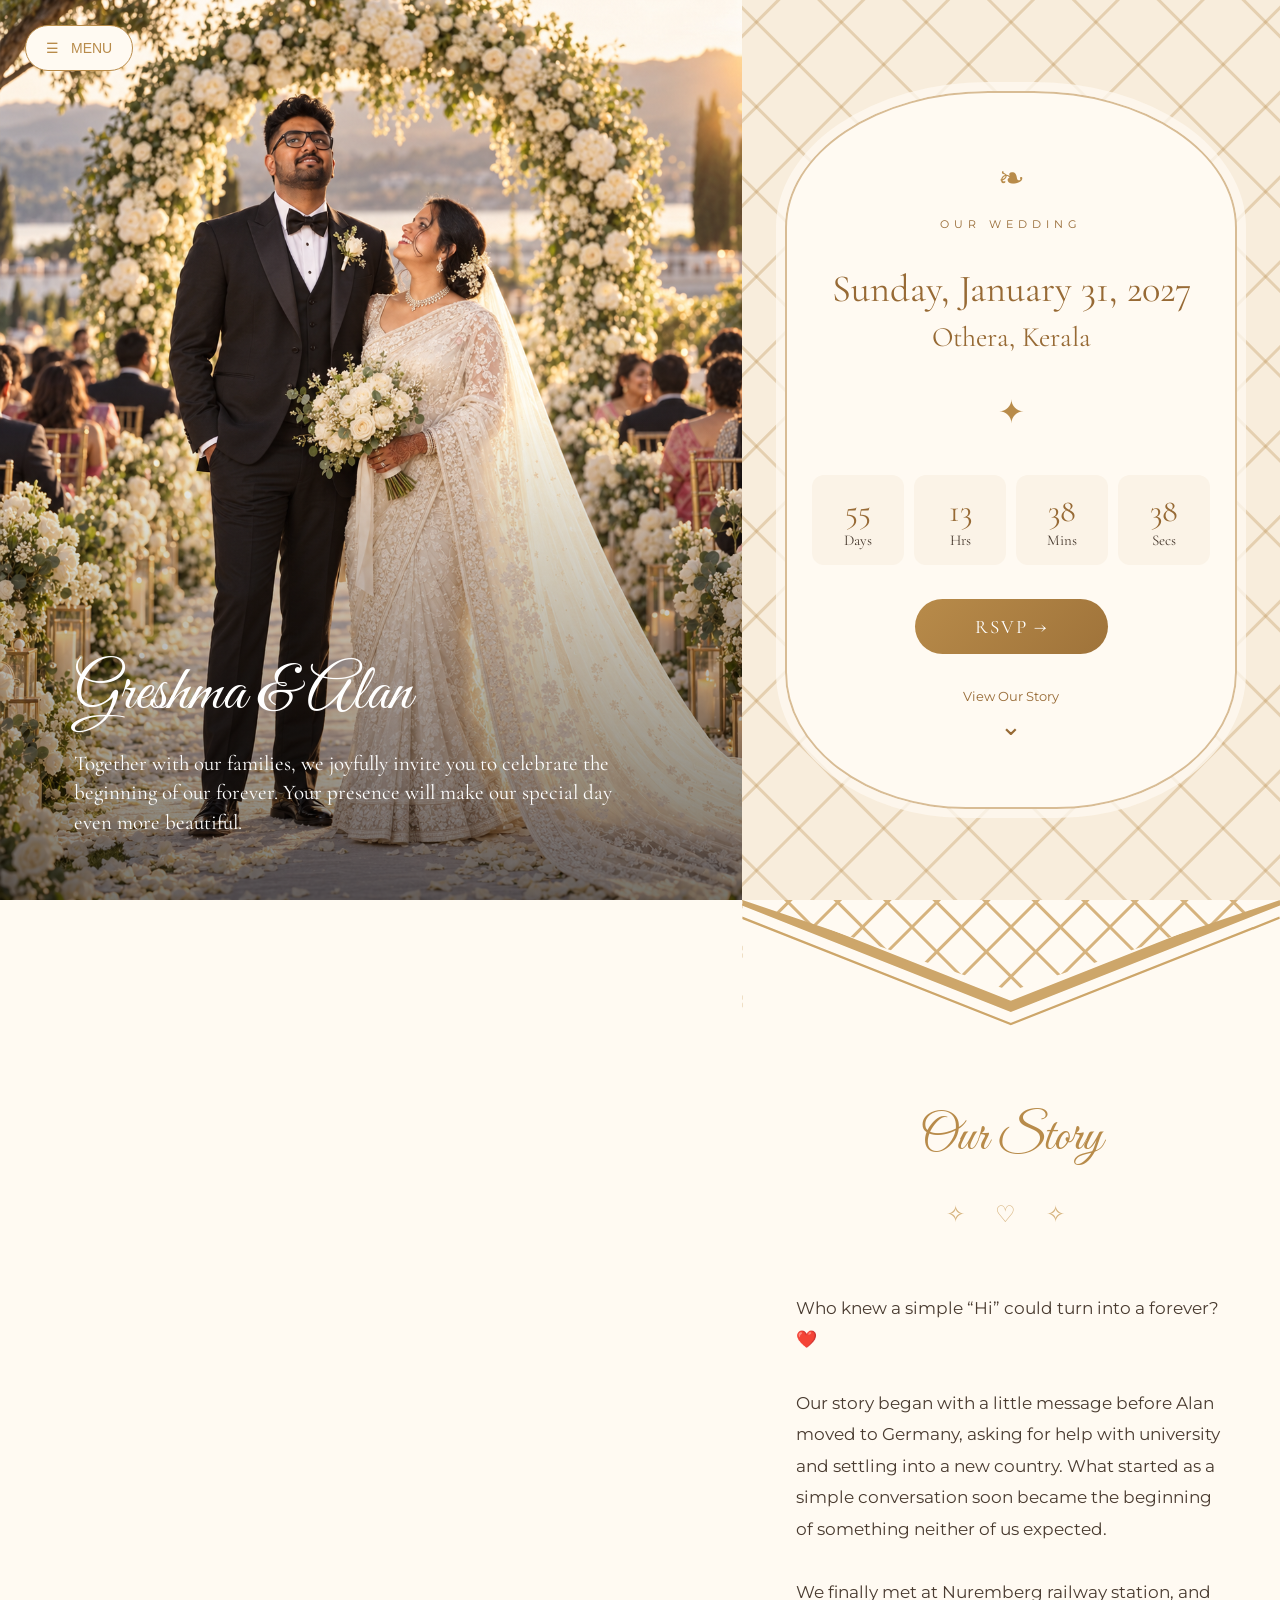
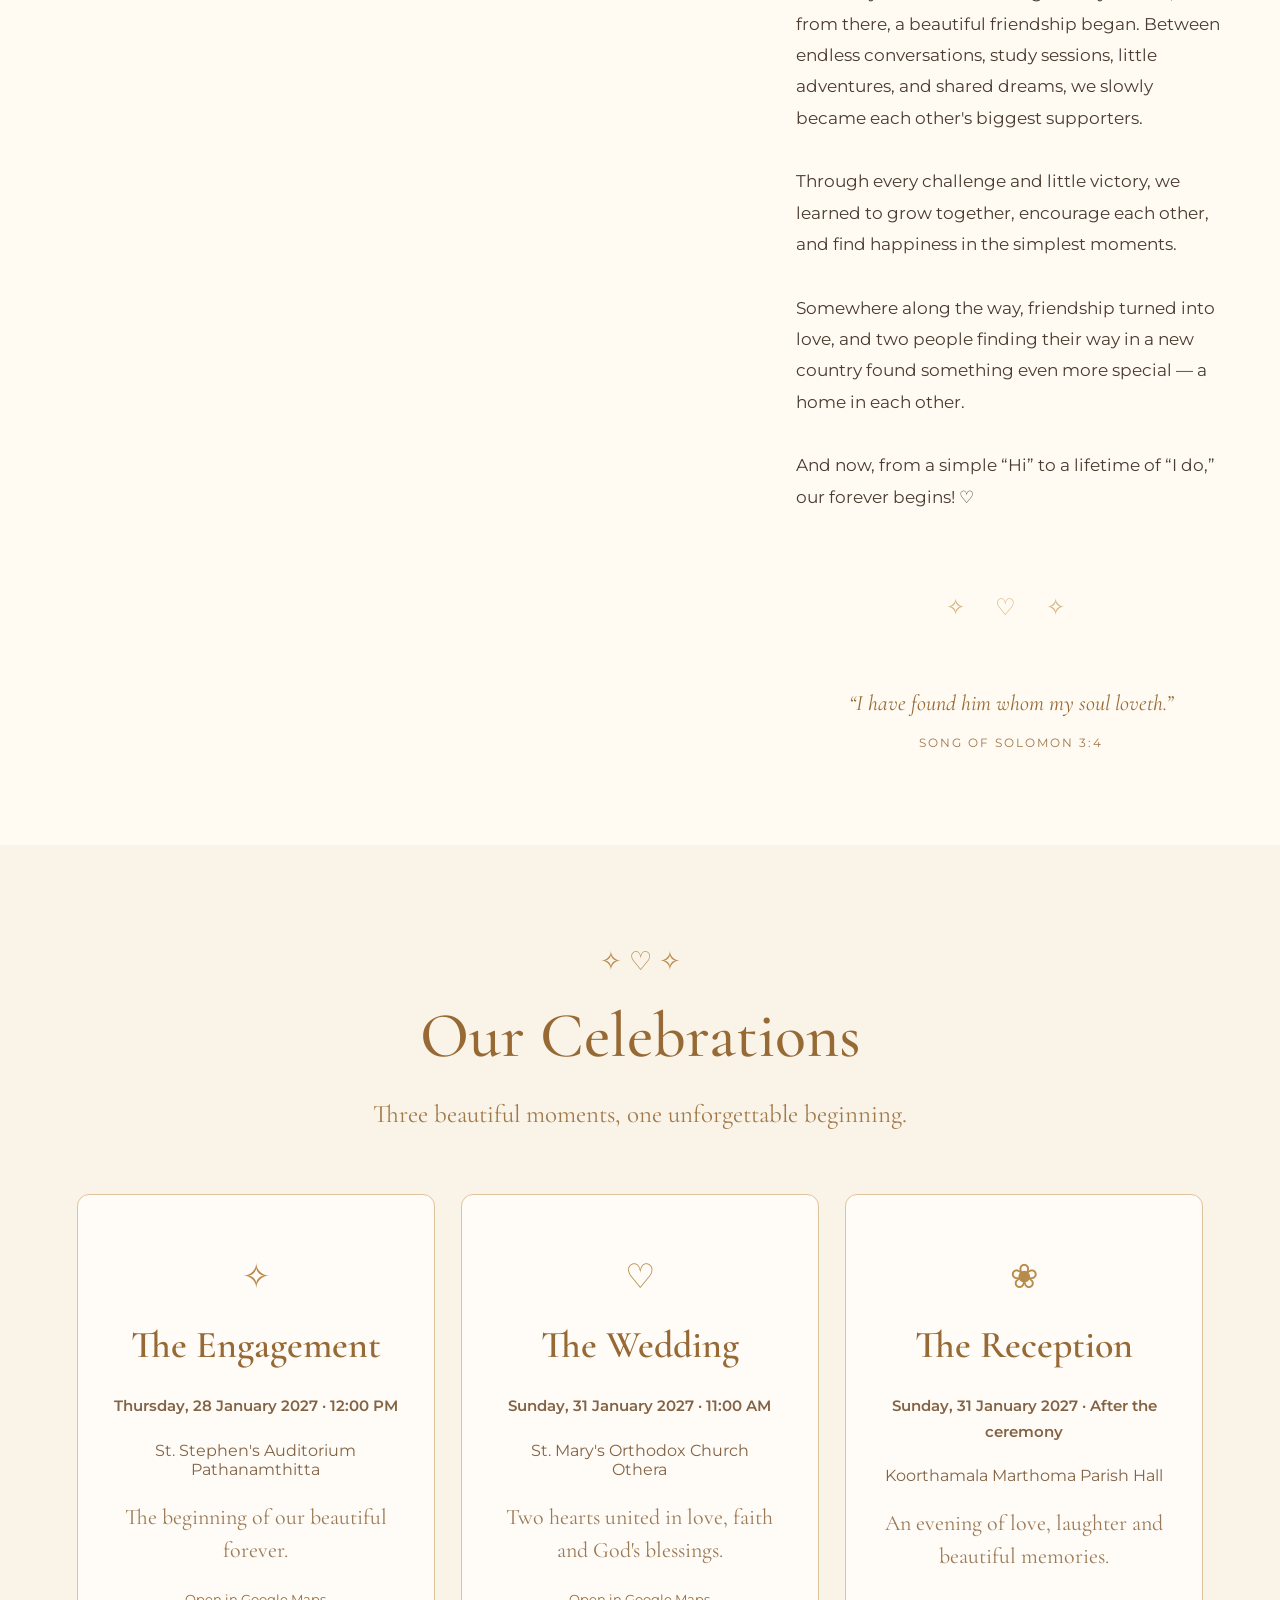
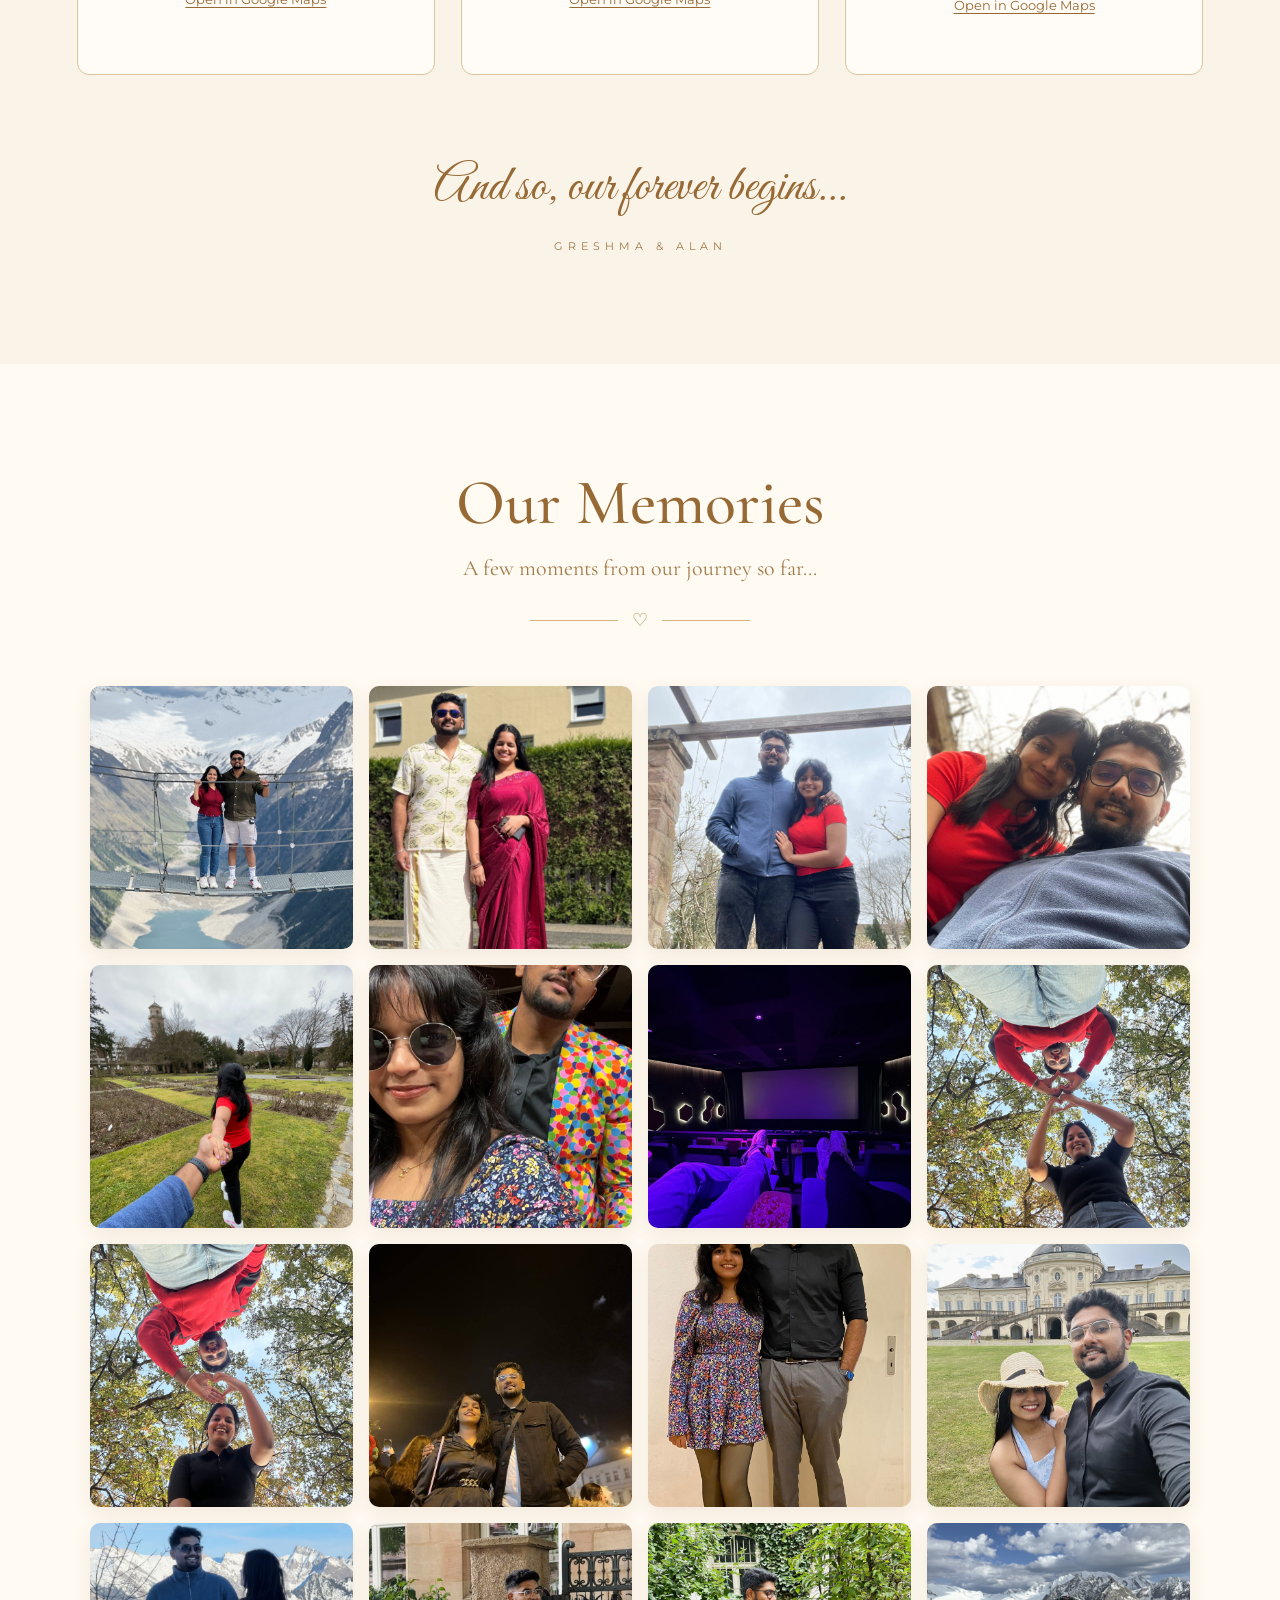
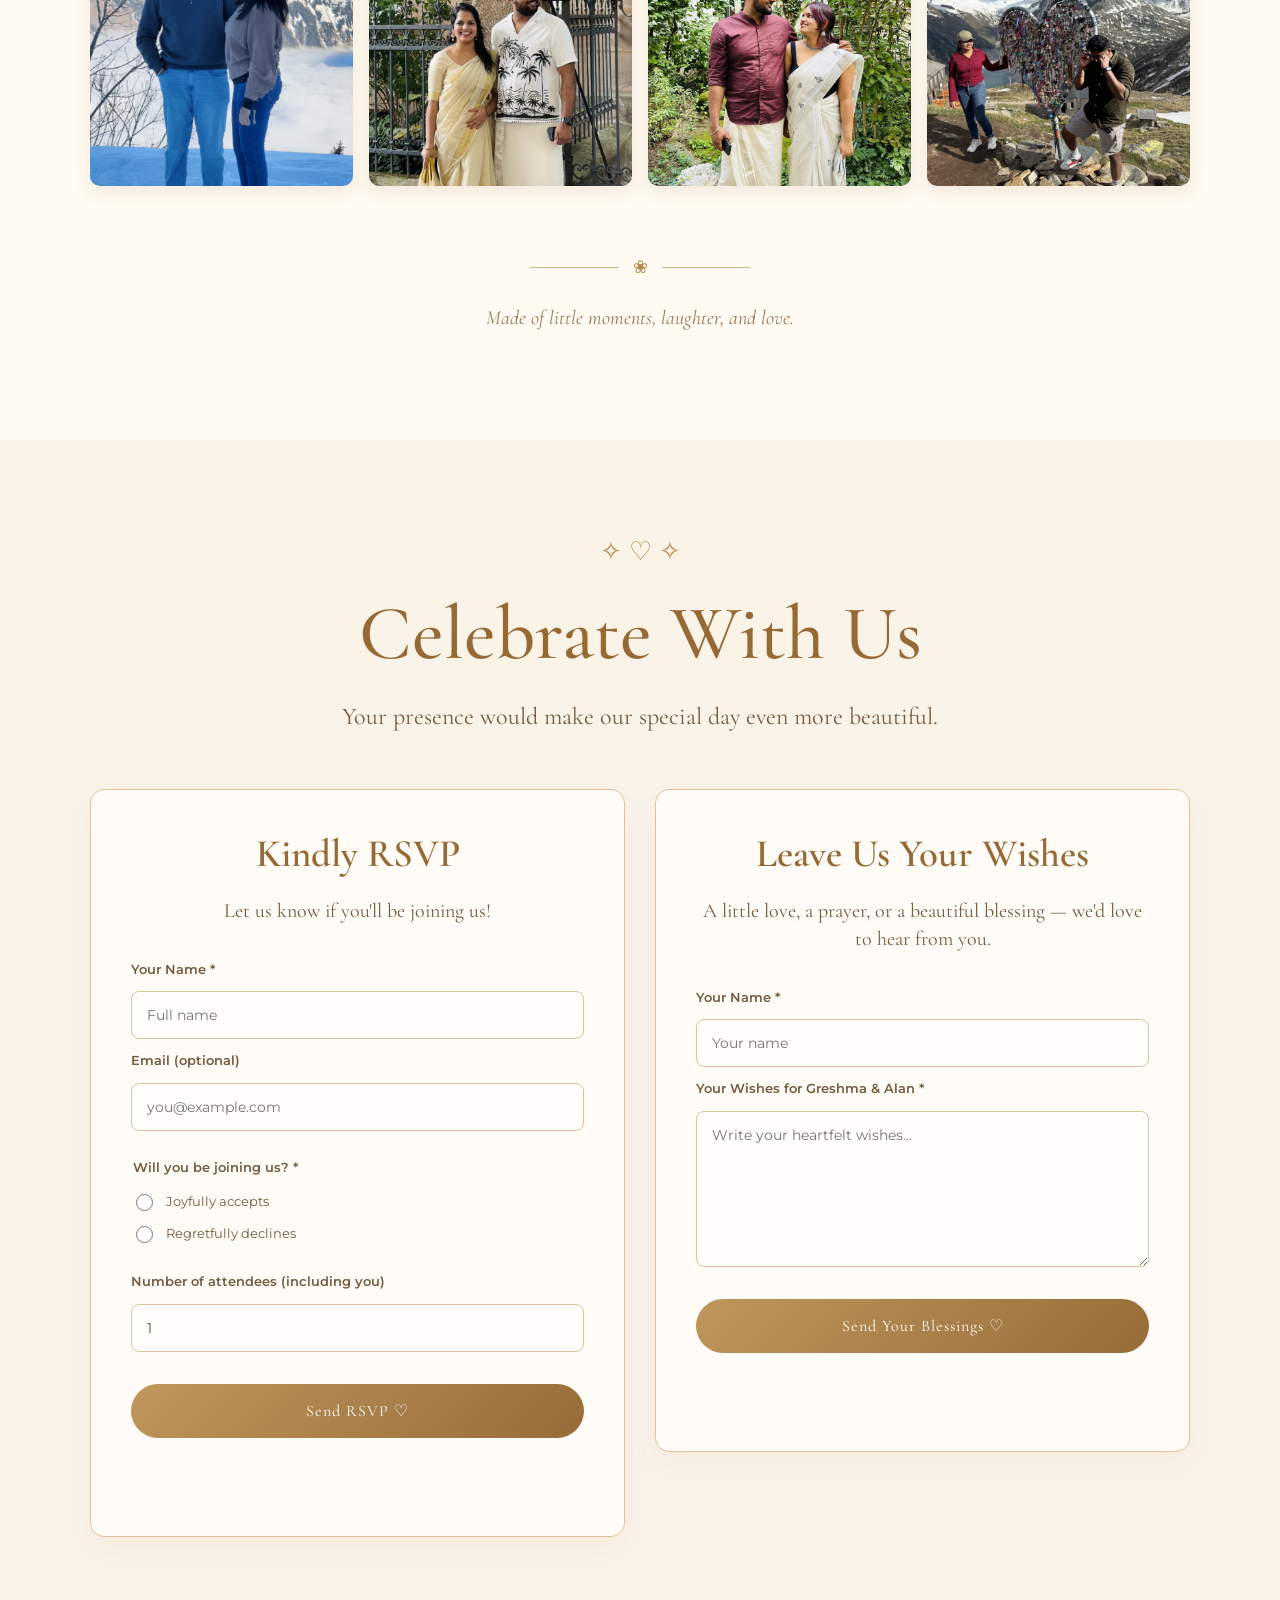
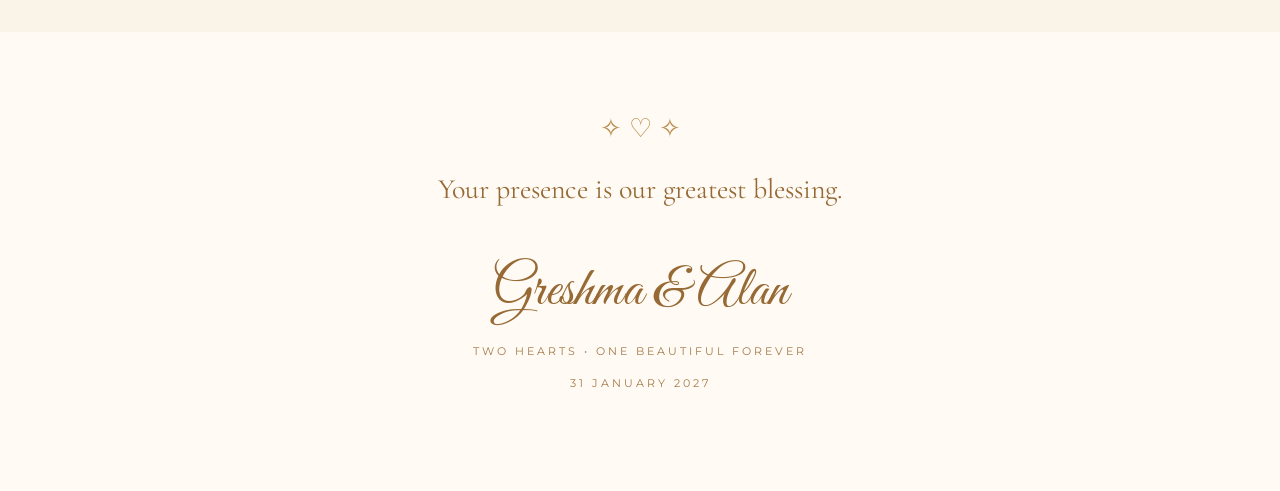
==== commit c5a87b7d: "Wedding invitation site" ====
--- a/index.html
+++ b/index.html
@@ -163,23 +163,23 @@
             </p>
 
             <p>
-              Our story began with a little message before he moved to Germany, asking for help with university and settling into a new country. Little did I know that the stranger I was helping would one day become my favourite person.
+              Our story began with a little message before Alan moved to Germany, asking for help with university and settling into a new country. What started as a simple conversation soon became the beginning of something neither of us expected.
             </p>
 
             <p>
-              We finally met at Nuremberg railway station, where I went to pick him up. What started as a simple friendship slowly grew through endless conversations, study sessions, shared dreams, and cheering each other on through life's ups and downs.
+              We finally met at Nuremberg railway station, and from there, a beautiful friendship began. Between endless conversations, study sessions, little adventures, and shared dreams, we slowly became each other's biggest supporters.
             </p>
 
             <p>
-              Somewhere between the little adventures, struggles, and countless laughs, we found love in the most unexpected way.
+              Through every challenge and little victory, we learned to grow together, encourage each other, and find happiness in the simplest moments.
             </p>
 
             <p>
-              I helped him find his way in a new country, and somewhere along the way, we found our home in each other. 🤍
+              Somewhere along the way, friendship turned into love, and two people finding their way in a new country found something even more special — a home in each other.
             </p>
 
             <p>
-              And now, from a simple “Hi” to a lifetime of “I do,” our forever begins!
+              And now, from a simple “Hi” to a lifetime of “I do,” our forever begins! ♡
             </p>
 
           </div>
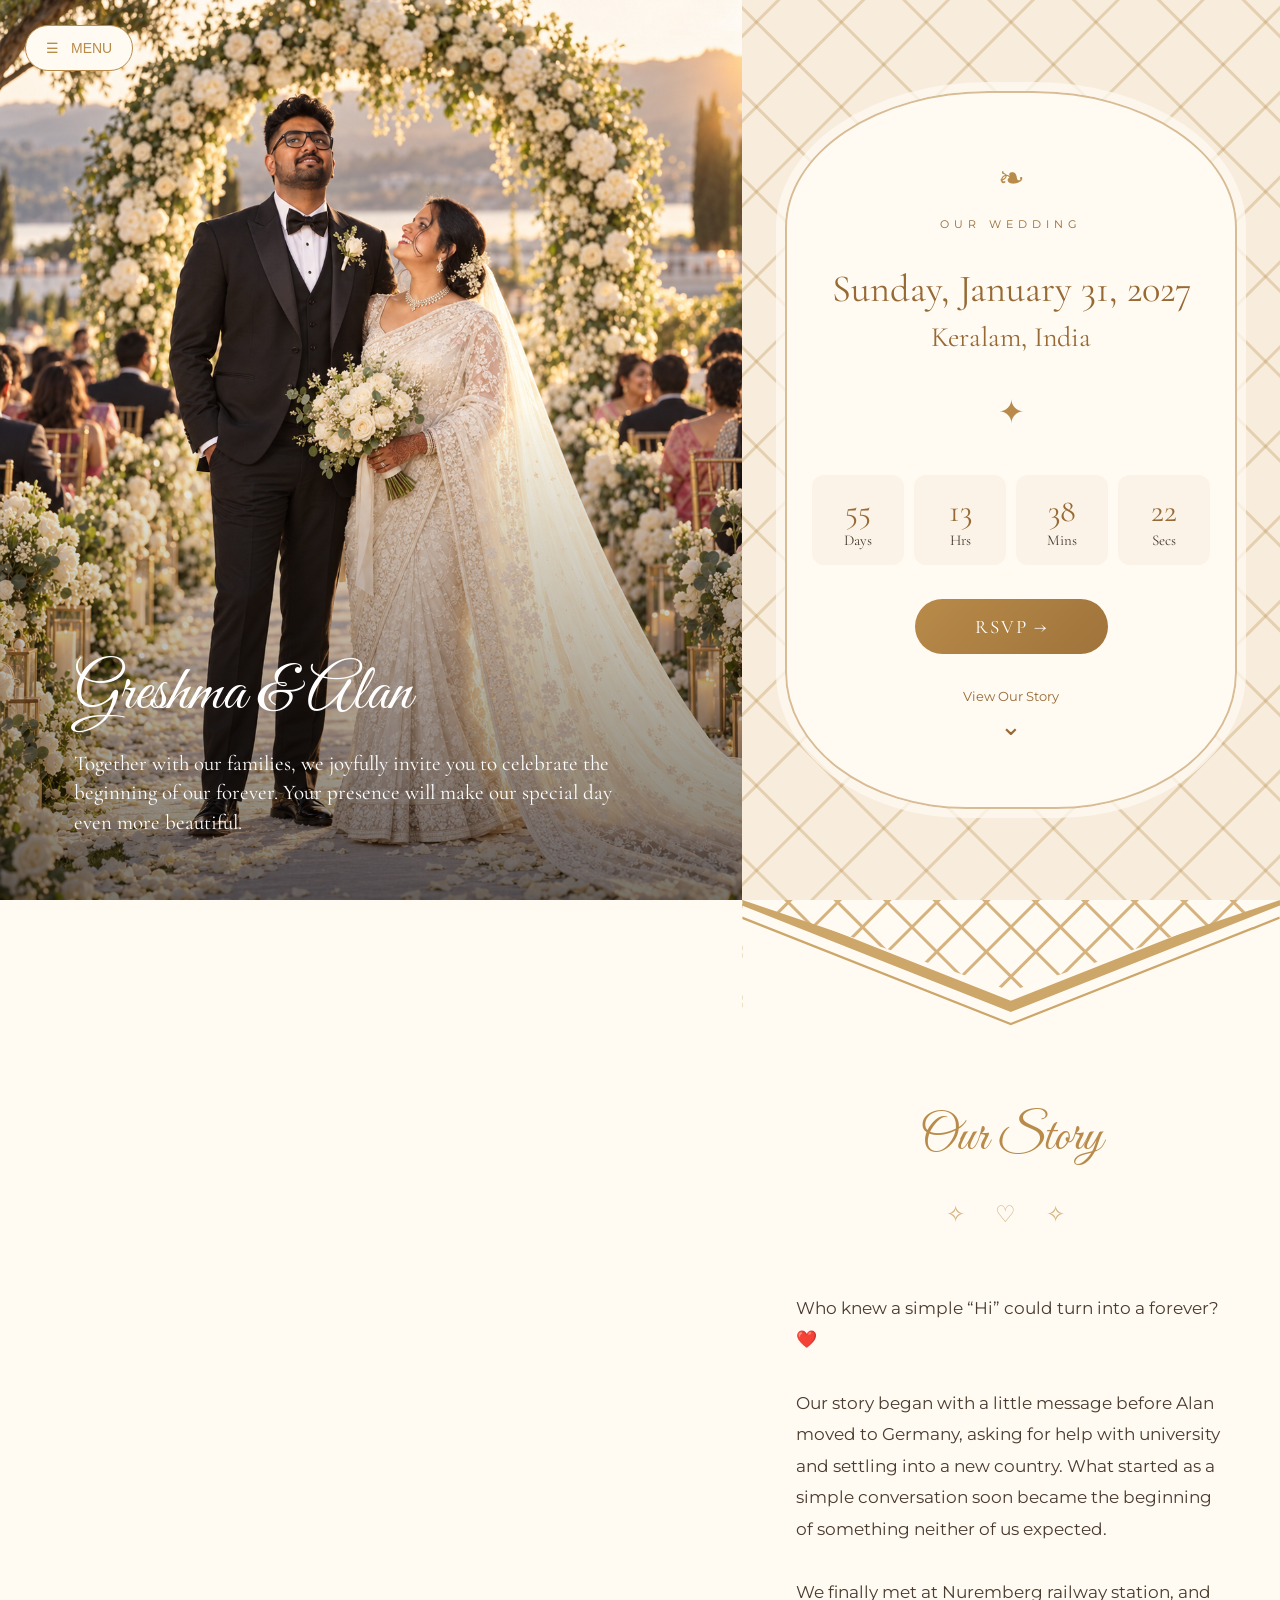
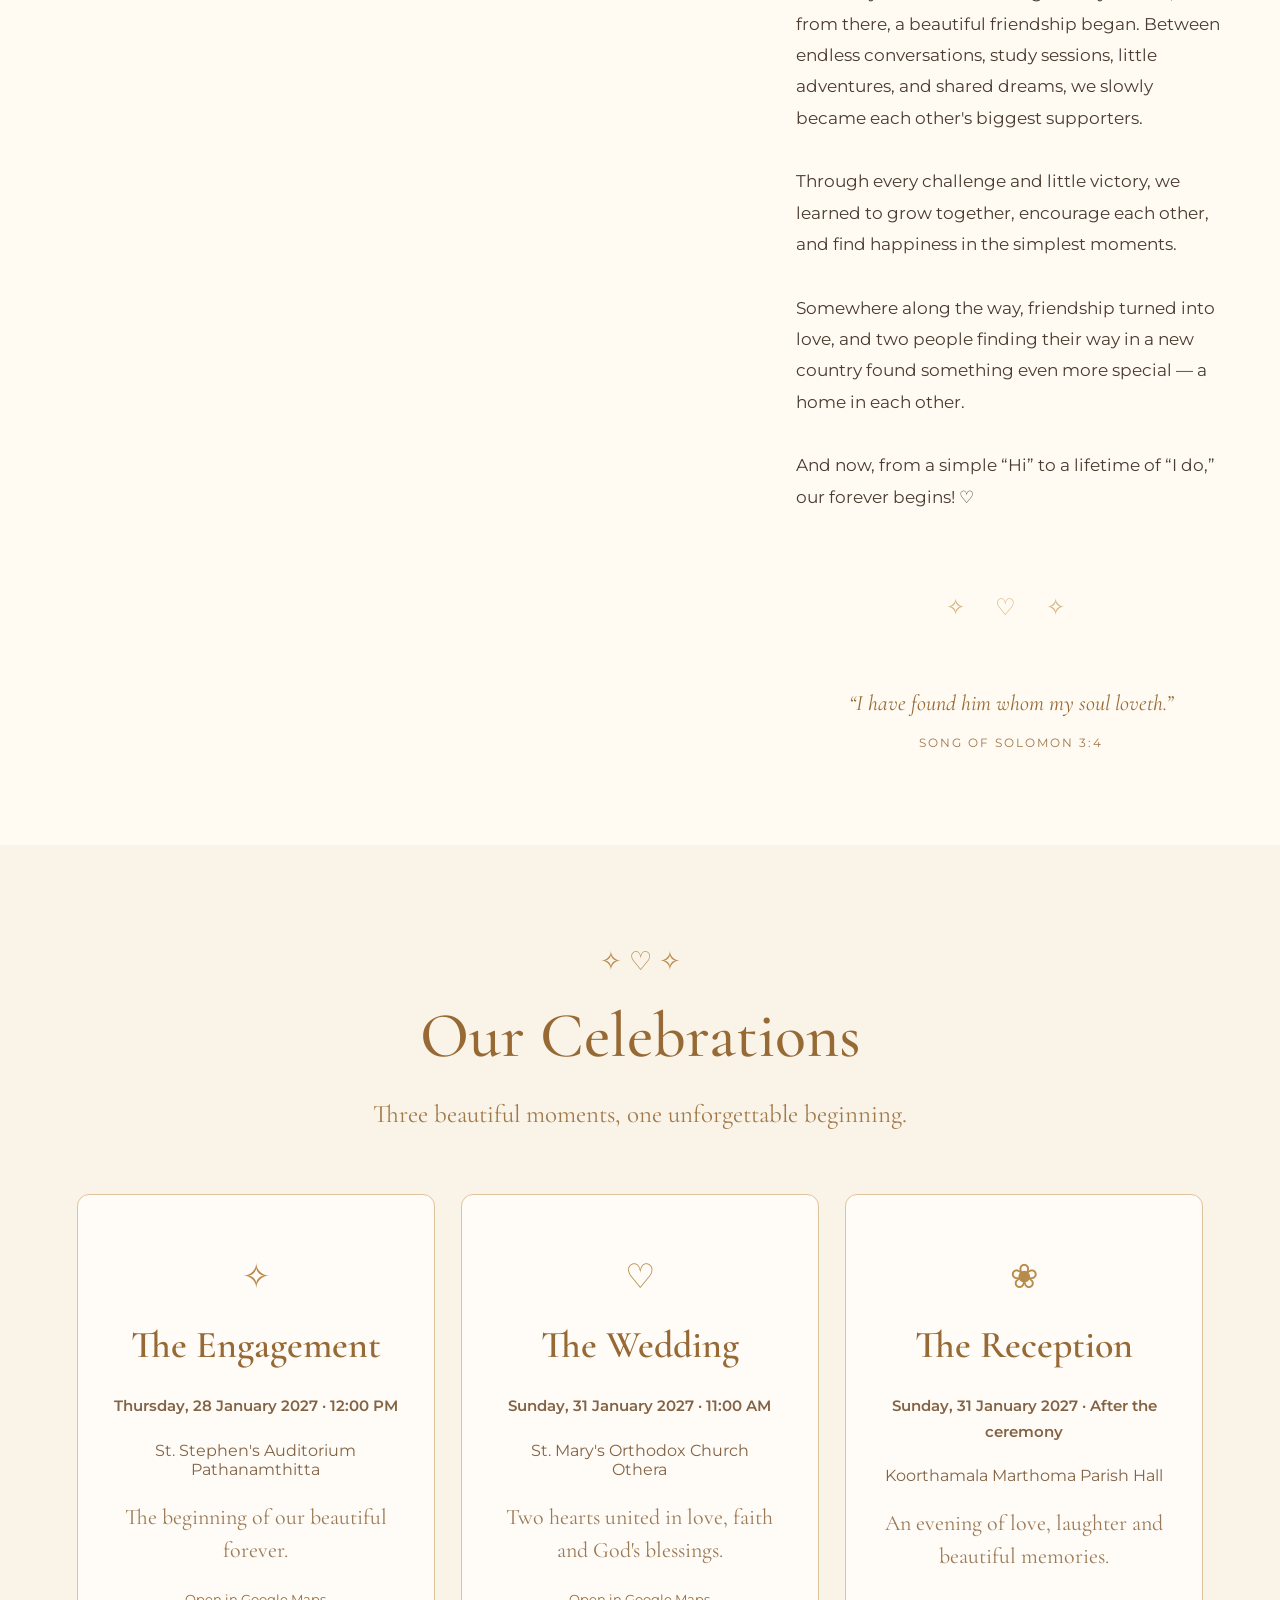
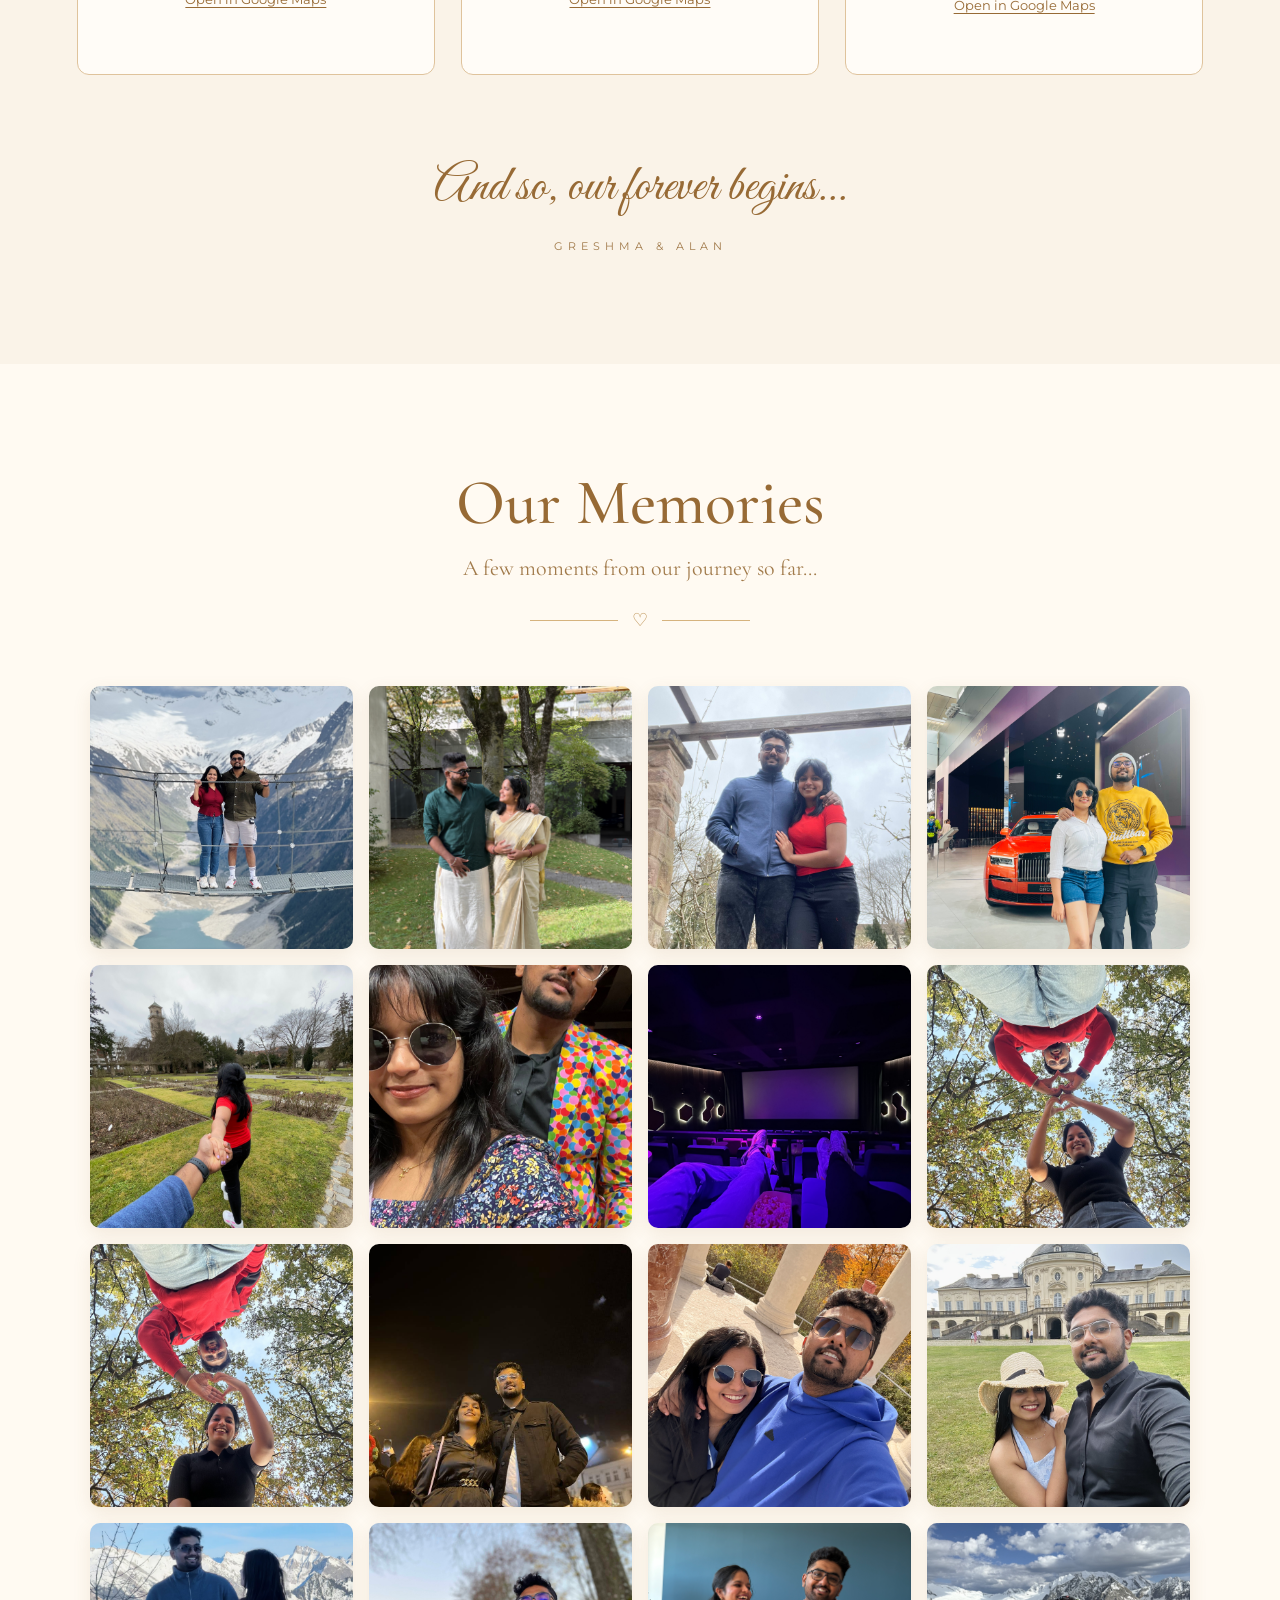
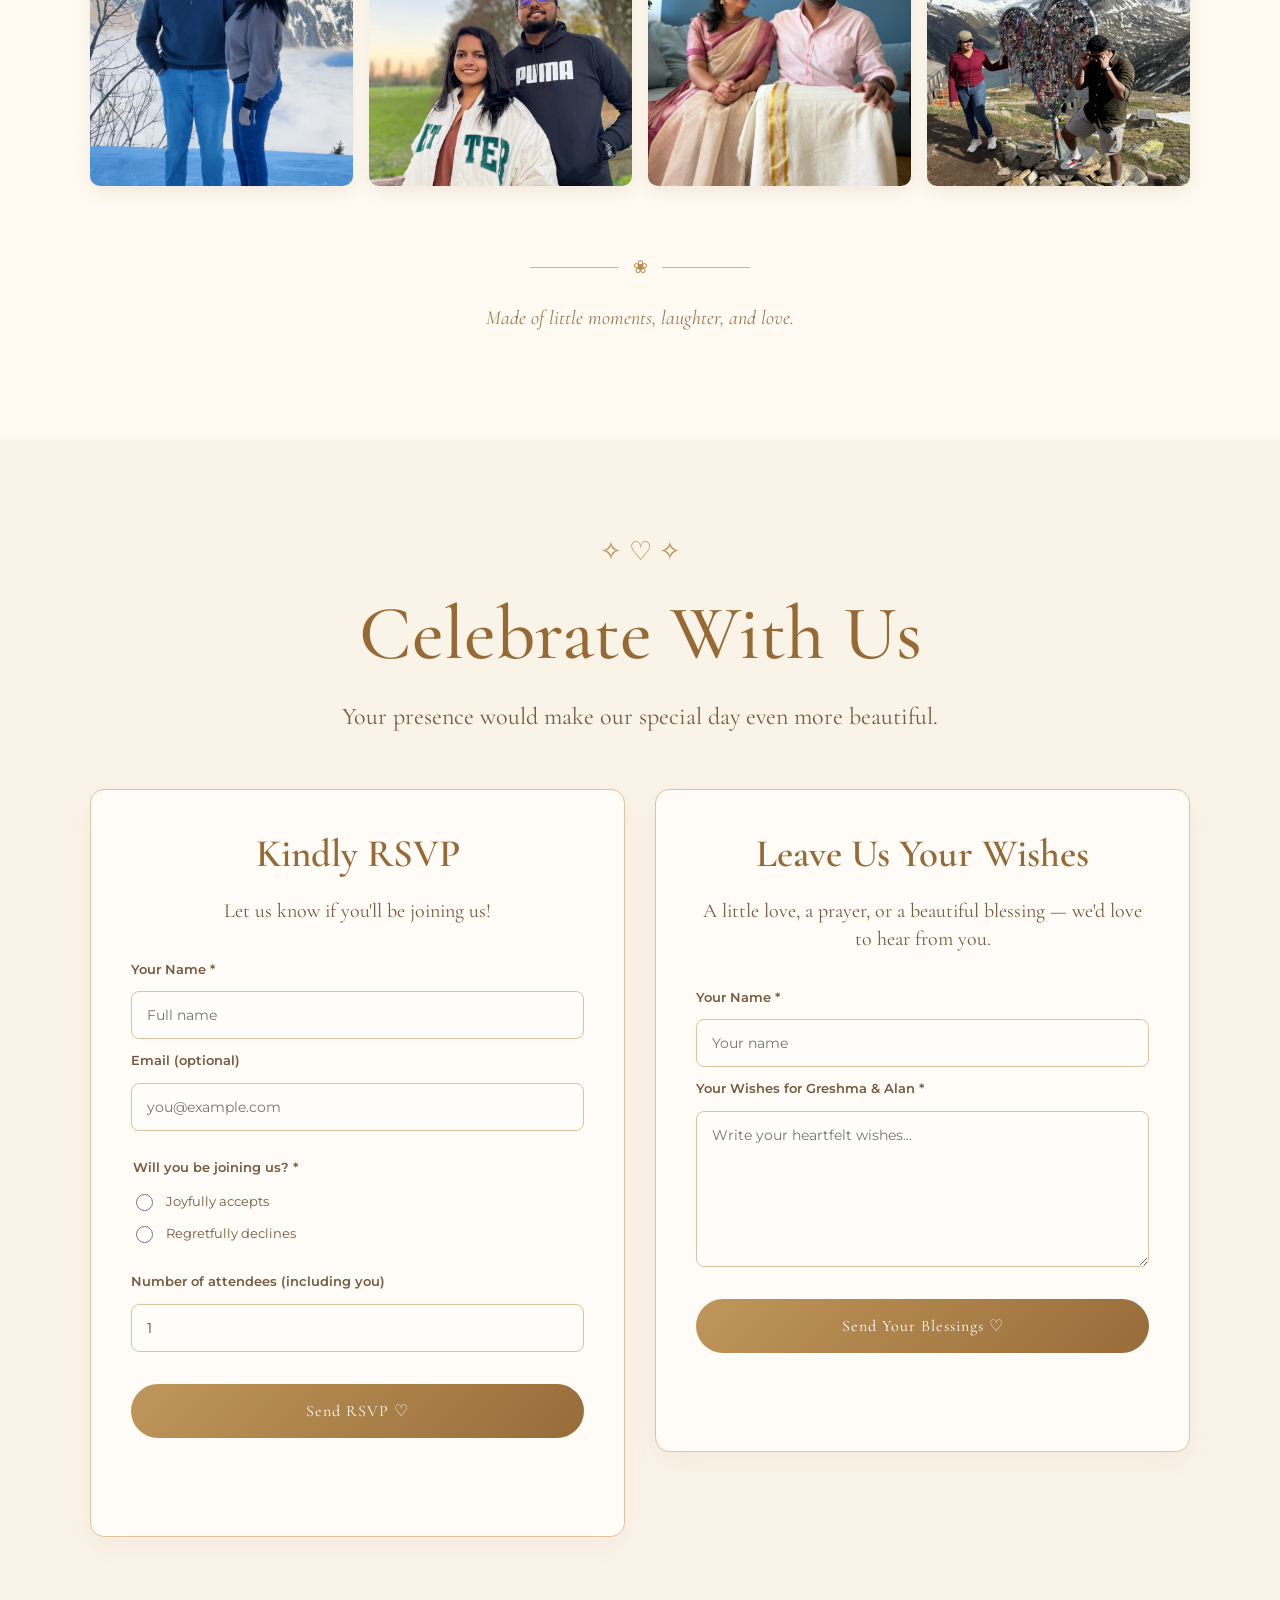
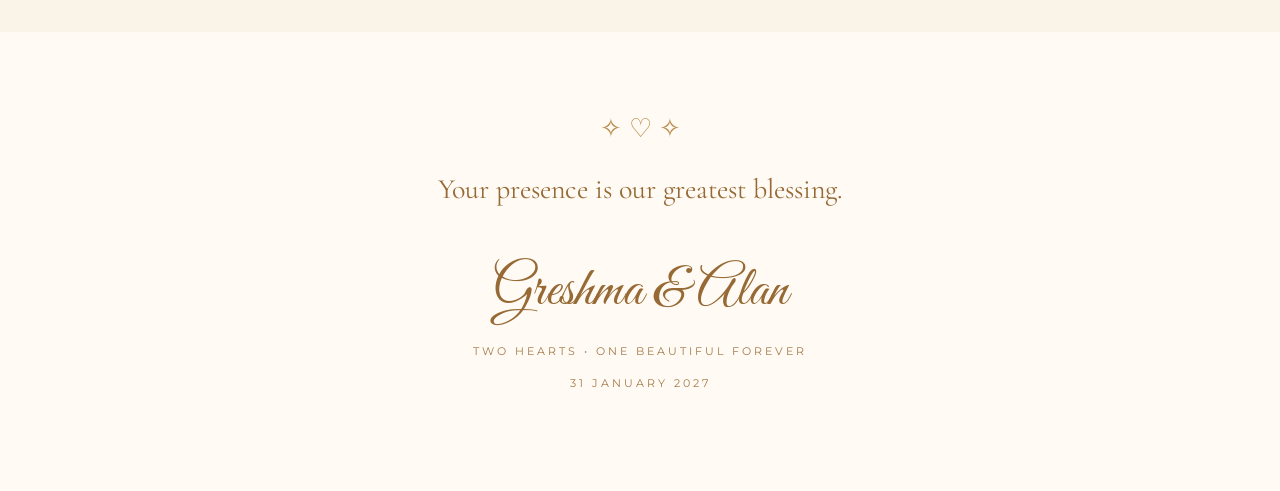
==== commit 87c5a106: "Update wedding card location to Keralam, India Co-Authored-By: Claude Sonnet 5 <noreply@anthropic.co" ====
--- a/index.html
+++ b/index.html
@@ -81,7 +81,7 @@
             </h2>
 
             <p class="location">
-              Othera, Kerala
+              Keralam, India
             </p>
 
             <div class="ornament">✦</div>
--- a/style.css
+++ b/style.css
@@ -993,9 +993,7 @@
   }
 
   .lightbox-nav {
-    width: 42px;
-    height: 42px;
-    font-size: 16px;
+    display: none;
   }
 
   .lightbox-prev {
